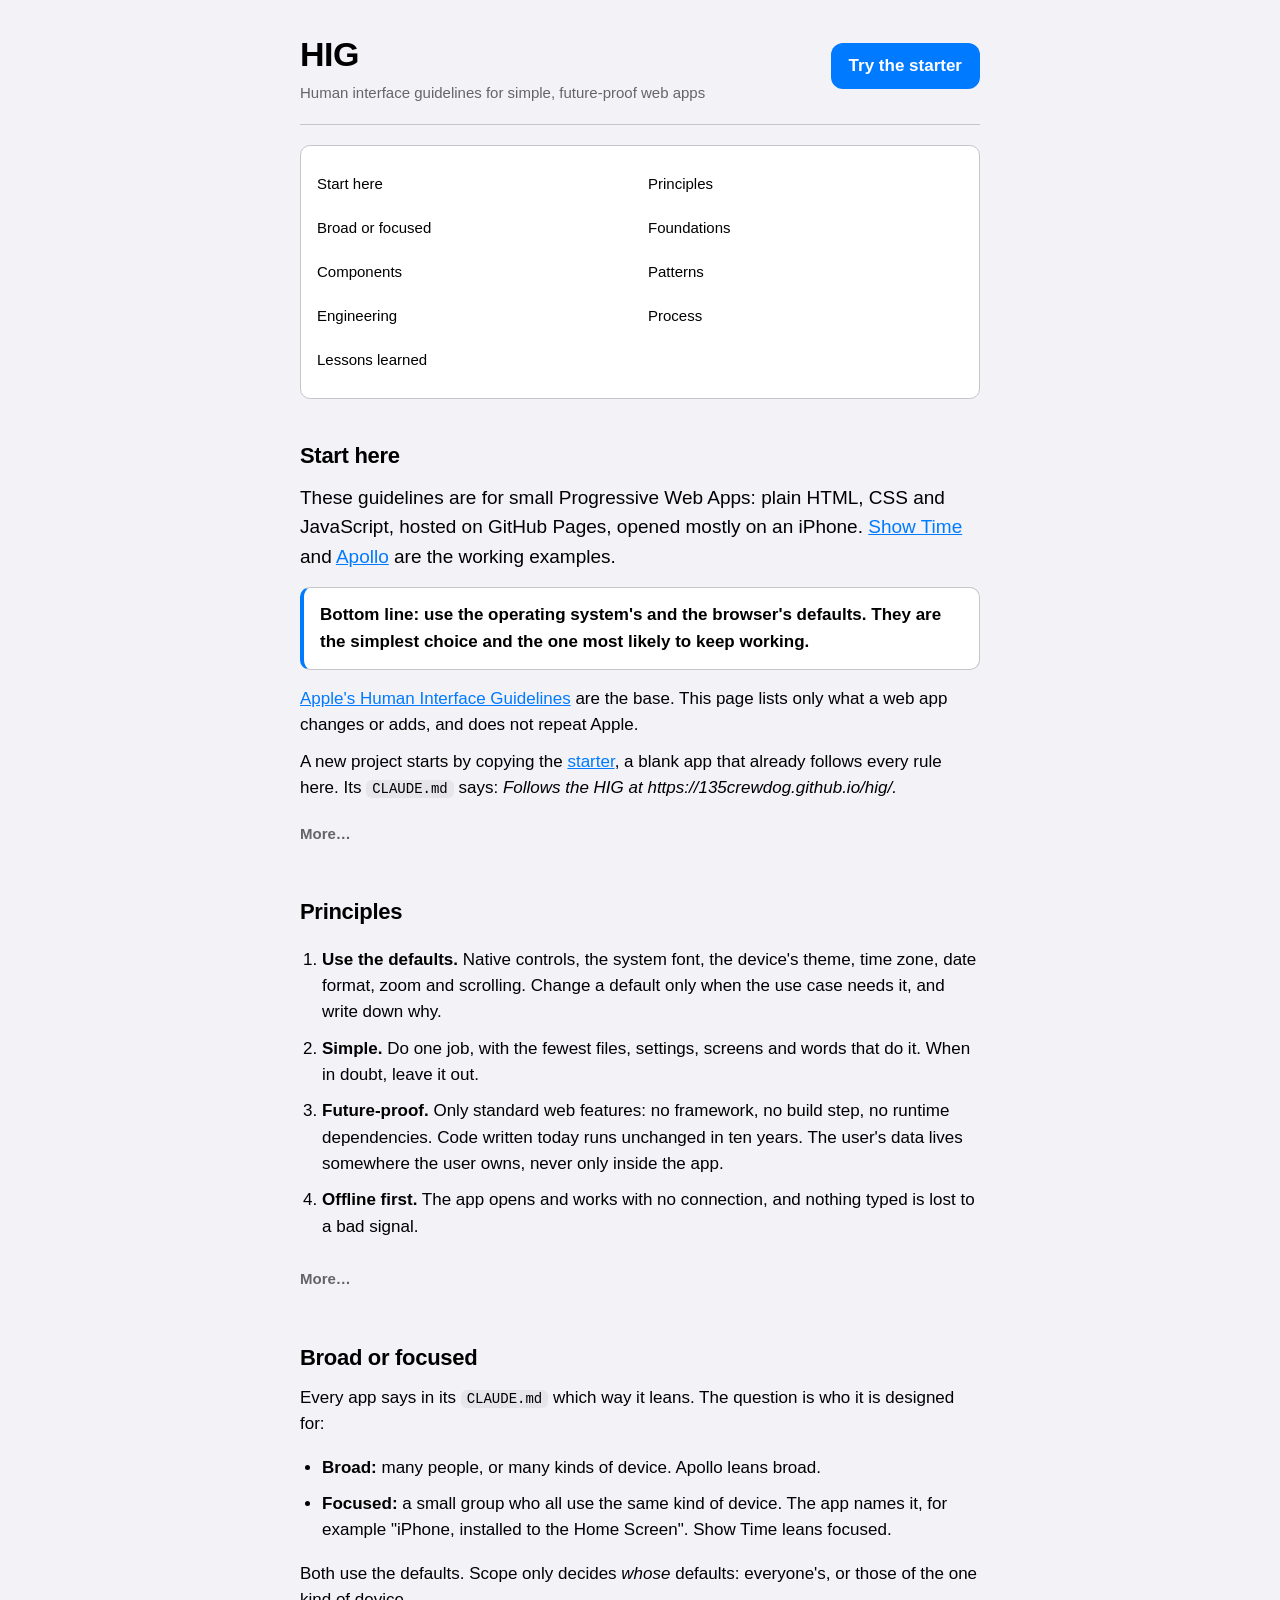
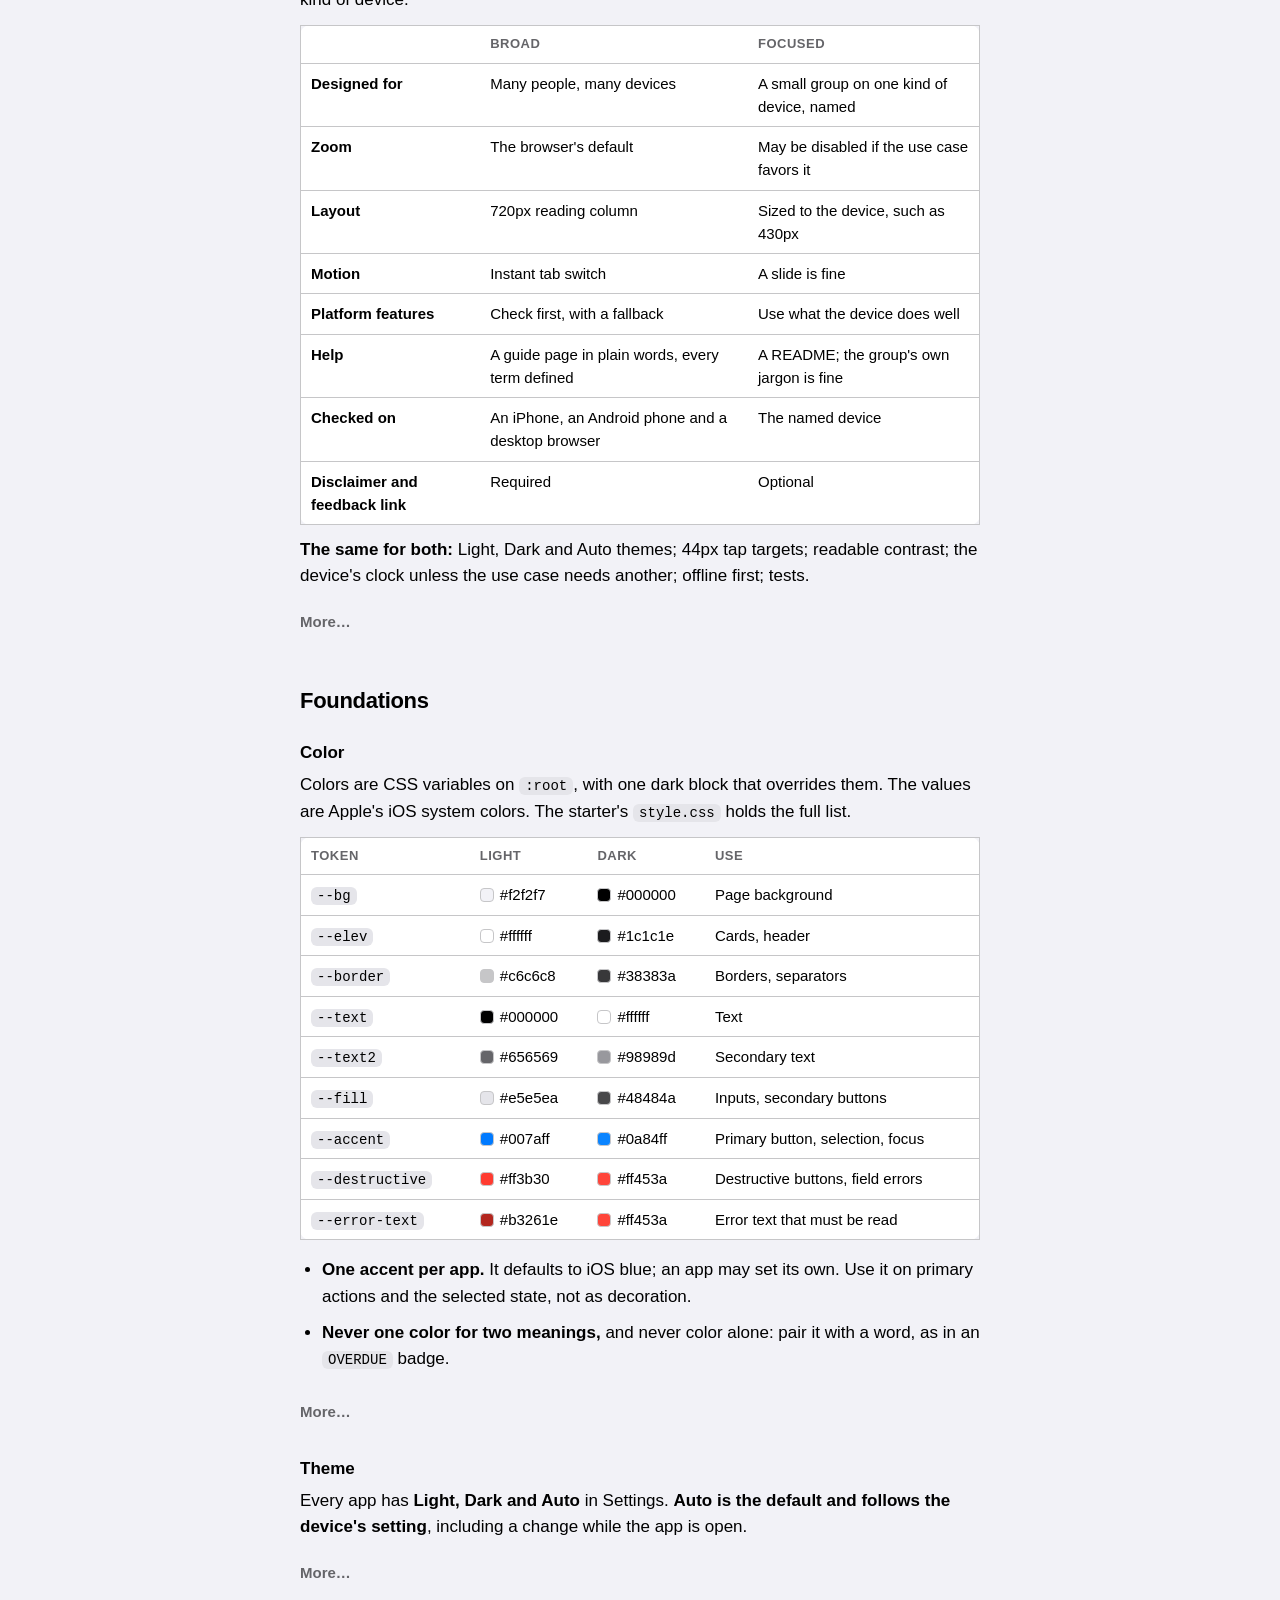
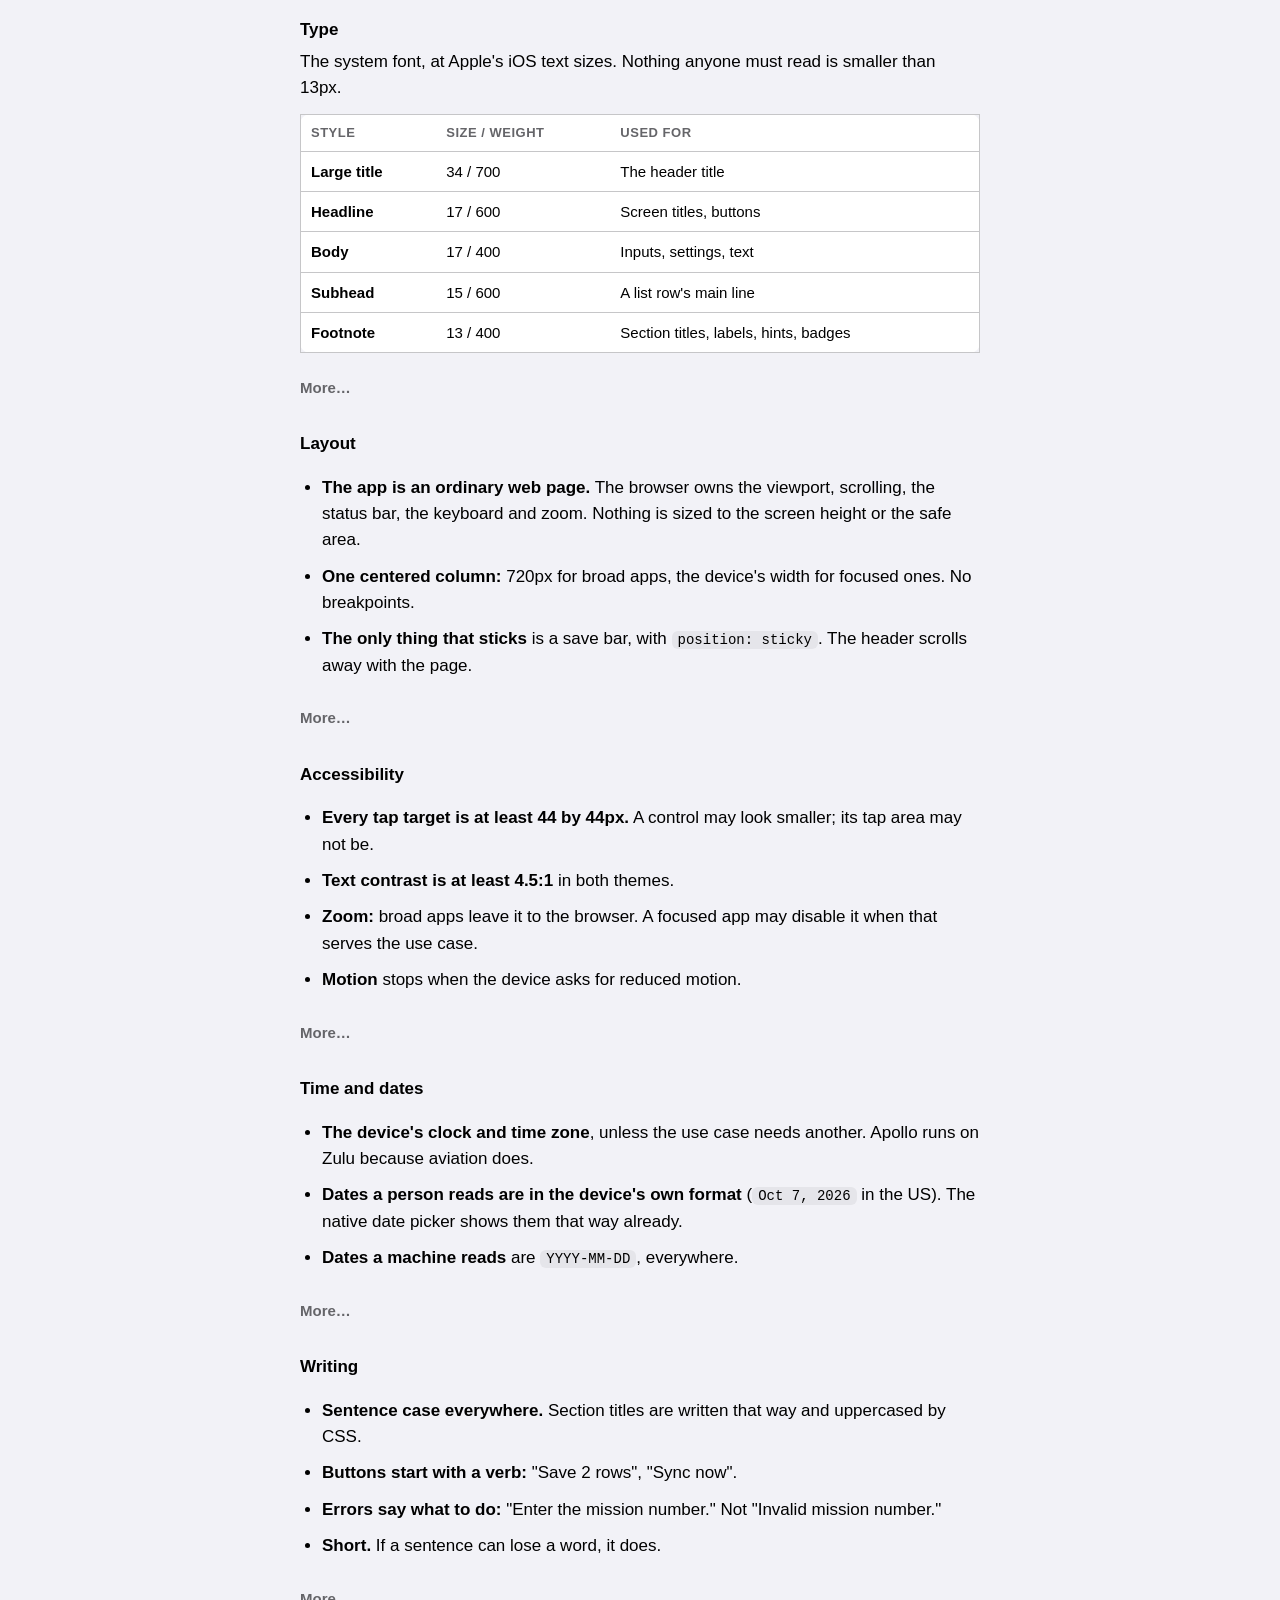
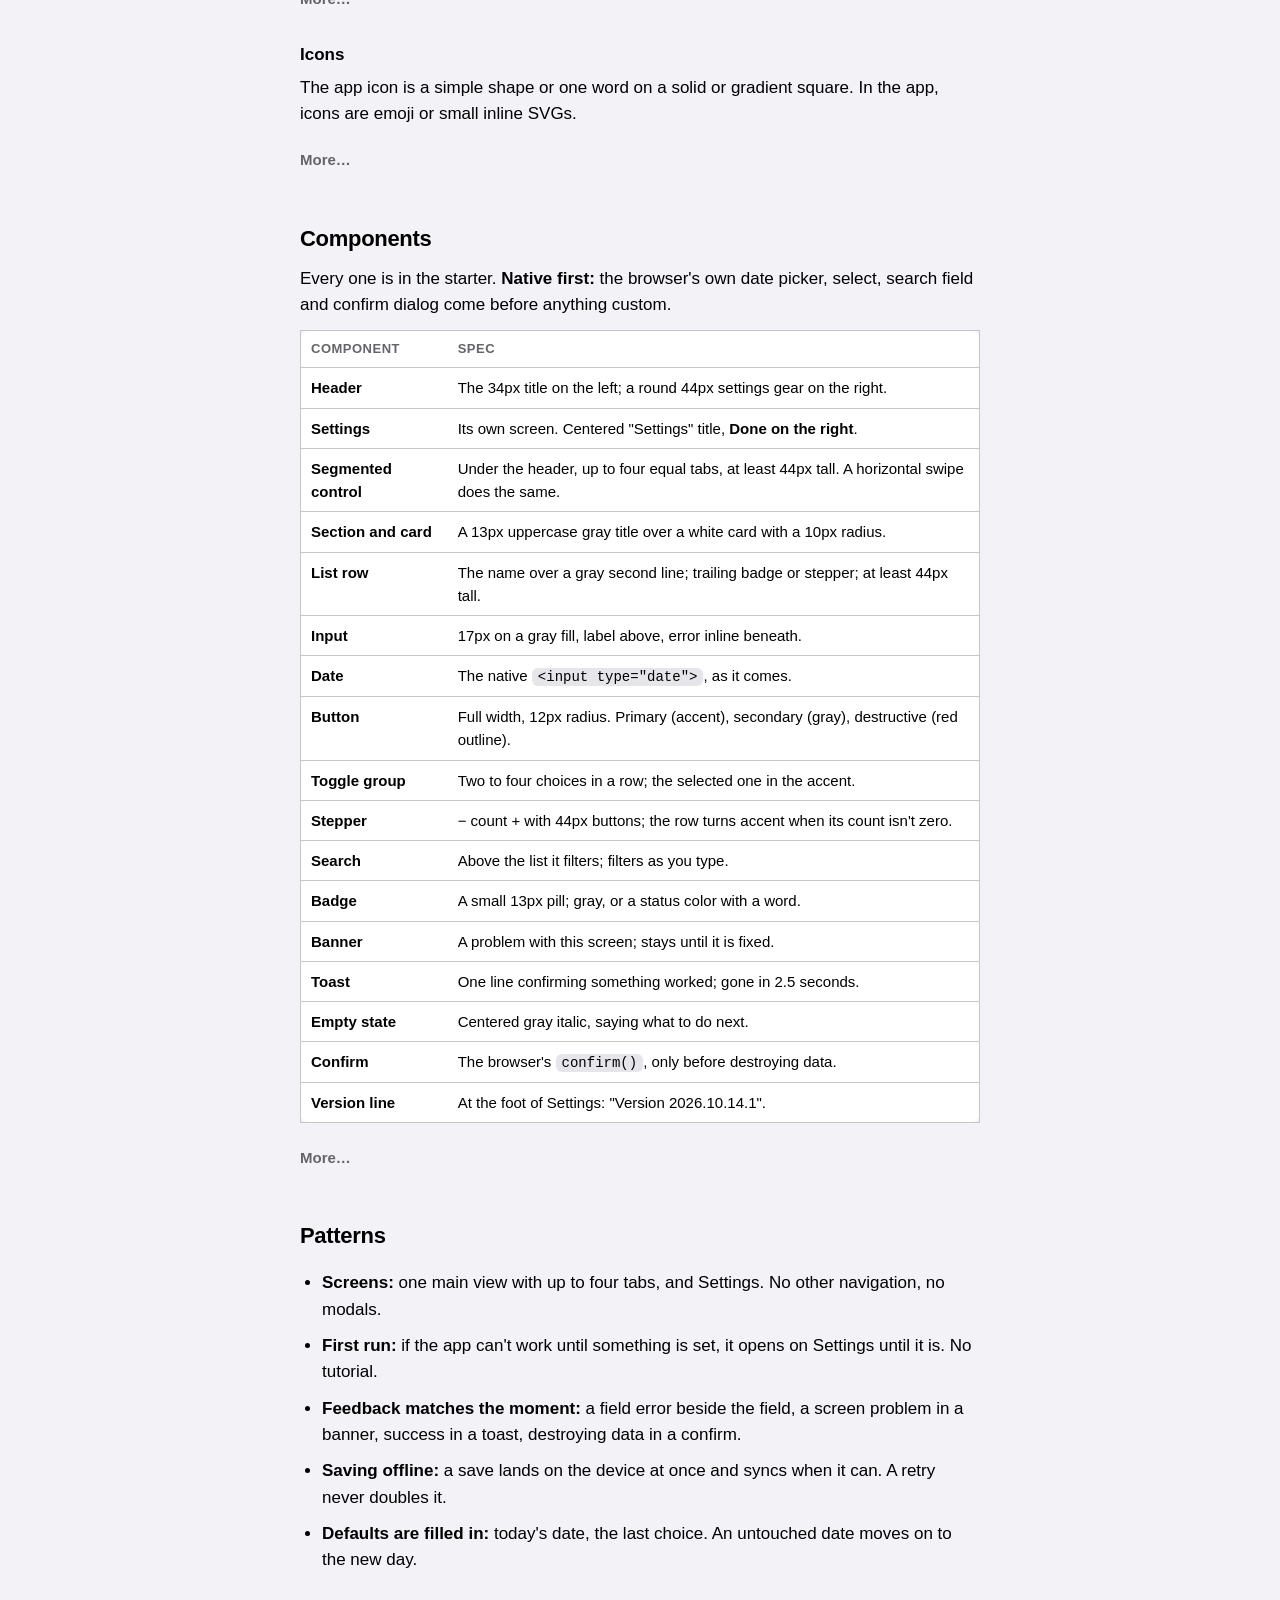
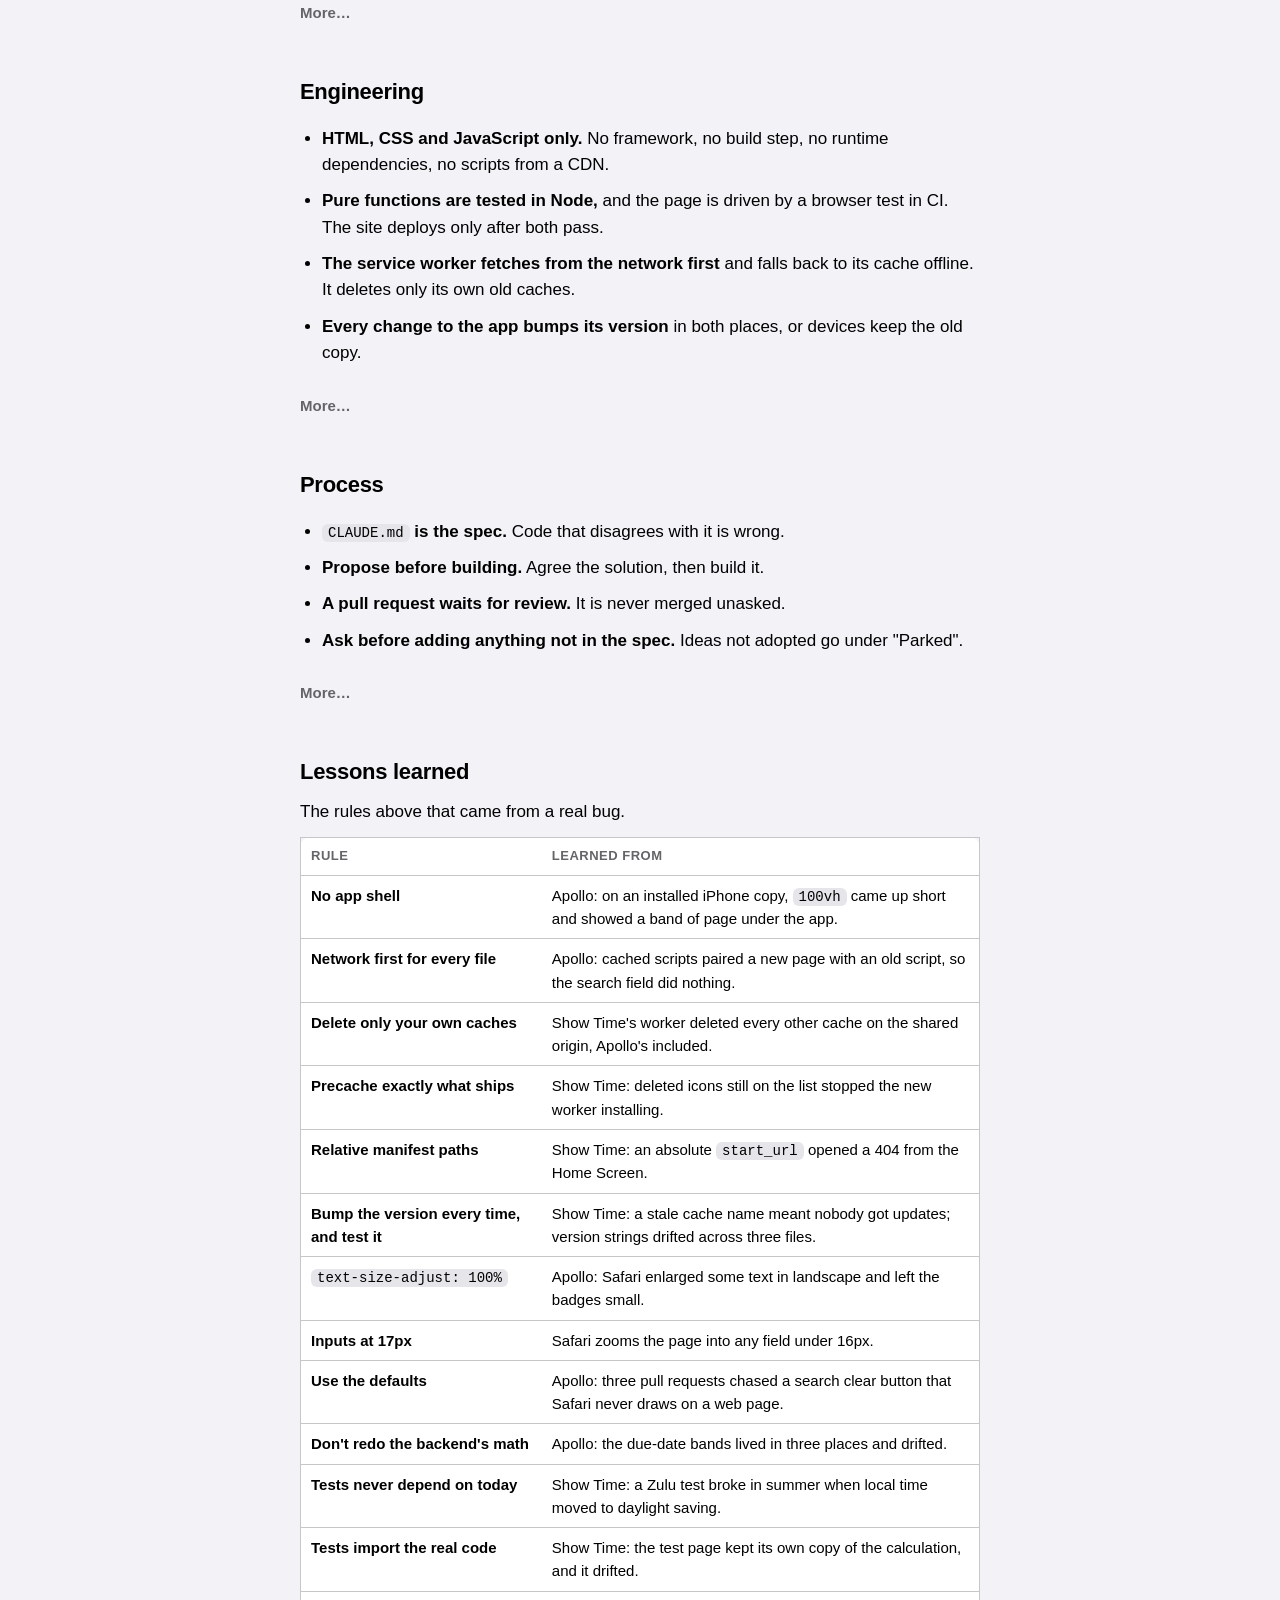
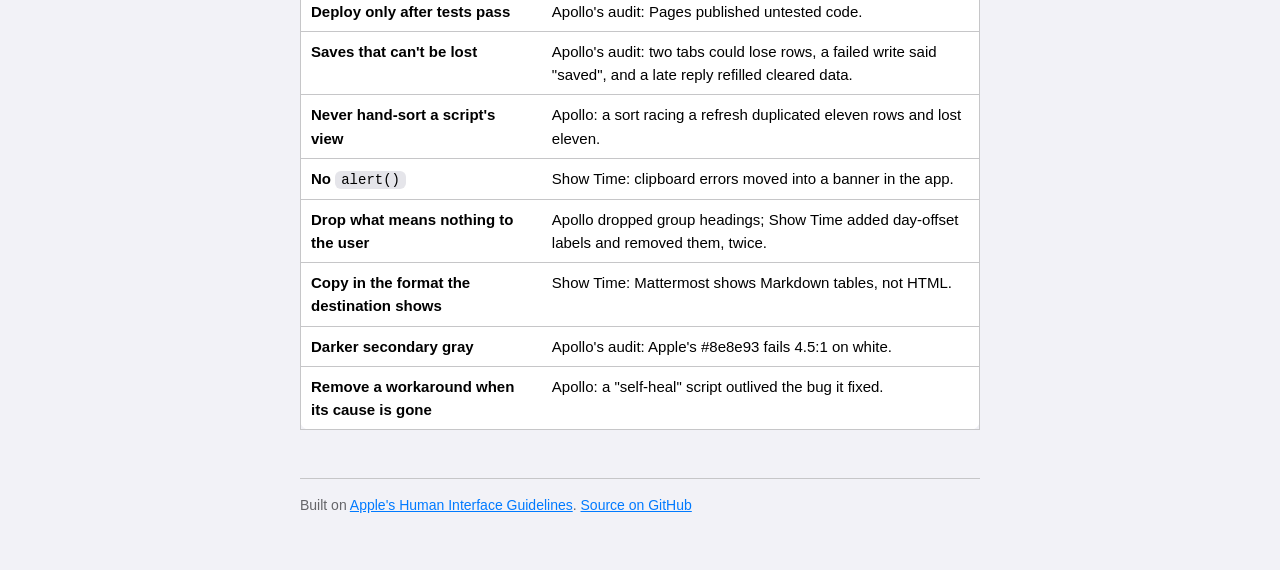
==== index.html @ ad89a603 "Publish the HIG as a page, add Broad and Focused scope, use the defaults The HIG is now index.html, " ====
<!doctype html>
<html lang="en">
<head>
<meta charset="utf-8">
<meta name="viewport" content="width=device-width, initial-scale=1">
<title>HIG</title>
<meta name="description" content="Human interface guidelines for simple, future-proof web apps">
<meta name="theme-color" content="#ffffff" media="(prefers-color-scheme: light)">
<meta name="theme-color" content="#000000" media="(prefers-color-scheme: dark)">
<link rel="icon" href="starter/icon.svg" type="image/svg+xml">
<link rel="stylesheet" href="hig.css">
</head>
<body>
<div class="page">

<header class="top">
  <div>
    <h1>HIG</h1>
    <p class="sub">Human interface guidelines for simple, future-proof web apps</p>
  </div>
  <a class="btn" href="starter/">Try the starter</a>
</header>

<nav class="toc card" aria-label="Contents">
  <a href="#start">Start here</a>
  <a href="#principles">Principles</a>
  <a href="#scope">Broad or focused</a>
  <a href="#foundations">Foundations</a>
  <a href="#components">Components</a>
  <a href="#patterns">Patterns</a>
  <a href="#engineering">Engineering</a>
  <a href="#process">Process</a>
  <a href="#lessons">Lessons learned</a>
</nav>

<section id="start">
  <h2>Start here</h2>
  <p class="lead">These guidelines are for small Progressive Web Apps: plain HTML, CSS and JavaScript, hosted on GitHub Pages, opened mostly on an iPhone. <a href="https://github.com/135crewdog/showtime">Show Time</a> and <a href="https://github.com/135crewdog/apollo">Apollo</a> are the working examples.</p>
  <div class="rule">Bottom line: use the operating system's and the browser's defaults. They are the simplest choice and the one most likely to keep working.</div>
  <p><a href="https://developer.apple.com/design/human-interface-guidelines/">Apple's Human Interface Guidelines</a> are the base. This page lists only what a web app changes or adds, and does not repeat Apple.</p>
  <p>A new project starts by copying the <a href="https://github.com/135crewdog/hig/tree/main/starter">starter</a>, a blank app that already follows every rule here. Its <code>CLAUDE.md</code> says: <i>Follows the HIG at https://135crewdog.github.io/hig/.</i></p>
  <details><summary>More</summary>
    <p><b>Which rule wins:</b> the project's own <code>CLAUDE.md</code>, then this page, then Apple's. A project that departs from this page says so in its <code>CLAUDE.md</code>, with the reason.</p>
    <p><b>Units:</b> read Apple's "pt" as CSS px. They are the same in Safari at the default zoom.</p>
    <p><b>Changing a rule</b> is a pull request to <a href="https://github.com/135crewdog/hig">the repository</a> with the reason. A rule that came from a bug names the bug under Lessons learned. This page is the HIG; there is no other copy.</p>
  </details>
</section>

<section id="principles">
  <h2>Principles</h2>
  <ol>
    <li><b>Use the defaults.</b> Native controls, the system font, the device's theme, time zone, date format, zoom and scrolling. Change a default only when the use case needs it, and write down why.</li>
    <li><b>Simple.</b> Do one job, with the fewest files, settings, screens and words that do it. When in doubt, leave it out.</li>
    <li><b>Future-proof.</b> Only standard web features: no framework, no build step, no runtime dependencies. Code written today runs unchanged in ten years. The user's data lives somewhere the user owns, never only inside the app.</li>
    <li><b>Offline first.</b> The app opens and works with no connection, and nothing typed is lost to a bad signal.</li>
  </ol>
  <details><summary>More</summary>
    <p>Defaults come first because they are the work someone else maintains. The browser's date picker, zoom, scrolling and dark mode get better every year at no cost; a custom version only gets older. Apple says it too: "Simplicity isn't minimalism. Include just what's necessary and let the rest fall away."</p>
    <p>Apple's eight principles, in one line each:</p>
    <ul>
      <li><b>Purpose:</b> make something meaningful.</li>
      <li><b>Agency:</b> stay out of the way; every action can be undone or is confirmed.</li>
      <li><b>Responsibility:</b> collect only what is needed.</li>
      <li><b>Familiarity:</b> known patterns, used the same way everywhere.</li>
      <li><b>Flexibility:</b> accessible from the start.</li>
      <li><b>Simplicity:</b> see above.</li>
      <li><b>Craft:</b> test on a real phone; shipping isn't the finish line.</li>
      <li><b>Delight:</b> make it human.</li>
    </ul>
  </details>
</section>

<section id="scope">
  <h2>Broad or focused</h2>
  <p>Every app says in its <code>CLAUDE.md</code> which way it leans. The question is who it is designed for:</p>
  <ul>
    <li><b>Broad:</b> many people, or many kinds of device. Apollo leans broad.</li>
    <li><b>Focused:</b> a small group who all use the same kind of device. The app names it, for example "iPhone, installed to the Home Screen". Show Time leans focused.</li>
  </ul>
  <p>Both use the defaults. Scope only decides <i>whose</i> defaults: everyone's, or those of the one kind of device.</p>
  <div class="table"><table>
    <thead><tr><th></th><th>Broad</th><th>Focused</th></tr></thead>
    <tbody>
      <tr><td>Designed for</td><td>Many people, many devices</td><td>A small group on one kind of device, named</td></tr>
      <tr><td>Zoom</td><td>The browser's default</td><td>May be disabled if the use case favors it</td></tr>
      <tr><td>Layout</td><td>720px reading column</td><td>Sized to the device, such as 430px</td></tr>
      <tr><td>Motion</td><td>Instant tab switch</td><td>A slide is fine</td></tr>
      <tr><td>Platform features</td><td>Check first, with a fallback</td><td>Use what the device does well</td></tr>
      <tr><td>Help</td><td>A guide page in plain words, every term defined</td><td>A README; the group's own jargon is fine</td></tr>
      <tr><td>Checked on</td><td>An iPhone, an Android phone and a desktop browser</td><td>The named device</td></tr>
      <tr><td>Disclaimer and feedback link</td><td>Required</td><td>Optional</td></tr>
    </tbody>
  </table></div>
  <p><b>The same for both:</b> Light, Dark and Auto themes; 44px tap targets; readable contrast; the device's clock unless the use case needs another; offline first; tests.</p>
  <details><summary>More</summary>
    <p>Scope is a lean, not a box. An app may take one rule from the other side; it writes down which, and why. The starter is broad, because loosening a rule is easier than adding one back.</p>
    <p>Show Time's sliding tabs, 430px width and disabled zoom are focused choices for a phone in a cockpit. Apollo's instant tabs, 720px column and default zoom are broad choices for whatever device a crew member has.</p>
  </details>
</section>

<section id="foundations">
  <h2>Foundations</h2>

  <h3>Color</h3>
  <p>Colors are CSS variables on <code>:root</code>, with one dark block that overrides them. The values are Apple's iOS system colors. The starter's <code>style.css</code> holds the full list.</p>
  <div class="table"><table>
    <thead><tr><th>Token</th><th>Light</th><th>Dark</th><th>Use</th></tr></thead>
    <tbody>
      <tr><td><code>--bg</code></td><td><span class="swatch" style="background:#f2f2f7"></span>#f2f2f7</td><td><span class="swatch" style="background:#000"></span>#000000</td><td>Page background</td></tr>
      <tr><td><code>--elev</code></td><td><span class="swatch" style="background:#fff"></span>#ffffff</td><td><span class="swatch" style="background:#1c1c1e"></span>#1c1c1e</td><td>Cards, header</td></tr>
      <tr><td><code>--border</code></td><td><span class="swatch" style="background:#c6c6c8"></span>#c6c6c8</td><td><span class="swatch" style="background:#38383a"></span>#38383a</td><td>Borders, separators</td></tr>
      <tr><td><code>--text</code></td><td><span class="swatch" style="background:#000"></span>#000000</td><td><span class="swatch" style="background:#fff"></span>#ffffff</td><td>Text</td></tr>
      <tr><td><code>--text2</code></td><td><span class="swatch" style="background:#656569"></span>#656569</td><td><span class="swatch" style="background:#98989d"></span>#98989d</td><td>Secondary text</td></tr>
      <tr><td><code>--fill</code></td><td><span class="swatch" style="background:#e5e5ea"></span>#e5e5ea</td><td><span class="swatch" style="background:#48484a"></span>#48484a</td><td>Inputs, secondary buttons</td></tr>
      <tr><td><code>--accent</code></td><td><span class="swatch" style="background:#007aff"></span>#007aff</td><td><span class="swatch" style="background:#0a84ff"></span>#0a84ff</td><td>Primary button, selection, focus</td></tr>
      <tr><td><code>--destructive</code></td><td><span class="swatch" style="background:#ff3b30"></span>#ff3b30</td><td><span class="swatch" style="background:#ff453a"></span>#ff453a</td><td>Destructive buttons, field errors</td></tr>
      <tr><td><code>--error-text</code></td><td><span class="swatch" style="background:#b3261e"></span>#b3261e</td><td><span class="swatch" style="background:#ff453a"></span>#ff453a</td><td>Error text that must be read</td></tr>
    </tbody>
  </table></div>
  <ul>
    <li><b>One accent per app.</b> It defaults to iOS blue; an app may set its own. Use it on primary actions and the selected state, not as decoration.</li>
    <li><b>Never one color for two meanings,</b> and never color alone: pair it with a word, as in an <code>OVERDUE</code> badge.</li>
  </ul>
  <details><summary>More</summary>
    <p><b>Secondary text is #656569 in light mode, not Apple's #8e8e93.</b> Apple's gray fails the 4.5:1 contrast minimum on white. Apollo darkened it after an audit; readability wins over matching.</p>
    <p>Apollo's accent is red #e06666 with dark text, drawn from its due-date colors. Banners use their own warning and error tokens (amber for caution, red for warning, the aviation convention). Apple publishes no values for its label and separator colors, so these come from Show Time and Apollo.</p>
  </details>

  <h3>Theme</h3>
  <p>Every app has <b>Light, Dark and Auto</b> in Settings. <b>Auto is the default and follows the device's setting</b>, including a change while the app is open.</p>
  <details><summary>More</summary>
    <p>Apple advises against an in-app appearance setting. It stays on purpose: someone may want dark in a cockpit while the phone stays light.</p>
    <p><b>How:</b> a <code>data-theme</code> attribute on <code>&lt;html&gt;</code> and a <code>system-dark</code> class kept in step with <code>prefers-color-scheme</code>, so one dark block in the CSS serves both Dark and Auto at night. After each change <code>&lt;meta name="theme-color"&gt;</code> takes the header's color, so the status bar matches. <code>color-scheme</code> is set with the tokens, so native controls match too. Stored values are <code>light</code>, <code>dark</code>, <code>auto</code>.</p>
    <p><b>No system setting?</b> Every current browser reports one. If an app ever targets one that doesn't, consider having Auto follow sunrise and sunset instead.</p>
  </details>

  <h3>Type</h3>
  <p>The system font, at Apple's iOS text sizes. Nothing anyone must read is smaller than 13px.</p>
  <div class="table"><table>
    <thead><tr><th>Style</th><th>Size / weight</th><th>Used for</th></tr></thead>
    <tbody>
      <tr><td>Large title</td><td>34 / 700</td><td>The header title</td></tr>
      <tr><td>Headline</td><td>17 / 600</td><td>Screen titles, buttons</td></tr>
      <tr><td>Body</td><td>17 / 400</td><td>Inputs, settings, text</td></tr>
      <tr><td>Subhead</td><td>15 / 600</td><td>A list row's main line</td></tr>
      <tr><td>Footnote</td><td>13 / 400</td><td>Section titles, labels, hints, badges</td></tr>
    </tbody>
  </table></div>
  <details><summary>More</summary>
    <p>The stack is <code>-apple-system, BlinkMacSystemFont, "SF Pro Display", "Helvetica Neue", sans-serif</code>, with <code>-webkit-font-smoothing: antialiased</code>. It gives SF Pro on Apple devices without embedding it, which Apple's license forbids. The system font adjusts its own letter spacing, so body text gets none; the 34px title takes <code>-0.5px</code>.</p>
    <p>Set <code>text-size-adjust: 100%</code> on <code>html</code>, or Safari enlarges some text in landscape and not the rest. Numbers that line up use <code>font-variant-numeric: tabular-nums</code>. Weights are 400, 600 and 700; never light or thin.</p>
  </details>

  <h3>Layout</h3>
  <ul>
    <li><b>The app is an ordinary web page.</b> The browser owns the viewport, scrolling, the status bar, the keyboard and zoom. Nothing is sized to the screen height or the safe area.</li>
    <li><b>One centered column:</b> 720px for broad apps, the device's width for focused ones. No breakpoints.</li>
    <li><b>The only thing that sticks</b> is a save bar, with <code>position: sticky</code>. The header scrolls away with the page.</li>
  </ul>
  <details><summary>More</summary>
    <p>Never use <code>vh</code>, <code>dvh</code>, <code>height: 100%</code> chains, <code>position: fixed; inset: 0</code> or <code>env(safe-area-inset-*)</code>. The page background is the app's background, so nothing can show behind it. Apollo learned this the hard way (see Lessons learned).</p>
    <p><b>Spacing</b> is on an 8px grid: header 16px by 20px, panel 20px, 24px between sections, 8px from a section title to its card, 16px inside a card and between fields, 12px between buttons. <b>Radii:</b> 10px for cards, inputs and banners; 12px for full-width buttons; 9px and 7px for the segmented control. <b>Borders</b> are 1px. <b>Shadows</b> only on the selected segment and the toast.</p>
  </details>

  <h3>Accessibility</h3>
  <ul>
    <li><b>Every tap target is at least 44 by 44px.</b> A control may look smaller; its tap area may not be.</li>
    <li><b>Text contrast is at least 4.5:1</b> in both themes.</li>
    <li><b>Zoom:</b> broad apps leave it to the browser. A focused app may disable it when that serves the use case.</li>
    <li><b>Motion</b> stops when the device asks for reduced motion.</li>
  </ul>
  <details><summary>More</summary>
    <p>The broad viewport line is exactly <code>&lt;meta name="viewport" content="width=device-width, initial-scale=1"&gt;</code>. A focused app that disables zoom adds <code>maximum-scale=1, user-scalable=no</code> and says why in its <code>CLAUDE.md</code>.</p>
    <p>Visible keyboard focus: <code>:focus-visible { outline: 2px solid var(--accent) }</code>. Reduced motion: transitions off under <code>@media (prefers-reduced-motion: reduce)</code>. Use HTML for what it can do (<code>&lt;button&gt;</code>, <code>&lt;label for&gt;</code>, <code>&lt;h1&gt;</code>), then ARIA for the rest: tabs with <code>role="tab"</code>, <code>aria-selected</code> and arrow keys; <code>aria-pressed</code> on toggles; <code>aria-label</code> on icon buttons; <code>role="status"</code> on toasts and <code>role="alert"</code> on banners; <code>aria-describedby</code> from a field to its error. A gesture always has a visible control that does the same.</p>
  </details>

  <h3>Time and dates</h3>
  <ul>
    <li><b>The device's clock and time zone</b>, unless the use case needs another. Apollo runs on Zulu because aviation does.</li>
    <li><b>Dates a person reads are in the device's own format</b> (<code>Oct 7, 2026</code> in the US). The native date picker shows them that way already.</li>
    <li><b>Dates a machine reads</b> are <code>YYYY-MM-DD</code>, everywhere.</li>
  </ul>
  <details><summary>More</summary>
    <p>Format with <code>toLocaleDateString(undefined, { dateStyle: 'medium', timeZone: 'UTC' })</code> on a date built with <code>Date.UTC</code>, so no time zone moves it a day. An app whose users share a convention may use it instead and say so: Apollo shows <code>07-Oct-26</code> and runs every date on Zulu, where "today" is <code>new Date().toISOString().slice(0, 10)</code>.</p>
  </details>

  <h3>Writing</h3>
  <ul>
    <li><b>Sentence case everywhere.</b> Section titles are written that way and uppercased by CSS.</li>
    <li><b>Buttons start with a verb:</b> "Save 2 rows", "Sync now".</li>
    <li><b>Errors say what to do:</b> "Enter the mission number." Not "Invalid mission number."</li>
    <li><b>Short.</b> If a sentence can lose a word, it does.</li>
  </ul>
  <details><summary>More</summary>
    <p>Proper nouns keep their capitals (Zulu, Task ID). A status flag may be capitals on purpose (<code>OVERDUE</code>). "Cancel" is always "Cancel"; never "Yes" and "No"; no "OK" where a verb fits. Errors end with a period and give the next step: "No connection. Rows are saved on this device and will sync later." No "oops", no blame, no "we". Count correctly: "1 row", "2 rows". Use "tap" only in an app made for phones; otherwise "choose".</p>
  </details>

  <h3>Icons</h3>
  <p>The app icon is a simple shape or one word on a solid or gradient square. In the app, icons are emoji or small inline SVGs.</p>
  <details><summary>More</summary>
    <p>One SVG is the source; <code>render-icons.js</code> in the starter makes the 192 and 512px PNGs from it. The square is full-bleed and opaque, because iOS rounds the corners. No icon fonts, no icon library, and no SF Symbols artwork (its license). Follow Apple's metaphors: ⚙ settings, + add, − remove, × close, ✓ done.</p>
  </details>
</section>

<section id="components">
  <h2>Components</h2>
  <p>Every one is in the starter. <b>Native first:</b> the browser's own date picker, select, search field and confirm dialog come before anything custom.</p>
  <div class="table"><table>
    <thead><tr><th>Component</th><th>Spec</th></tr></thead>
    <tbody>
      <tr><td>Header</td><td>The 34px title on the left; a round 44px settings gear on the right.</td></tr>
      <tr><td>Settings</td><td>Its own screen. Centered "Settings" title, <b>Done on the right</b>.</td></tr>
      <tr><td>Segmented control</td><td>Under the header, up to four equal tabs, at least 44px tall. A horizontal swipe does the same.</td></tr>
      <tr><td>Section and card</td><td>A 13px uppercase gray title over a white card with a 10px radius.</td></tr>
      <tr><td>List row</td><td>The name over a gray second line; trailing badge or stepper; at least 44px tall.</td></tr>
      <tr><td>Input</td><td>17px on a gray fill, label above, error inline beneath.</td></tr>
      <tr><td>Date</td><td>The native <code>&lt;input type="date"&gt;</code>, as it comes.</td></tr>
      <tr><td>Button</td><td>Full width, 12px radius. Primary (accent), secondary (gray), destructive (red outline).</td></tr>
      <tr><td>Toggle group</td><td>Two to four choices in a row; the selected one in the accent.</td></tr>
      <tr><td>Stepper</td><td>− count + with 44px buttons; the row turns accent when its count isn't zero.</td></tr>
      <tr><td>Search</td><td>Above the list it filters; filters as you type.</td></tr>
      <tr><td>Badge</td><td>A small 13px pill; gray, or a status color with a word.</td></tr>
      <tr><td>Banner</td><td>A problem with this screen; stays until it is fixed.</td></tr>
      <tr><td>Toast</td><td>One line confirming something worked; gone in 2.5 seconds.</td></tr>
      <tr><td>Empty state</td><td>Centered gray italic, saying what to do next.</td></tr>
      <tr><td>Confirm</td><td>The browser's <code>confirm()</code>, only before destroying data.</td></tr>
      <tr><td>Version line</td><td>At the foot of Settings: "Version 2026.10.14.1".</td></tr>
    </tbody>
  </table></div>
  <details><summary>More</summary>
    <p><b>Header:</b> <code>--elev</code> with a bottom border; the gear is ⚙ on <code>--fill</code> with <code>aria-label="Settings"</code>. <b>Settings:</b> Done is 17px, 600 weight, in the accent, on the trailing side as Apple places it; a spacer balances the left.</p>
    <p><b>Segmented control:</b> track <code>--fill</code>, 13px labels, the selected one <code>--elev</code> and 600 weight with a small shadow. It scrolls the page to the top. The swipe counts only when horizontal movement dominates (vertical at most 0.75 of horizontal) and passes 50px. Broad apps switch instantly; focused apps may slide.</p>
    <p><b>Input:</b> 17px because Safari zooms the page into any field under 16px. Set <code>inputmode</code>, <code>autocomplete</code>, <code>autocapitalize</code> and <code>spellcheck</code> to suit the field; mark an error with <code>aria-invalid</code> and a red border. Only buttons and text fields drop the native look (<code>appearance: none</code>); date pickers, selects and checkboxes keep theirs.</p>
    <p><b>Button:</b> padding 16px, 17px 600 weight, disabled at half opacity. A slow action changes its label ("Syncing…") and is disabled until done. At most one or two accent buttons on a screen. <b>Stepper:</b> the count is 17px bold with tabular numbers, gray at zero, with labels "Add one ⟨name⟩" and "Remove one ⟨name⟩".</p>
    <p><b>Toast:</b> fixed at the bottom center, inverted colors, <code>role="status"</code>. Never for an error that needs action. <b>Confirm:</b> its text says what will and won't be touched. <code>alert()</code> is never used.</p>
  </details>
</section>

<section id="patterns">
  <h2>Patterns</h2>
  <ul>
    <li><b>Screens:</b> one main view with up to four tabs, and Settings. No other navigation, no modals.</li>
    <li><b>First run:</b> if the app can't work until something is set, it opens on Settings until it is. No tutorial.</li>
    <li><b>Feedback matches the moment:</b> a field error beside the field, a screen problem in a banner, success in a toast, destroying data in a confirm.</li>
    <li><b>Saving offline:</b> a save lands on the device at once and syncs when it can. A retry never doubles it.</li>
    <li><b>Defaults are filled in:</b> today's date, the last choice. An untouched date moves on to the new day.</li>
  </ul>
  <details><summary>More</summary>
    <p><b>Settings order:</b> what the app needs (Connection), Appearance, Data (Clear local data, which confirms), Help (Guide, Send feedback), then the version line. Settings holds rarely changed options; a filter or a mode belongs on its own screen.</p>
    <p><b>The offline queue:</b> each save is a batch with a fresh <code>crypto.randomUUID()</code> id, stored before any network call. Sync sends batches in order and removes each only when the server acknowledges its id; the server ignores an id it has seen. Sync runs on load, after a save, on <code>online</code>, on <code>visibilitychange</code> when there is work, and from Sync now.</p>
    <p><b>Storage can fail.</b> <code>save()</code> returns true or false, and on false the user's input stays on screen with a message. Never report "saved" for something that wasn't.</p>
    <p><b>Late replies are dropped:</b> Clear or a connection change bumps a counter, and a reply from before it is ignored. <b>One editing tab:</b> where two tabs could write the same queue, a heartbeat lock in <code>localStorage</code> lets one edit and the others read; <code>storage</code> events keep them in step.</p>
    <p><b>Connecting a device:</b> a link carries the address and token in the fragment (<code>#url=…&amp;token=…</code>), which browsers never send to the server. The app saves it and removes it from the address bar. <b>Apps Script:</b> POST with <code>Content-Type: text/plain</code>, which needs no CORS preflight.</p>
  </details>
</section>

<section id="engineering">
  <h2>Engineering</h2>
  <ul>
    <li><b>HTML, CSS and JavaScript only.</b> No framework, no build step, no runtime dependencies, no scripts from a CDN.</li>
    <li><b>Pure functions are tested in Node,</b> and the page is driven by a browser test in CI. The site deploys only after both pass.</li>
    <li><b>The service worker fetches from the network first</b> and falls back to its cache offline. It deletes only its own old caches.</li>
    <li><b>Every change to the app bumps its version</b> in both places, or devices keep the old copy.</li>
  </ul>
  <details><summary>More</summary>
    <p><b>Files:</b></p>
<pre><code>CLAUDE.md               the spec: scope, rules, decisions, what's parked
README.md               for developers: tests, hosting, versions
app/                    index.html, app.js, style.css, sw.js,
                        manifest.webmanifest, icon.svg, icon-192.png, icon-512.png
tests/app.test.js       node --test, the pure helpers
tests/browser/smoke.js  Playwright, drives the real page
.github/workflows/      test.yml, pages.yml</code></pre>
    <p><b><code>app.js</code></b> has pure helpers at the top with no DOM, the page code inside <code>if (typeof document !== 'undefined')</code>, and <code>module.exports</code> at the bottom, so the tests import the code the app runs. Never copy logic into a test. If a backend computes something, the app displays it and doesn't compute it again. Plain <code>var</code>/<code>function</code> JavaScript, <code>'use strict'</code>, comments that say why.</p>
    <p><b>The head:</b> charset, viewport, <code>theme-color</code>, <code>apple-mobile-web-app-title</code>, the manifest, an SVG icon and the 192px PNG as <code>apple-touch-icon</code>. Nothing else: no <code>apple-mobile-web-app-capable</code>, no status-bar style. <b>The manifest:</b> <code>start_url</code> and <code>scope</code> both <code>./</code> (relative, for a GitHub Pages subpath), <code>display: standalone</code>, no orientation lock, <code>background_color</code> matching <code>--bg</code>, PNGs marked <code>any maskable</code>.</p>
    <p><b>The service worker:</b> network first for every same-origin GET, with <code>fetch(req, { cache: 'no-cache' })</code>, storing each good reply. Other origins and other methods pass through untouched. Offline, the app's own address falls back to the cached app; any other page says it's offline. Caches are named <code>&lt;app&gt;-&lt;version&gt;</code>, and activation deletes only caches with the app's own prefix, because every app on <code>135crewdog.github.io</code> shares one cache storage. The precache list matches the shipped files exactly, because one missing file fails the whole install.</p>
    <p><b>Versions</b> are dates: <code>YYYY.MM.DD.N</code>, in <code>APP_VERSION</code> in <code>app.js</code> and <code>VERSION</code> in <code>sw.js</code>. A unit test fails if they differ. <b>Storage:</b> <code>localStorage</code> with keys <code>&lt;app&gt;.settings</code>, <code>&lt;app&gt;.data</code>; every read has a fallback, every write reports success. It is plain text, so tokens stay low-value and are never committed.</p>
    <p><b>Tests:</b> spec tables are copied into tests word for word, and an expected value is never changed to make a test pass. Tests never depend on today's date; they fix the clock or derive the answer from the rules. The browser test runs at 390 by 844, fails on any page error, checks every tap target, and saves screenshots when given a folder. Playwright is installed in CI with <code>--no-save</code> and never committed.</p>
  </details>
</section>

<section id="process">
  <h2>Process</h2>
  <ul>
    <li><b><code>CLAUDE.md</code> is the spec.</b> Code that disagrees with it is wrong.</li>
    <li><b>Propose before building.</b> Agree the solution, then build it.</li>
    <li><b>A pull request waits for review.</b> It is never merged unasked.</li>
    <li><b>Ask before adding anything not in the spec.</b> Ideas not adopted go under "Parked".</li>
  </ul>
  <details><summary>More</summary>
    <p>The Parked list keeps a discussed idea from being proposed again or built by accident. An audit goes into a file with a severity for each finding and the decision made on it.</p>
  </details>
</section>

<section id="lessons">
  <h2>Lessons learned</h2>
  <p>The rules above that came from a real bug.</p>
  <div class="table"><table>
    <thead><tr><th>Rule</th><th>Learned from</th></tr></thead>
    <tbody>
      <tr><td>No app shell</td><td>Apollo: on an installed iPhone copy, <code>100vh</code> came up short and showed a band of page under the app.</td></tr>
      <tr><td>Network first for every file</td><td>Apollo: cached scripts paired a new page with an old script, so the search field did nothing.</td></tr>
      <tr><td>Delete only your own caches</td><td>Show Time's worker deleted every other cache on the shared origin, Apollo's included.</td></tr>
      <tr><td>Precache exactly what ships</td><td>Show Time: deleted icons still on the list stopped the new worker installing.</td></tr>
      <tr><td>Relative manifest paths</td><td>Show Time: an absolute <code>start_url</code> opened a 404 from the Home Screen.</td></tr>
      <tr><td>Bump the version every time, and test it</td><td>Show Time: a stale cache name meant nobody got updates; version strings drifted across three files.</td></tr>
      <tr><td><code>text-size-adjust: 100%</code></td><td>Apollo: Safari enlarged some text in landscape and left the badges small.</td></tr>
      <tr><td>Inputs at 17px</td><td>Safari zooms the page into any field under 16px.</td></tr>
      <tr><td>Use the defaults</td><td>Apollo: three pull requests chased a search clear button that Safari never draws on a web page.</td></tr>
      <tr><td>Don't redo the backend's math</td><td>Apollo: the due-date bands lived in three places and drifted.</td></tr>
      <tr><td>Tests never depend on today</td><td>Show Time: a Zulu test broke in summer when local time moved to daylight saving.</td></tr>
      <tr><td>Tests import the real code</td><td>Show Time: the test page kept its own copy of the calculation, and it drifted.</td></tr>
      <tr><td>Deploy only after tests pass</td><td>Apollo's audit: Pages published untested code.</td></tr>
      <tr><td>Saves that can't be lost</td><td>Apollo's audit: two tabs could lose rows, a failed write said "saved", and a late reply refilled cleared data.</td></tr>
      <tr><td>Never hand-sort a script's view</td><td>Apollo: a sort racing a refresh duplicated eleven rows and lost eleven.</td></tr>
      <tr><td>No <code>alert()</code></td><td>Show Time: clipboard errors moved into a banner in the app.</td></tr>
      <tr><td>Drop what means nothing to the user</td><td>Apollo dropped group headings; Show Time added day-offset labels and removed them, twice.</td></tr>
      <tr><td>Copy in the format the destination shows</td><td>Show Time: Mattermost shows Markdown tables, not HTML.</td></tr>
      <tr><td>Darker secondary gray</td><td>Apollo's audit: Apple's #8e8e93 fails 4.5:1 on white.</td></tr>
      <tr><td>Remove a workaround when its cause is gone</td><td>Apollo: a "self-heal" script outlived the bug it fixed.</td></tr>
    </tbody>
  </table></div>
</section>

<footer>
  <p>Built on <a href="https://developer.apple.com/design/human-interface-guidelines/">Apple's Human Interface Guidelines</a>. <a href="https://github.com/135crewdog/hig">Source on GitHub</a></p>
</footer>

</div>
</body>
</html>
---- hig.css ----
/* The HIG's own page: the starter's tokens, a 720px reading column, and the system's theme. */
:root {
  --bg: #f2f2f7; --elev: #ffffff; --border: #c6c6c8; --text: #000000; --text2: #656569; --fill: #e5e5ea;
  --accent: #007aff; --on-accent: #ffffff;
  color-scheme: light dark;
}
@media (prefers-color-scheme: dark) {
  :root { --bg: #000000; --elev: #1c1c1e; --border: #38383a; --text: #ffffff; --text2: #98989d; --fill: #48484a; --accent: #0a84ff; }
}
* { box-sizing: border-box; }
html { -webkit-text-size-adjust: 100%; text-size-adjust: 100%; }
body { margin: 0; font: 17px/1.55 -apple-system, BlinkMacSystemFont, "SF Pro Display", "Helvetica Neue", sans-serif; -webkit-font-smoothing: antialiased; background: var(--bg); color: var(--text); }
.page { max-width: 720px; margin: 0 auto; padding: 16px 20px 48px; }
.top { display: flex; align-items: center; justify-content: space-between; gap: 16px; padding: 12px 0 20px; border-bottom: 1px solid var(--border); margin-bottom: 20px; }
h1 { font-size: 34px; font-weight: 700; letter-spacing: -0.5px; margin: 0; }
.sub { margin: 0; color: var(--text2); font-size: 15px; }
h2 { font-size: 22px; font-weight: 700; margin: 40px 0 10px; letter-spacing: -0.3px; }
h3 { font-size: 17px; font-weight: 600; margin: 22px 0 6px; }
p, li { margin: 0 0 10px; }
ul, ol { padding-left: 22px; }
a { color: var(--accent); }
:focus-visible { outline: 2px solid var(--accent); outline-offset: 2px; }
code { font: 14px/1.4 "SF Mono", Menlo, Consolas, monospace; background: var(--fill); padding: 1px 6px; border-radius: 6px; overflow-wrap: anywhere; }
pre { background: var(--elev); border: 1px solid var(--border); border-radius: 10px; padding: 12px; overflow-x: auto; }
pre code { background: none; padding: 0; font-size: 13px; overflow-wrap: normal; }
.note { color: var(--text2); font-size: 15px; }
.card { background: var(--elev); border: 1px solid var(--border); border-radius: 10px; padding: 16px; }
.lead { font-size: 19px; }
.toc { display: grid; grid-template-columns: 1fr 1fr; gap: 0 16px; font-size: 15px; }
.toc a { display: block; min-height: 44px; padding: 10px 0; text-decoration: none; color: var(--text); }
.btn { display: inline-flex; align-items: center; min-height: 44px; font-weight: 600; padding: 10px 18px; border-radius: 12px; text-decoration: none; background: var(--accent); color: var(--on-accent); white-space: nowrap; }
.rule { background: var(--elev); border: 1px solid var(--border); border-left: 4px solid var(--accent); border-radius: 10px; padding: 14px 16px; margin: 16px 0; font-weight: 600; }
.table { overflow-x: auto; margin: 12px 0; }
table { border-collapse: collapse; width: 100%; font-size: 15px; background: var(--elev); border: 1px solid var(--border); border-radius: 10px; }
th, td { text-align: left; vertical-align: top; padding: 8px 10px; border-bottom: 1px solid var(--border); }
th { font-size: 13px; font-weight: 600; color: var(--text2); text-transform: uppercase; letter-spacing: 0.5px; }
tr:last-child td { border-bottom: none; }
td:first-child { font-weight: 600; }
.swatch { display: inline-block; width: 14px; height: 14px; border-radius: 4px; border: 1px solid var(--border); vertical-align: -2px; margin-right: 6px; }
details { margin: 4px 0 12px; }
details summary { cursor: pointer; color: var(--text2); font-size: 15px; font-weight: 600; list-style: none; display: inline-flex; align-items: center; min-height: 44px; }
details summary::-webkit-details-marker { display: none; }
details summary::after { content: "…"; }
details[open] summary::after { content: ""; }
details[open] summary { color: var(--text); }
details > p, details > ul, details > ol { font-size: 15px; color: var(--text2); }
details b, details code { color: var(--text); }
footer { margin-top: 48px; padding-top: 16px; border-top: 1px solid var(--border); color: var(--text2); font-size: 14px; }
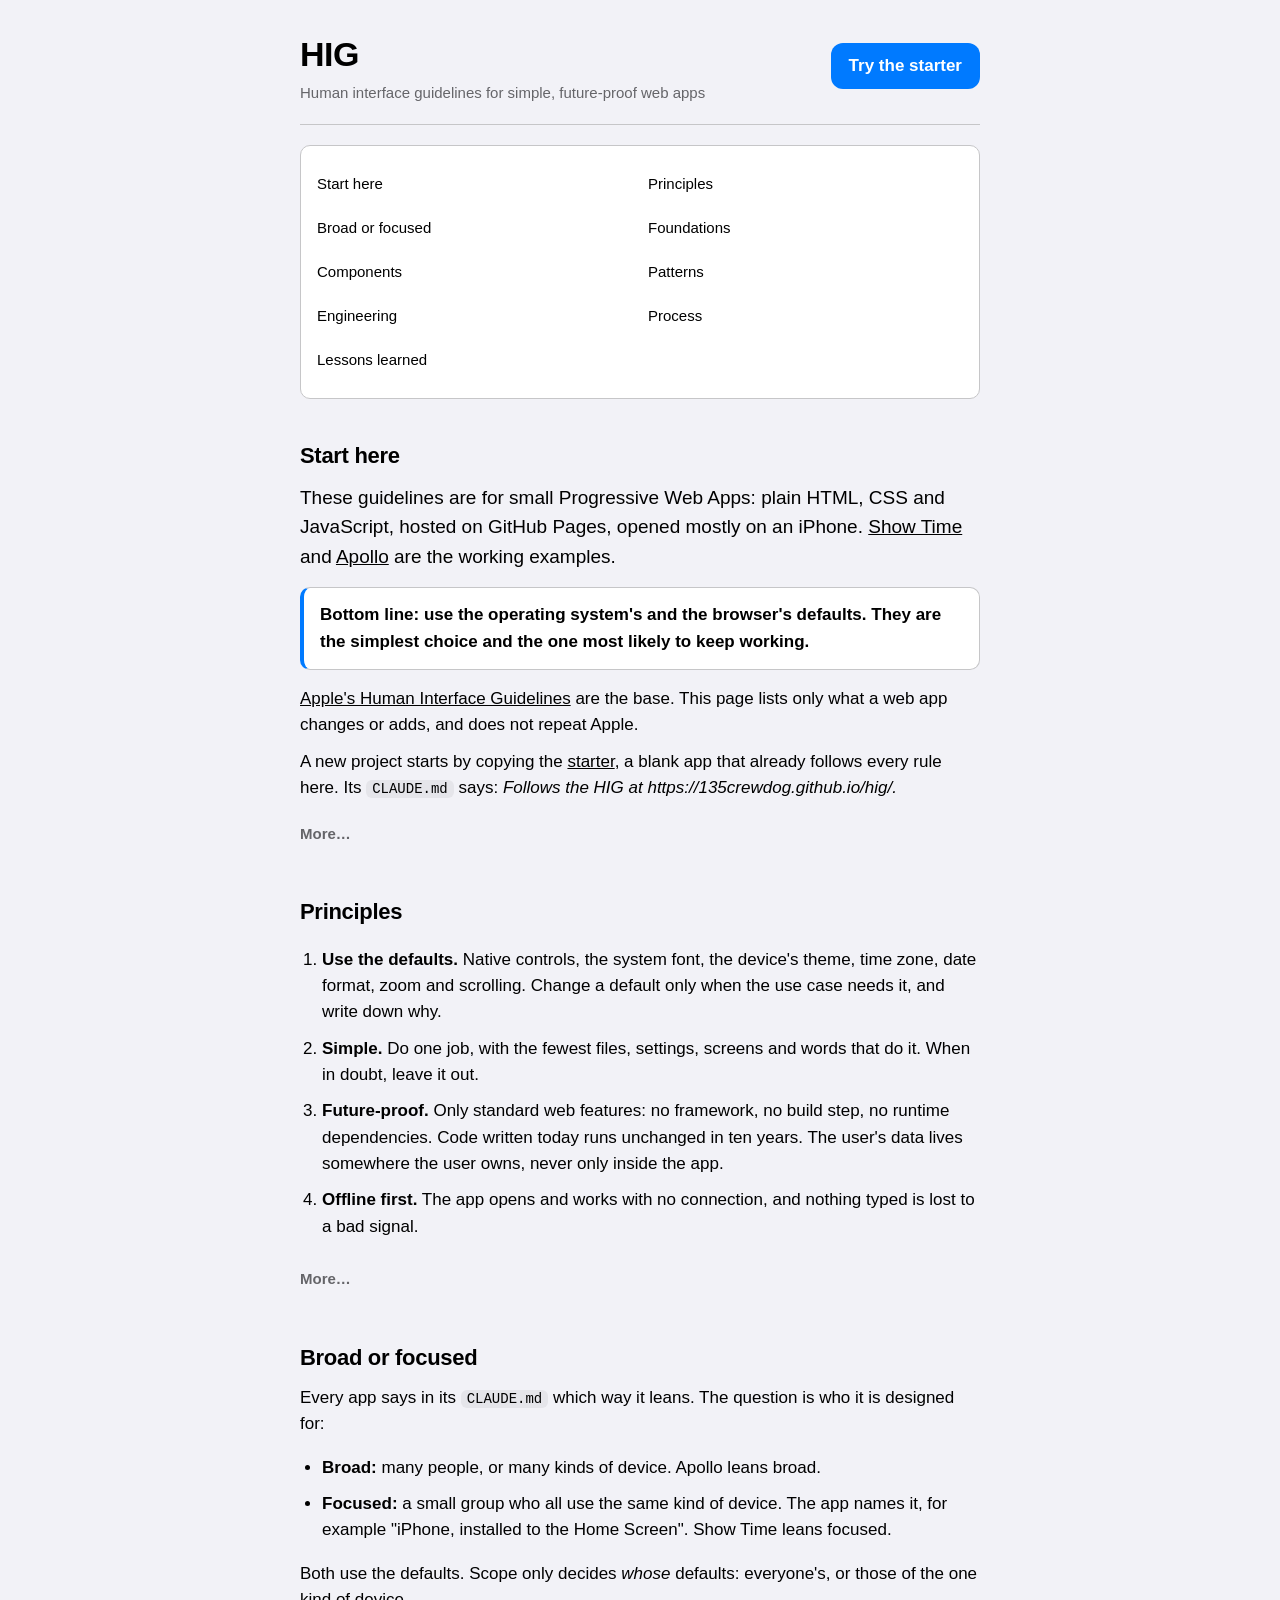
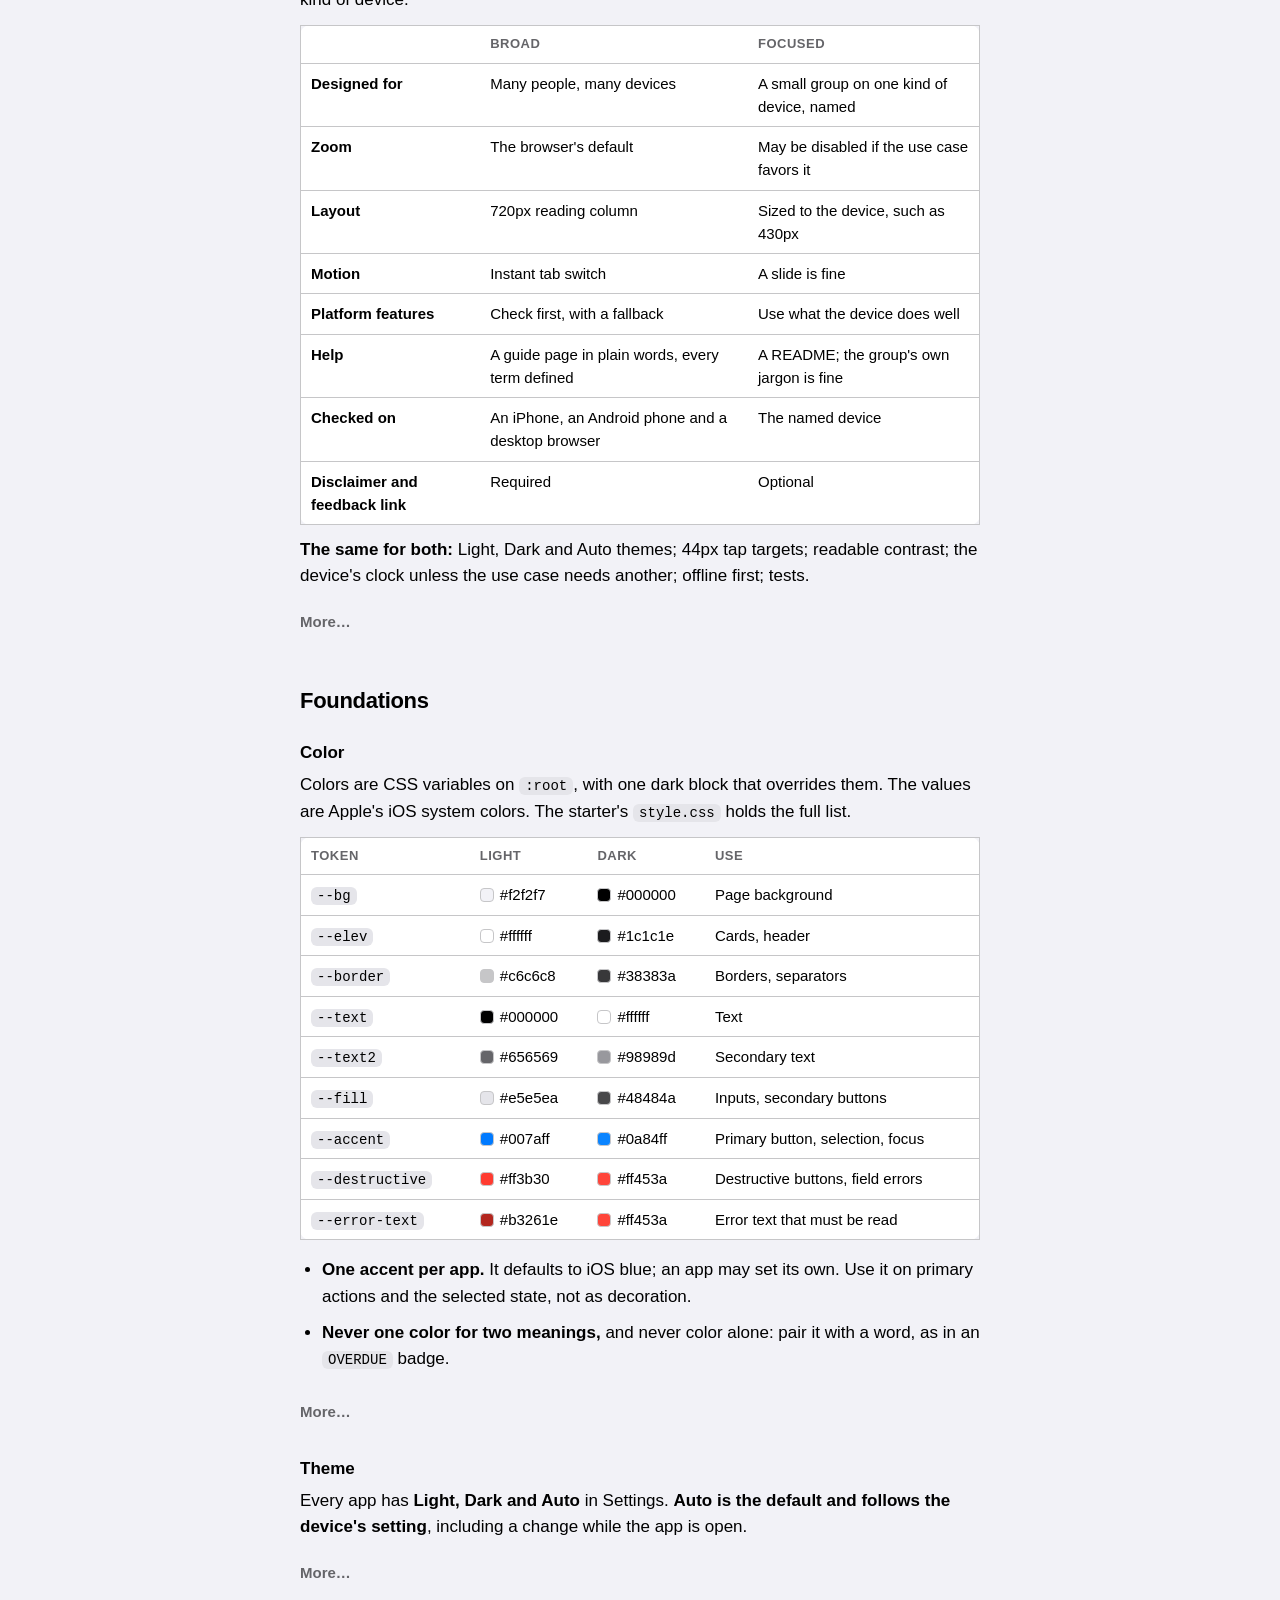
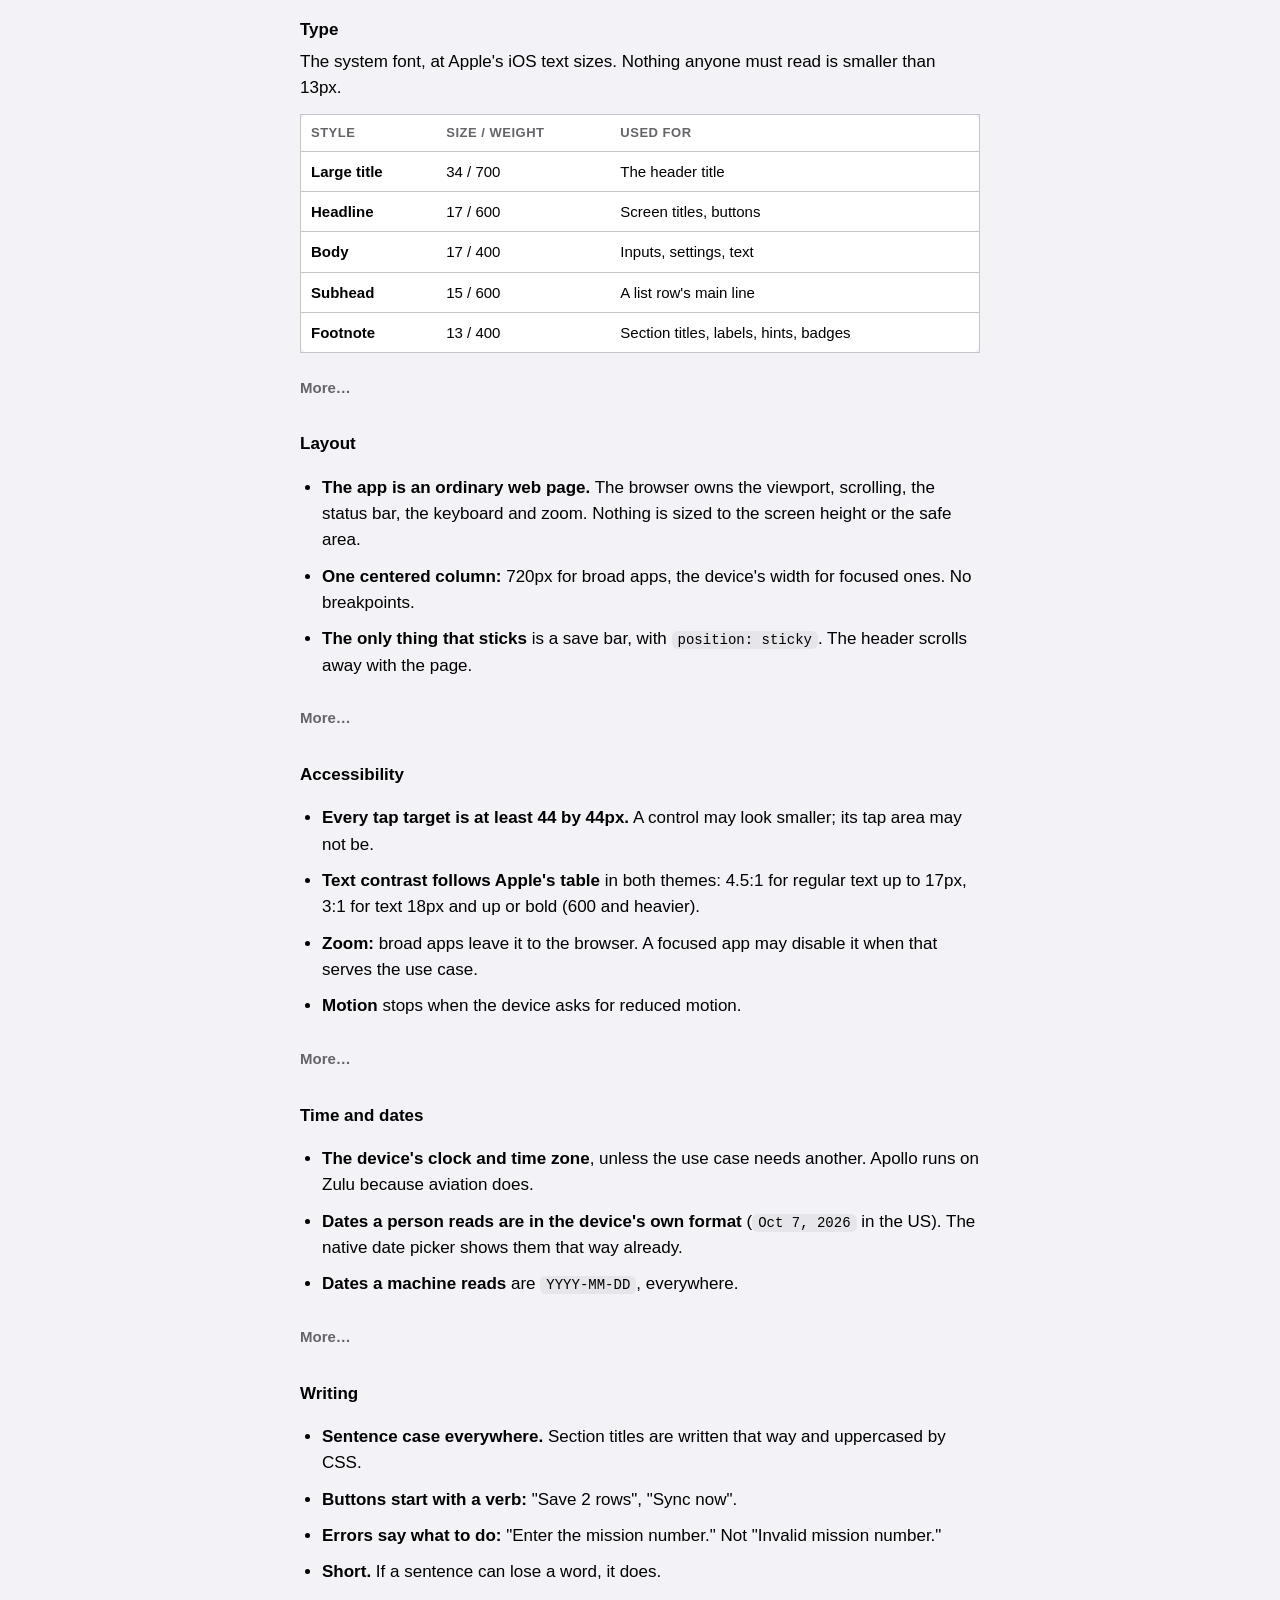
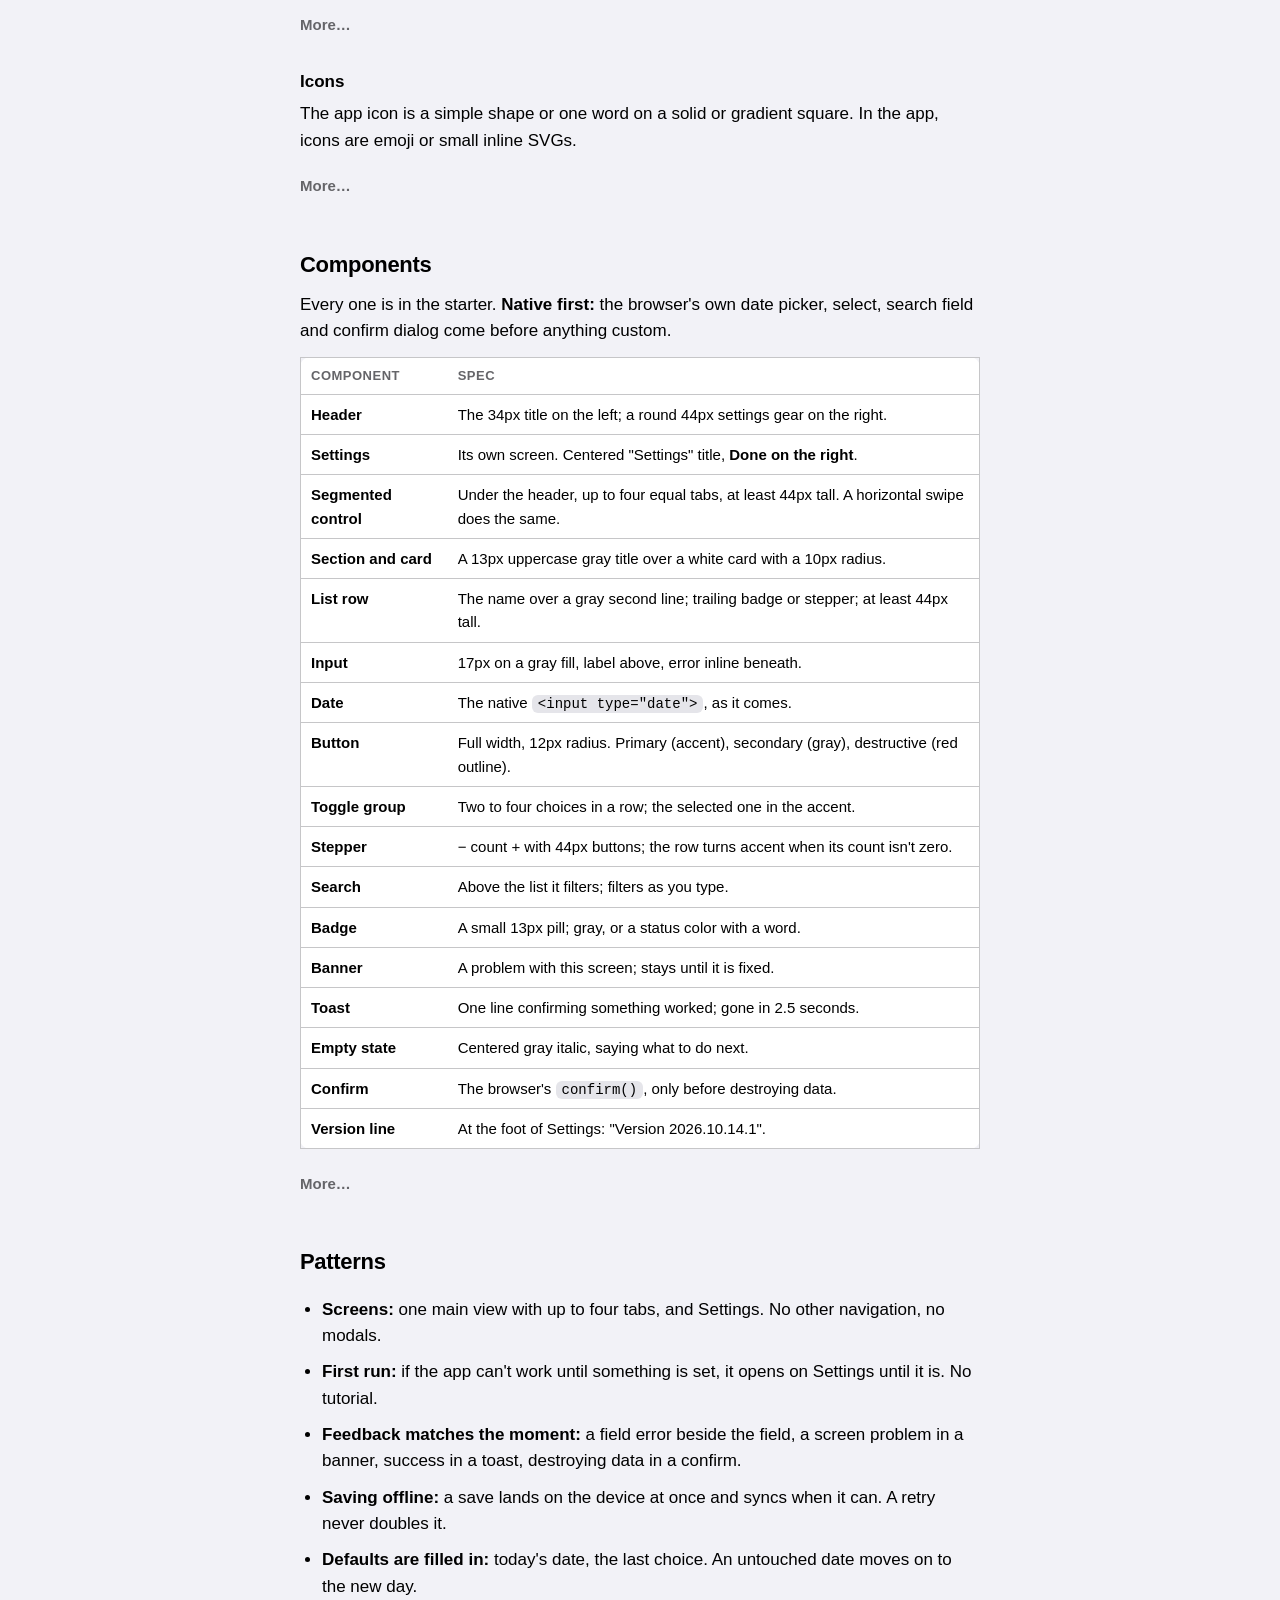
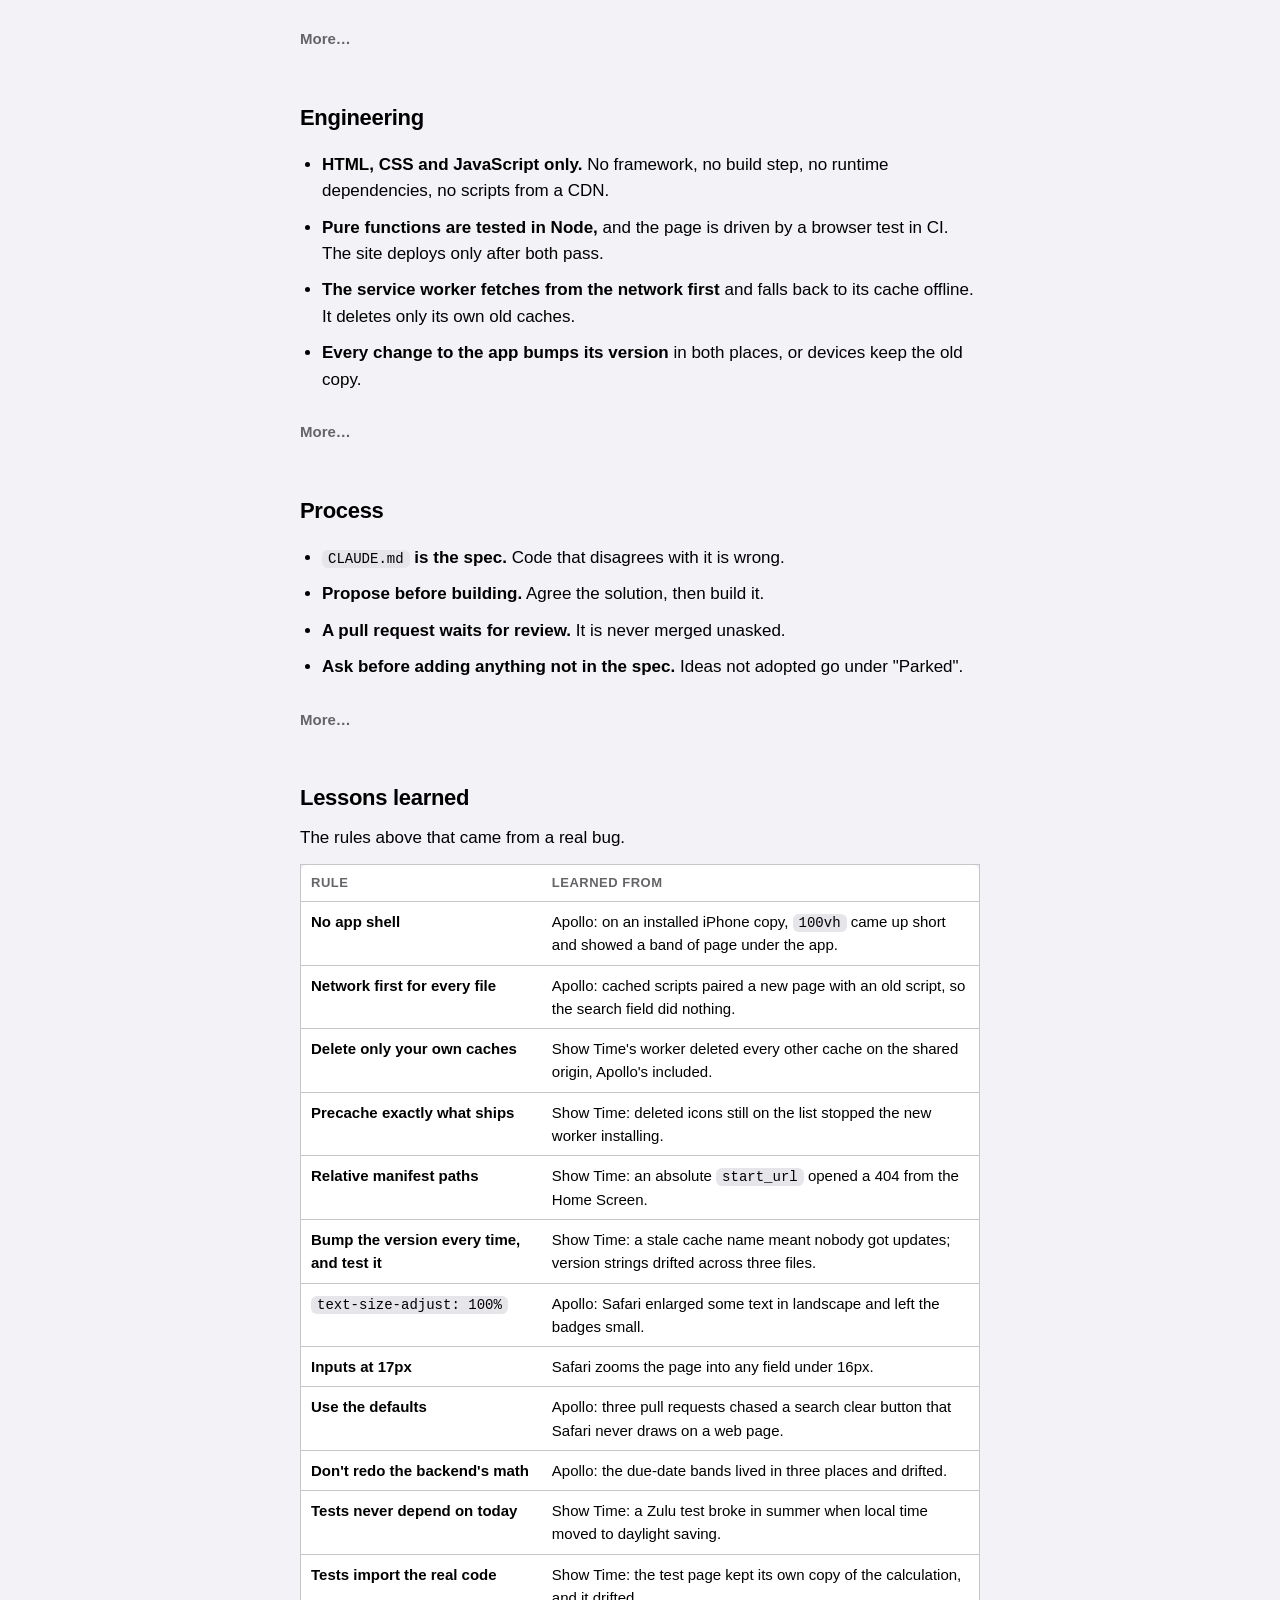
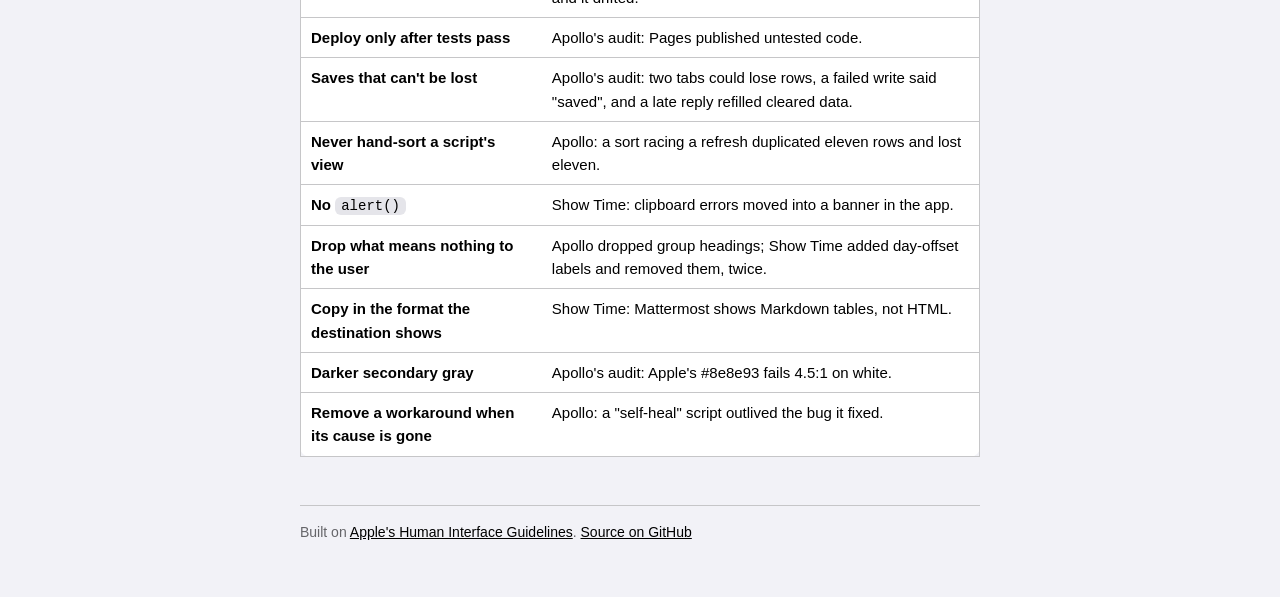
==== commit c6d948c5: "Address review: tab keys, stored data, cache prefix, contrast rule Starter: - Arrow keys move from t" ====
--- a/index.html
+++ b/index.html
@@ -122,7 +122,7 @@
     <li><b>Never one color for two meanings,</b> and never color alone: pair it with a word, as in an <code>OVERDUE</code> badge.</li>
   </ul>
   <details><summary>More</summary>
-    <p><b>Secondary text is #656569 in light mode, not Apple's #8e8e93.</b> Apple's gray fails the 4.5:1 contrast minimum on white. Apollo darkened it after an audit; readability wins over matching.</p>
+    <p><b>Secondary text is #656569 in light mode, not Apple's #8e8e93.</b> Apple's gray fails the 4.5:1 minimum for regular text on white. The accent and destructive colors stay Apple's: they are used on bold labels and buttons, where 3:1 applies (white on #007aff is 4.0:1, #ff3b30 on white 3.6:1). Regular-weight text never uses them. Apollo darkened it after an audit; readability wins over matching.</p>
     <p>Apollo's accent is red #e06666 with dark text, drawn from its due-date colors. Banners use their own warning and error tokens (amber for caution, red for warning, the aviation convention). Apple publishes no values for its label and separator colors, so these come from Show Time and Apollo.</p>
   </details>
 
@@ -165,7 +165,7 @@
   <h3>Accessibility</h3>
   <ul>
     <li><b>Every tap target is at least 44 by 44px.</b> A control may look smaller; its tap area may not be.</li>
-    <li><b>Text contrast is at least 4.5:1</b> in both themes.</li>
+    <li><b>Text contrast follows Apple's table</b> in both themes: 4.5:1 for regular text up to 17px, 3:1 for text 18px and up or bold (600 and heavier).</li>
     <li><b>Zoom:</b> broad apps leave it to the browser. A focused app may disable it when that serves the use case.</li>
     <li><b>Motion</b> stops when the device asks for reduced motion.</li>
   </ul>
@@ -248,7 +248,7 @@
   <details><summary>More</summary>
     <p><b>Settings order:</b> what the app needs (Connection), Appearance, Data (Clear local data, which confirms), Help (Guide, Send feedback), then the version line. Settings holds rarely changed options; a filter or a mode belongs on its own screen.</p>
     <p><b>The offline queue:</b> each save is a batch with a fresh <code>crypto.randomUUID()</code> id, stored before any network call. Sync sends batches in order and removes each only when the server acknowledges its id; the server ignores an id it has seen. Sync runs on load, after a save, on <code>online</code>, on <code>visibilitychange</code> when there is work, and from Sync now.</p>
-    <p><b>Storage can fail.</b> <code>save()</code> returns true or false, and on false the user's input stays on screen with a message. Never report "saved" for something that wasn't.</p>
+    <p><b>Storage can fail.</b> <code>save()</code> returns true or false, and on false the user's input stays on screen with a message. Never report "saved" for something that wasn't, a setting included. <b>Stored values are checked on load:</b> anything an older version or a damaged store left is normalized to the shape the app expects, so the app always opens. <b>Read before writing:</b> a list kept in one key is read from storage, not memory, just before it is written, so an entry another tab saved is kept.</p>
     <p><b>Late replies are dropped:</b> Clear or a connection change bumps a counter, and a reply from before it is ignored. <b>One editing tab:</b> where two tabs could write the same queue, a heartbeat lock in <code>localStorage</code> lets one edit and the others read; <code>storage</code> events keep them in step.</p>
     <p><b>Connecting a device:</b> a link carries the address and token in the fragment (<code>#url=…&amp;token=…</code>), which browsers never send to the server. The app saves it and removes it from the address bar. <b>Apps Script:</b> POST with <code>Content-Type: text/plain</code>, which needs no CORS preflight.</p>
   </details>
@@ -273,7 +273,7 @@
 .github/workflows/      test.yml, pages.yml</code></pre>
     <p><b><code>app.js</code></b> has pure helpers at the top with no DOM, the page code inside <code>if (typeof document !== 'undefined')</code>, and <code>module.exports</code> at the bottom, so the tests import the code the app runs. Never copy logic into a test. If a backend computes something, the app displays it and doesn't compute it again. Plain <code>var</code>/<code>function</code> JavaScript, <code>'use strict'</code>, comments that say why.</p>
     <p><b>The head:</b> charset, viewport, <code>theme-color</code>, <code>apple-mobile-web-app-title</code>, the manifest, an SVG icon and the 192px PNG as <code>apple-touch-icon</code>. Nothing else: no <code>apple-mobile-web-app-capable</code>, no status-bar style. <b>The manifest:</b> <code>start_url</code> and <code>scope</code> both <code>./</code> (relative, for a GitHub Pages subpath), <code>display: standalone</code>, no orientation lock, <code>background_color</code> matching <code>--bg</code>, PNGs marked <code>any maskable</code>.</p>
-    <p><b>The service worker:</b> network first for every same-origin GET, with <code>fetch(req, { cache: 'no-cache' })</code>, storing each good reply. Other origins and other methods pass through untouched. Offline, the app's own address falls back to the cached app; any other page says it's offline. Caches are named <code>&lt;app&gt;-&lt;version&gt;</code>, and activation deletes only caches with the app's own prefix, because every app on <code>135crewdog.github.io</code> shares one cache storage. The precache list matches the shipped files exactly, because one missing file fails the whole install.</p>
+    <p><b>The service worker:</b> network first for every same-origin GET, with <code>fetch(req, { cache: 'no-cache' })</code>, storing each good reply. Other origins and other methods pass through untouched. Offline, the app's own address falls back to the cached app; any other page says it's offline. Caches are named <code>&lt;app&gt;/&lt;version&gt;</code>, and activation deletes only caches that start with <code>&lt;app&gt;/</code>, because every app on <code>135crewdog.github.io</code> shares one cache storage. The slash can't appear in an app name, so <code>starter/</code> never matches another app's <code>starter-kit/</code>. The precache list matches the shipped files exactly, because one missing file fails the whole install.</p>
     <p><b>Versions</b> are dates: <code>YYYY.MM.DD.N</code>, in <code>APP_VERSION</code> in <code>app.js</code> and <code>VERSION</code> in <code>sw.js</code>. A unit test fails if they differ. <b>Storage:</b> <code>localStorage</code> with keys <code>&lt;app&gt;.settings</code>, <code>&lt;app&gt;.data</code>; every read has a fallback, every write reports success. It is plain text, so tokens stay low-value and are never committed.</p>
     <p><b>Tests:</b> spec tables are copied into tests word for word, and an expected value is never changed to make a test pass. Tests never depend on today's date; they fix the clock or derive the answer from the rules. The browser test runs at 390 by 844, fails on any page error, checks every tap target, and saves screenshots when given a folder. Playwright is installed in CI with <code>--no-save</code> and never committed.</p>
   </details>
--- a/hig.css
+++ b/hig.css
@@ -18,7 +18,8 @@
 h3 { font-size: 17px; font-weight: 600; margin: 22px 0 6px; }
 p, li { margin: 0 0 10px; }
 ul, ol { padding-left: 22px; }
-a { color: var(--accent); }
+/* Links are body text, so they use the text color (the accent is too light for regular text) and keep the underline. */
+a { color: var(--text); }
 :focus-visible { outline: 2px solid var(--accent); outline-offset: 2px; }
 code { font: 14px/1.4 "SF Mono", Menlo, Consolas, monospace; background: var(--fill); padding: 1px 6px; border-radius: 6px; overflow-wrap: anywhere; }
 pre { background: var(--elev); border: 1px solid var(--border); border-radius: 10px; padding: 12px; overflow-x: auto; }
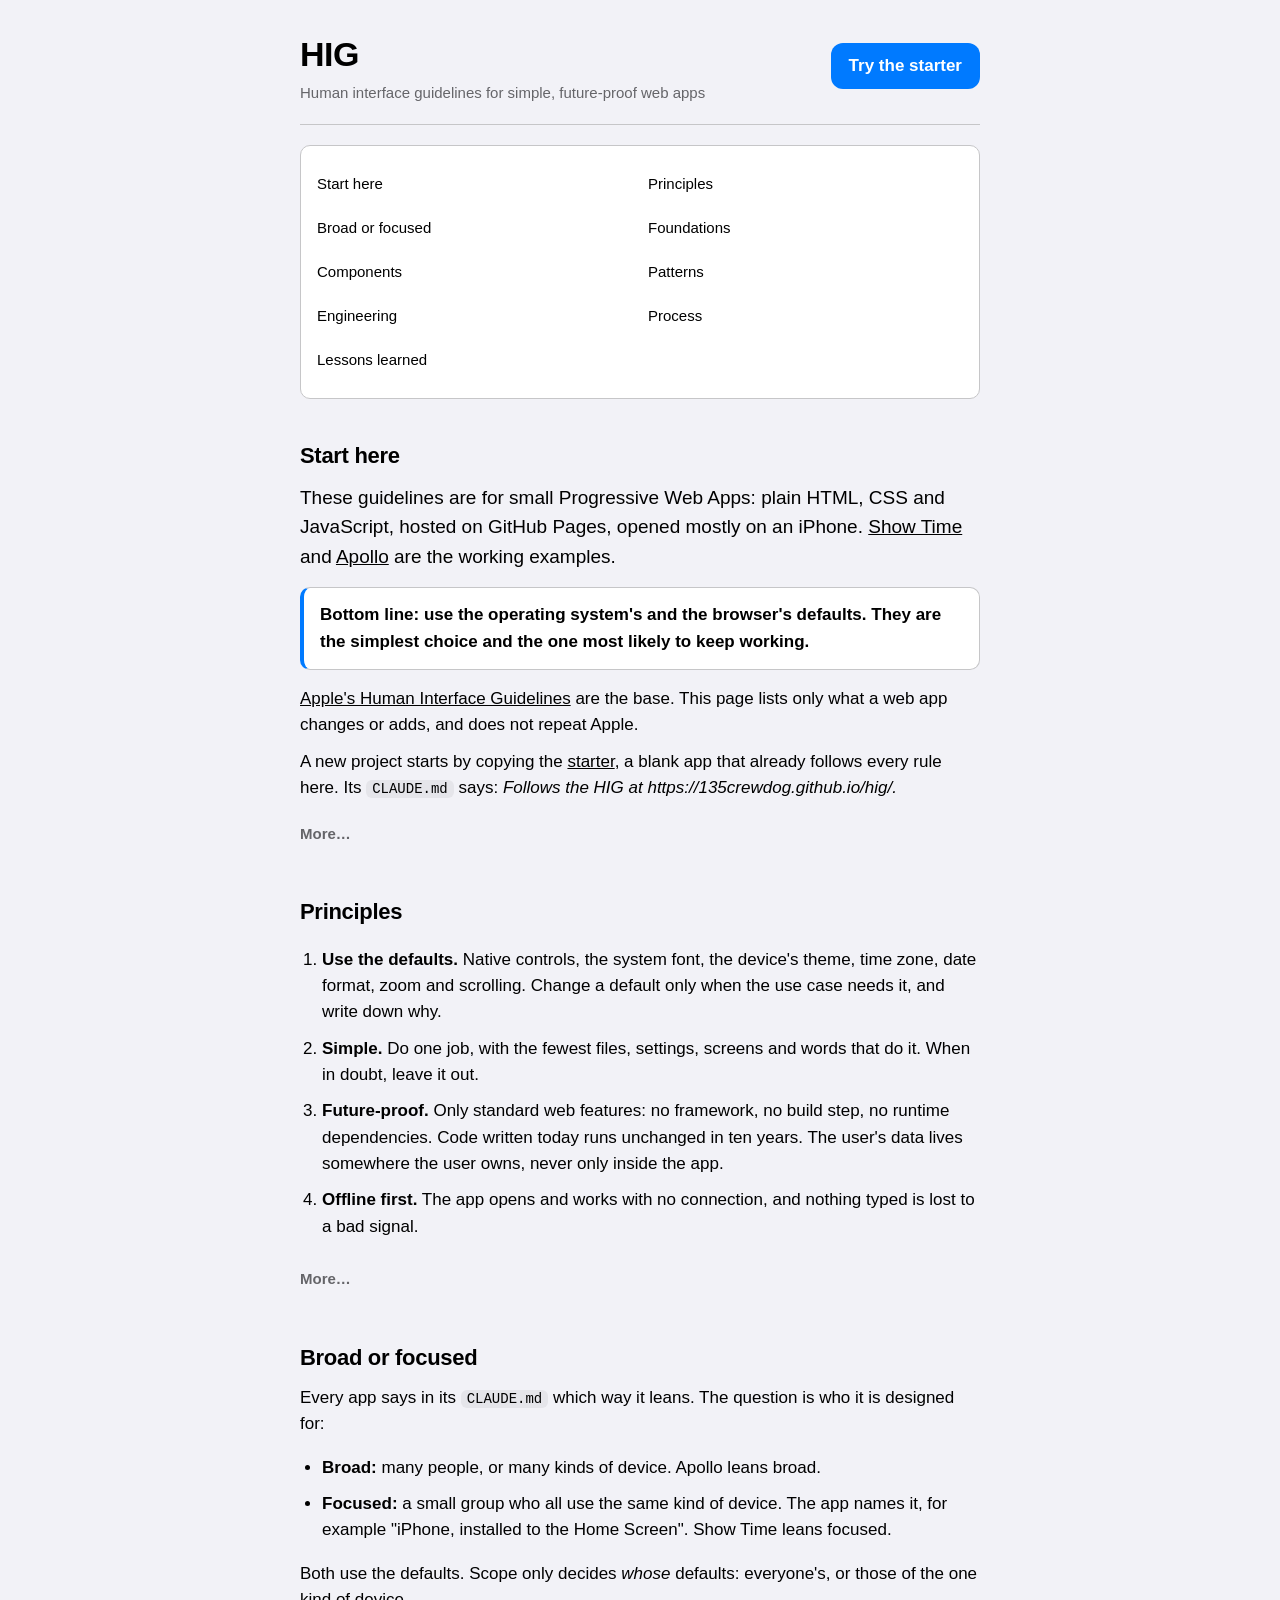
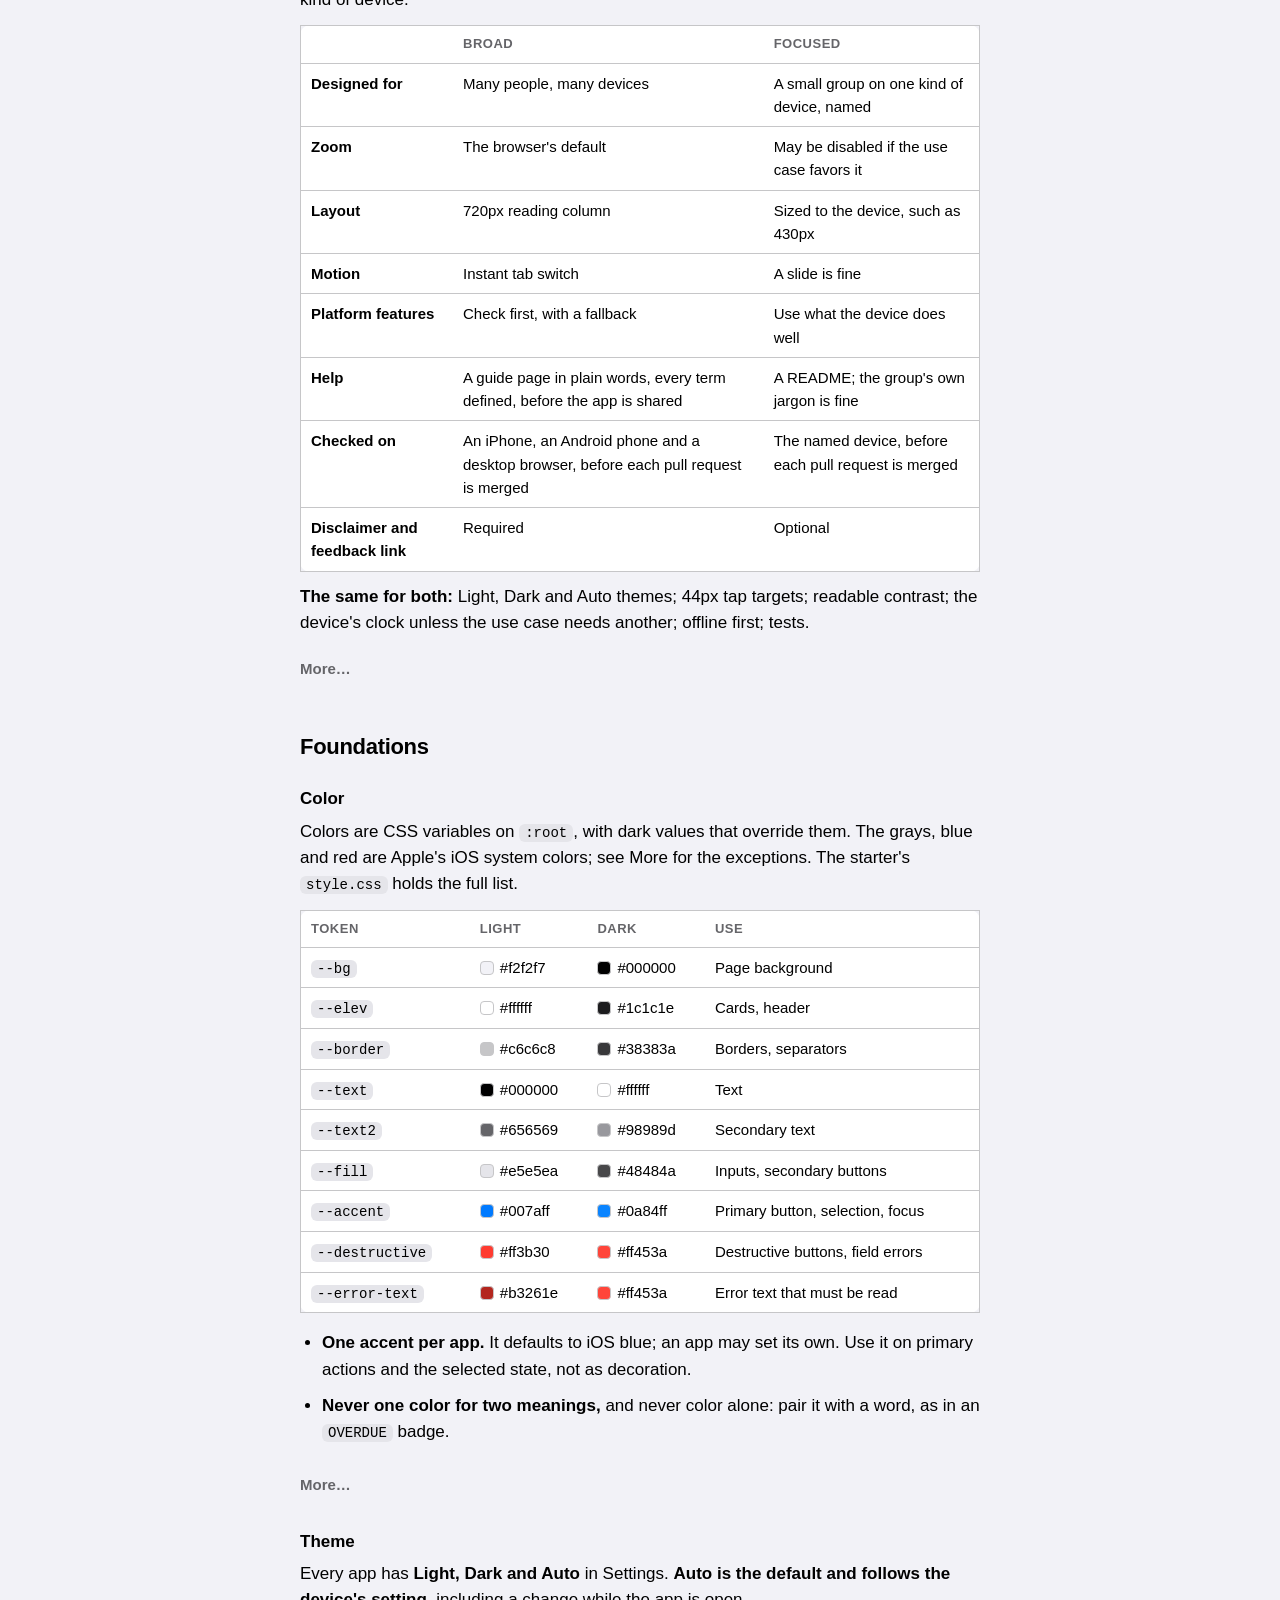
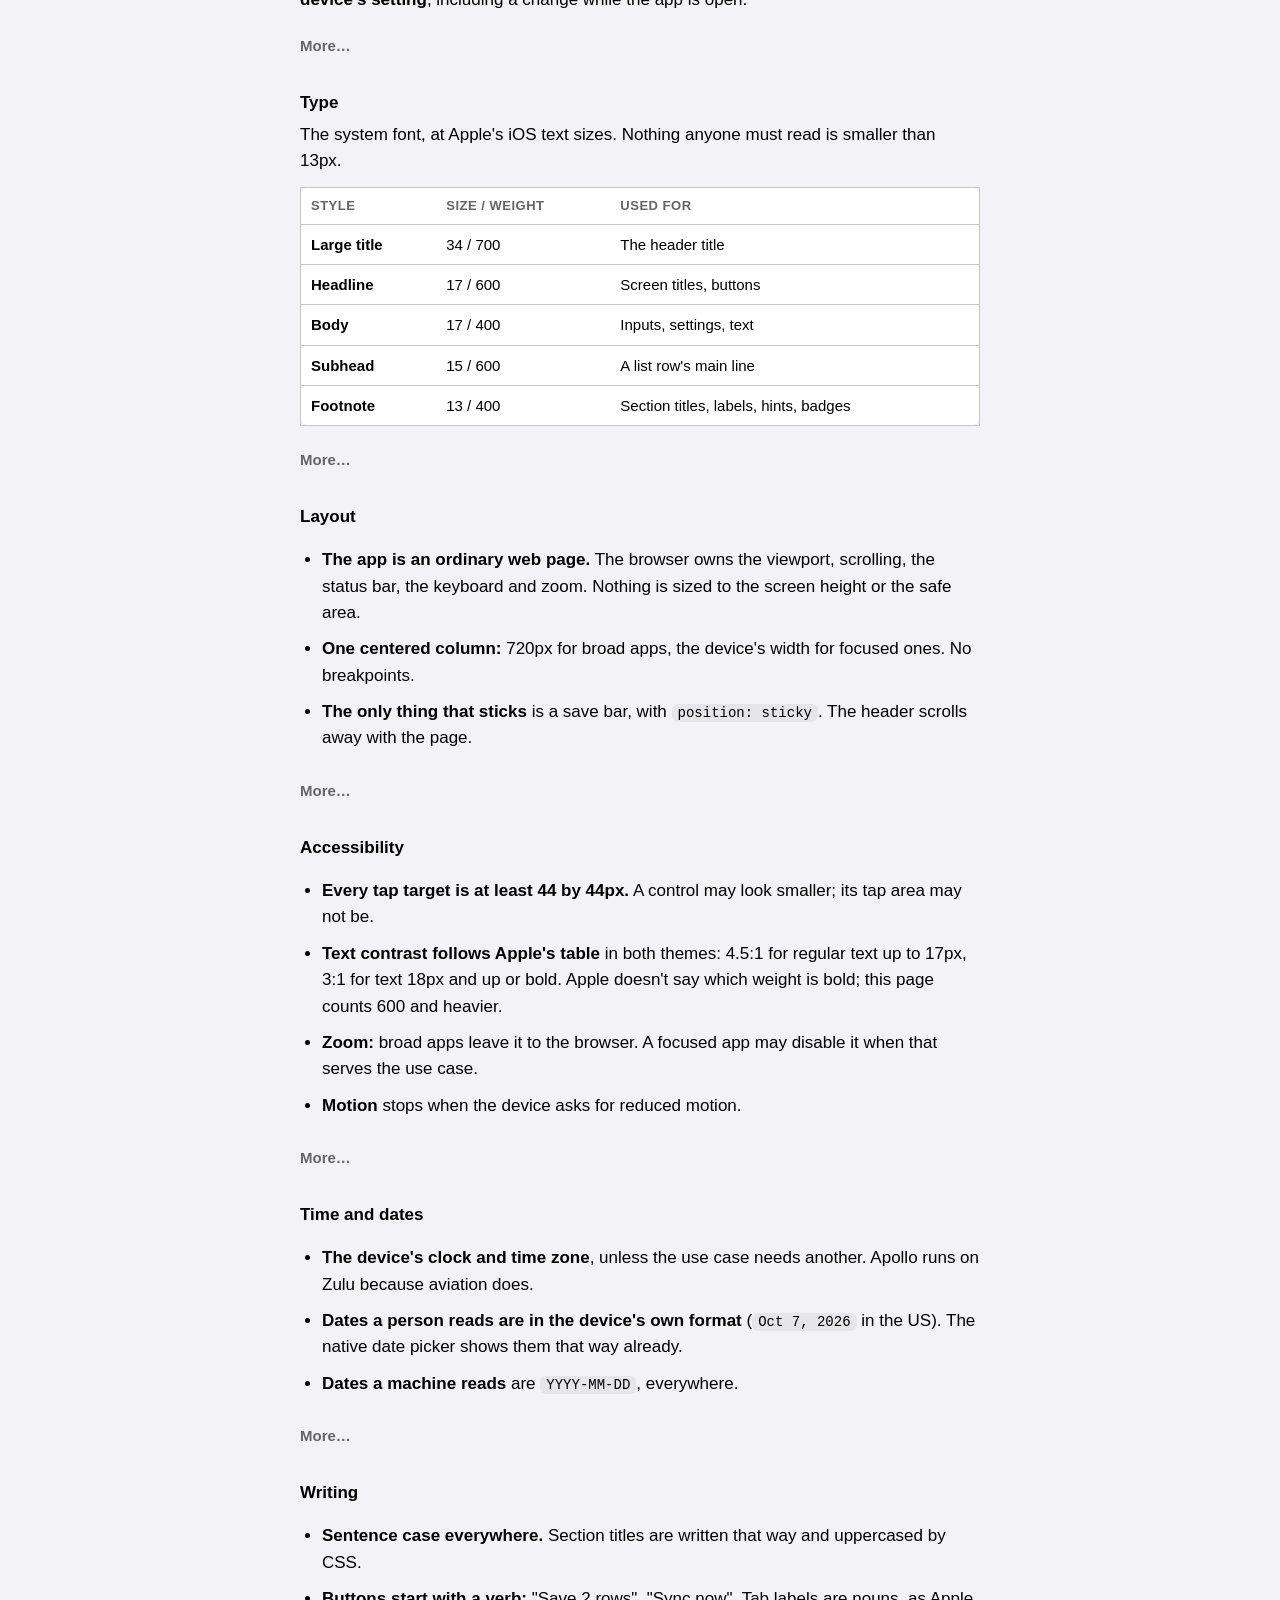
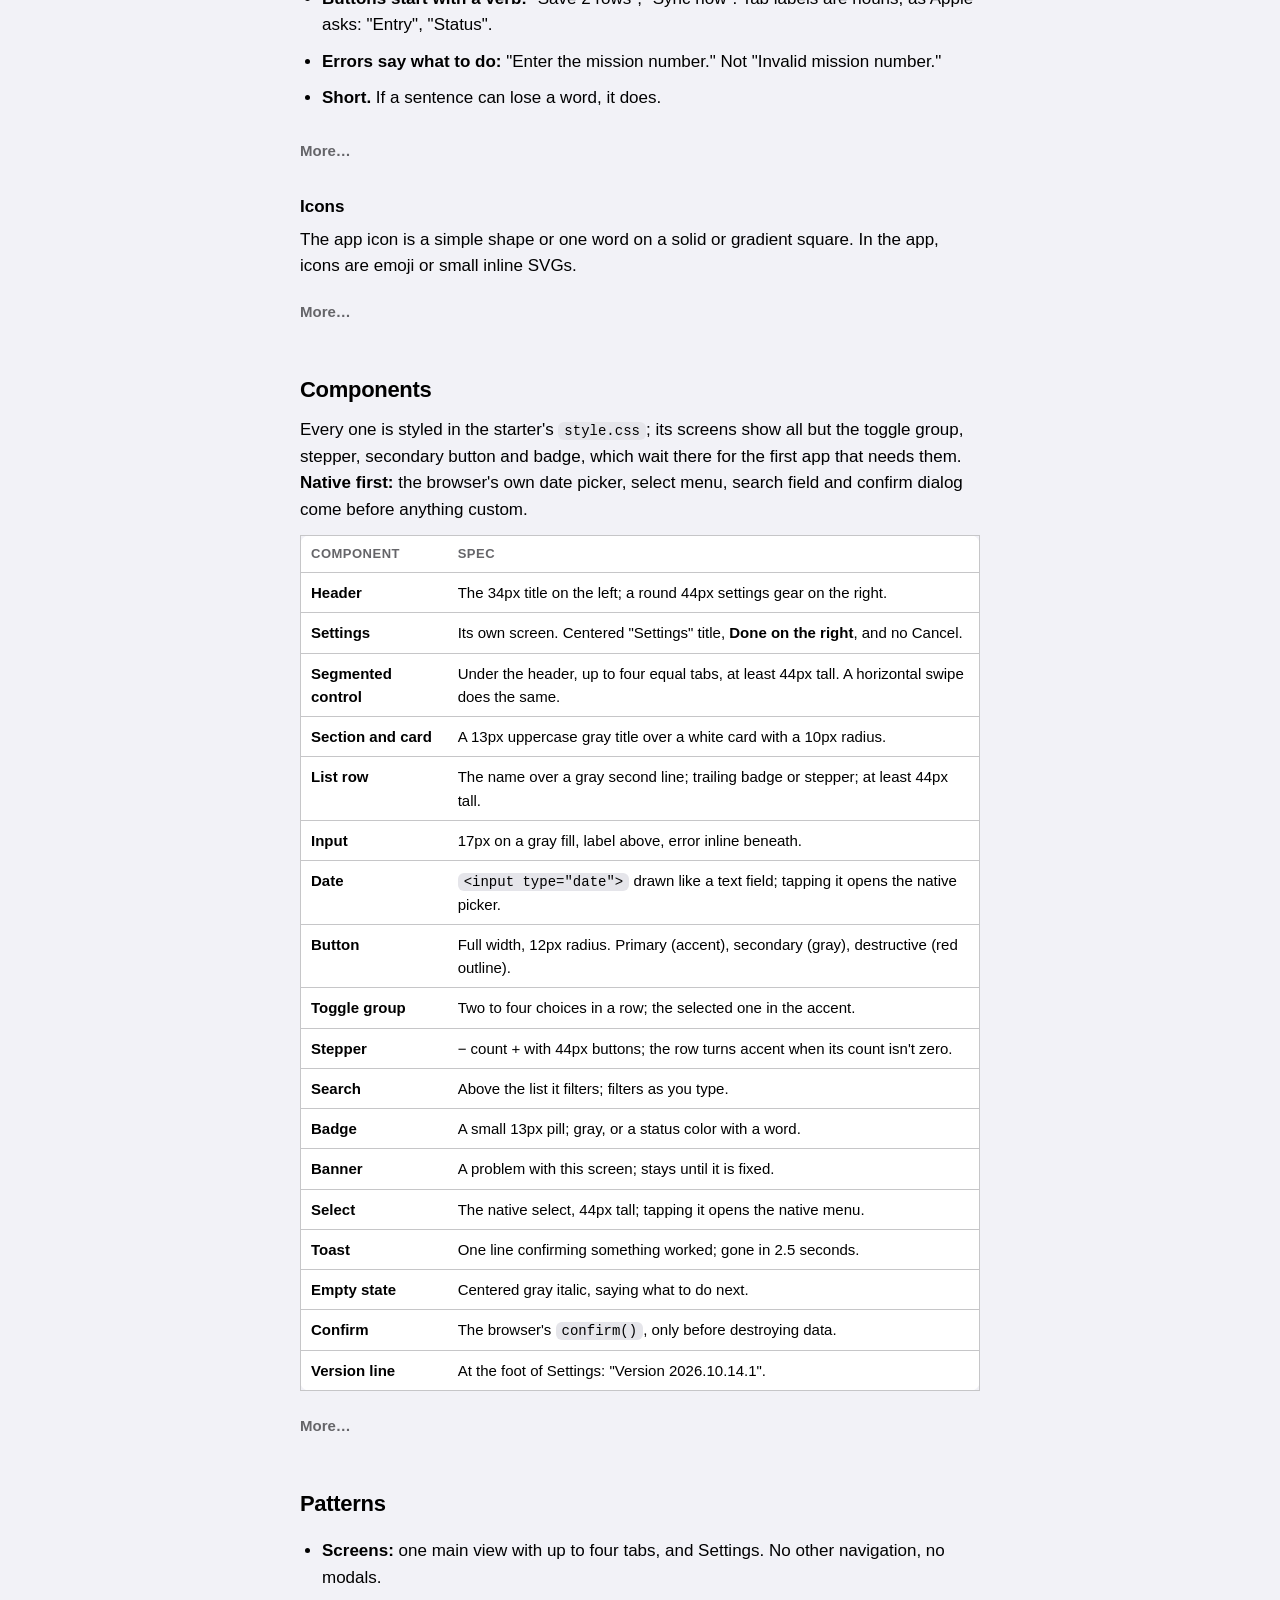
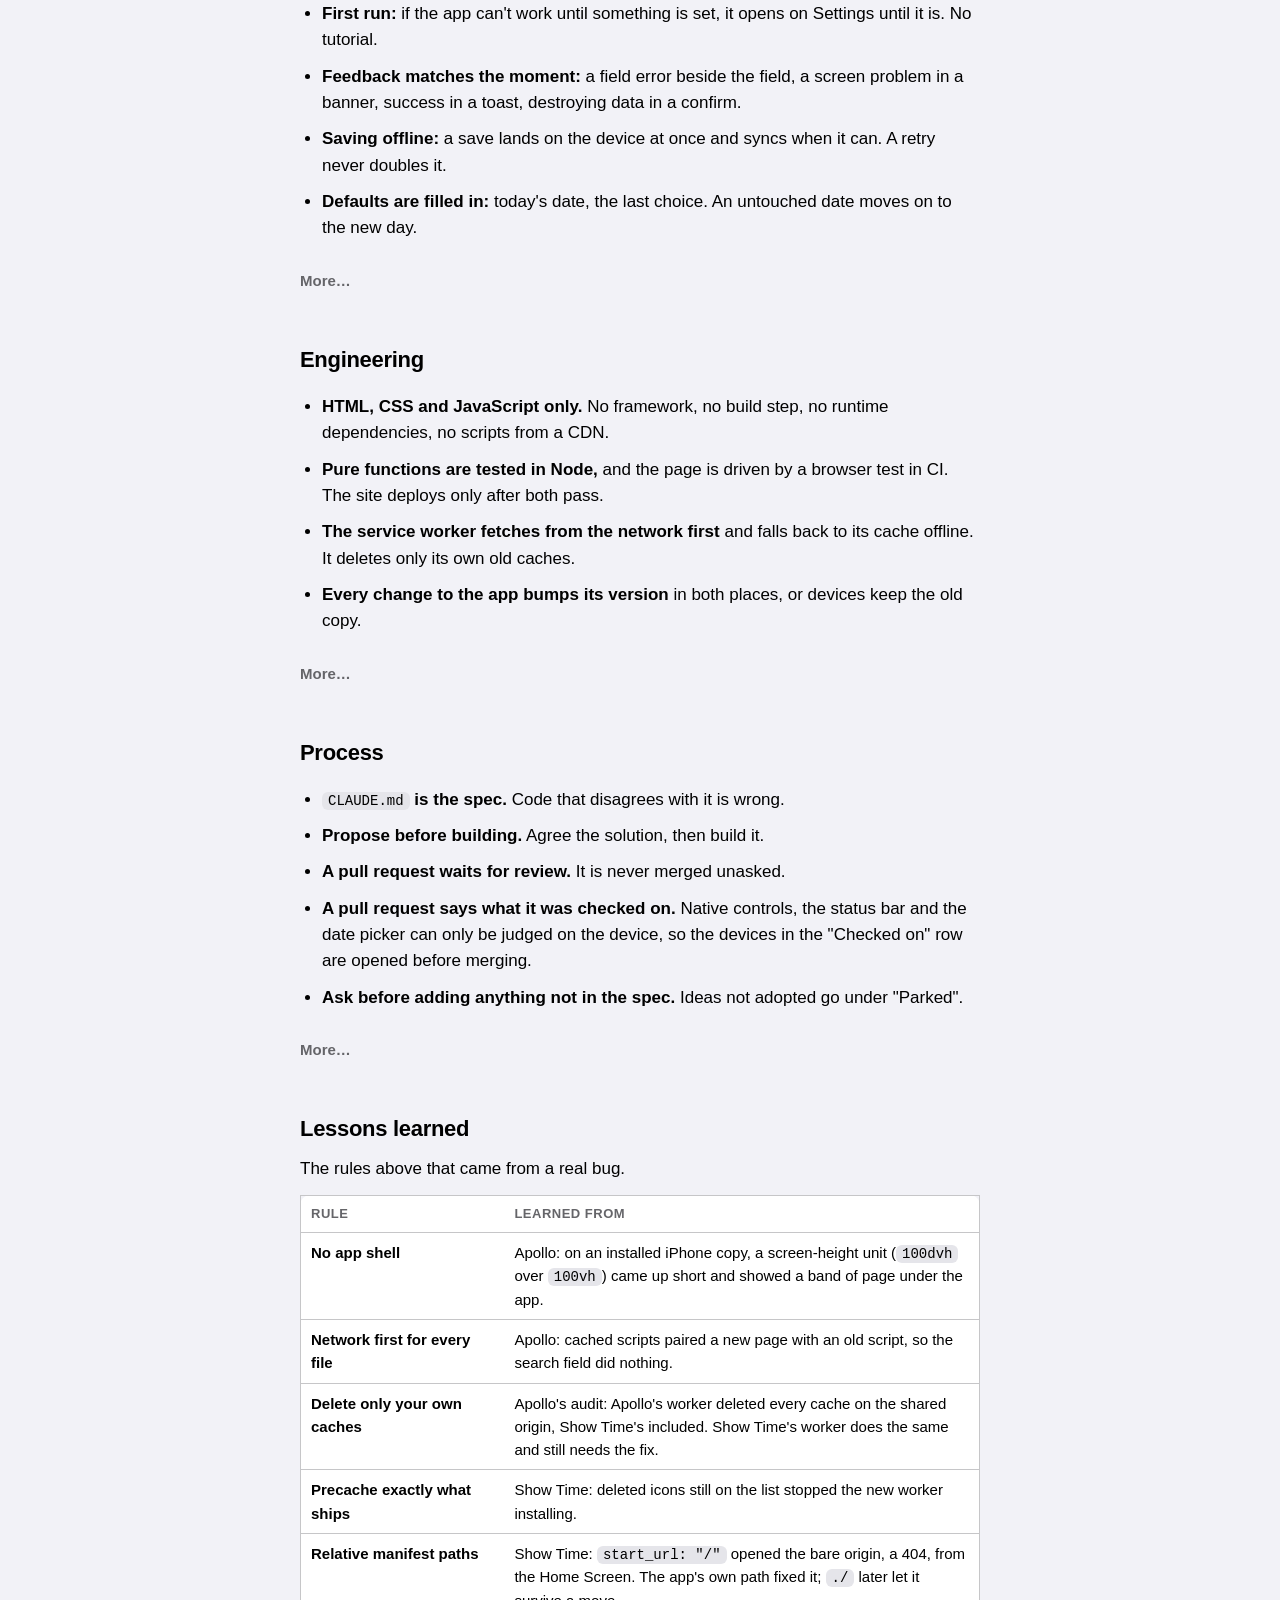
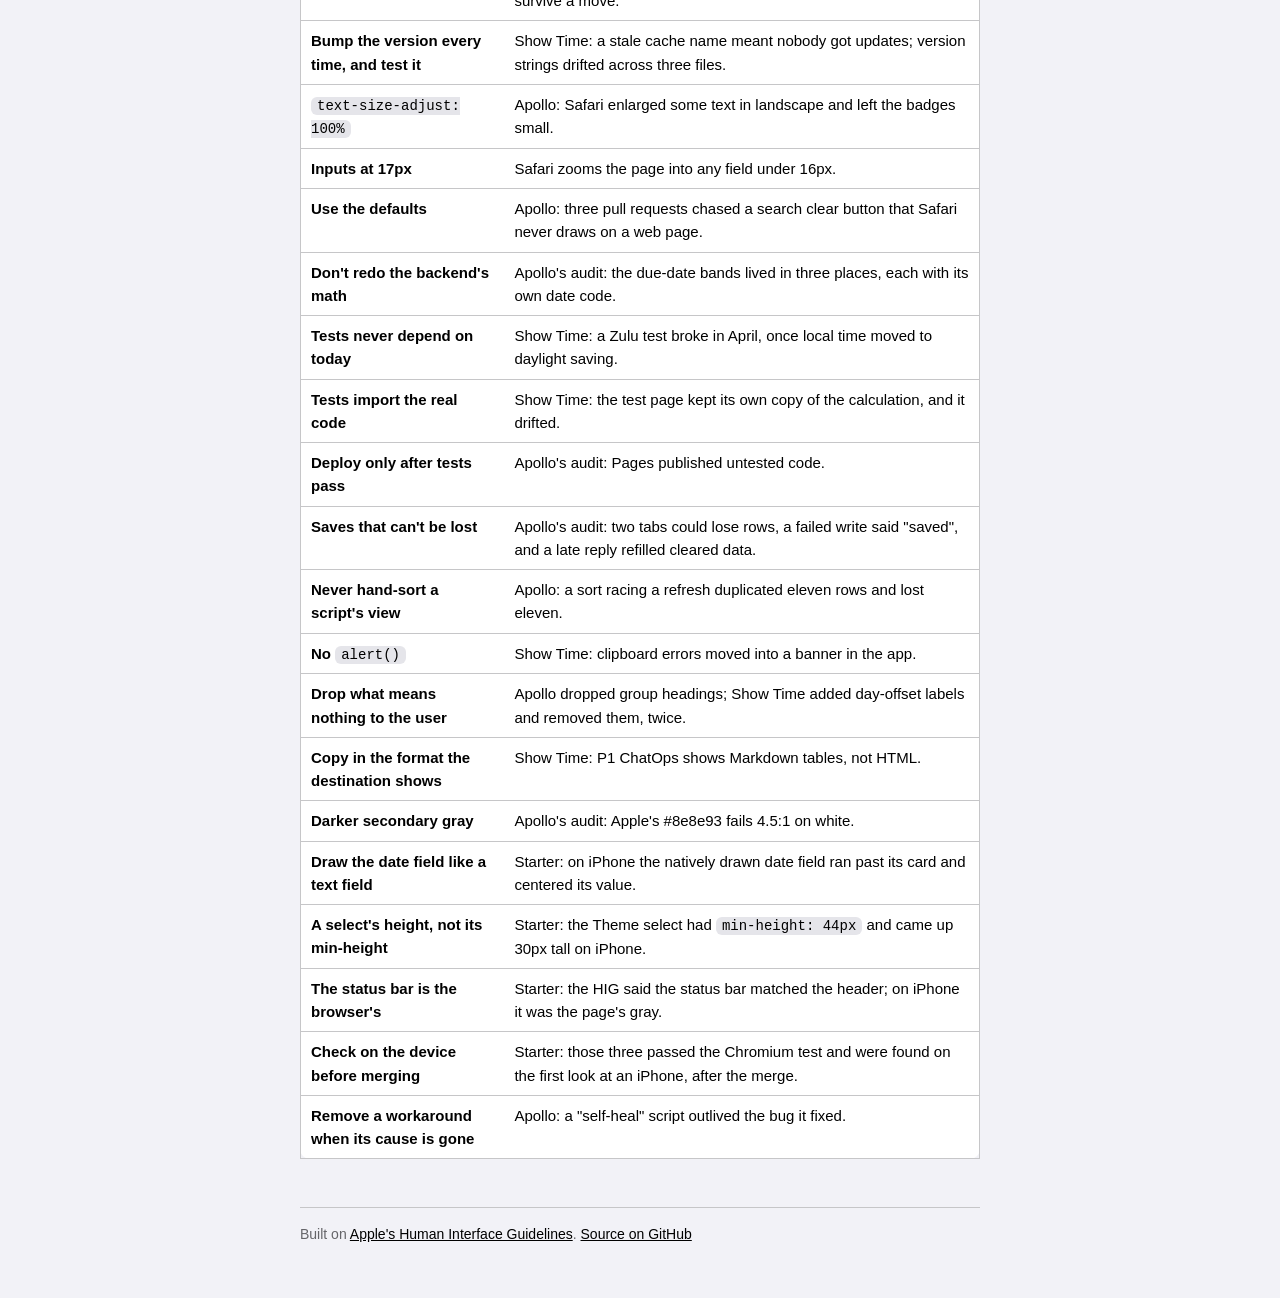
==== commit 947bff82: "Fix the starter on iPhone and correct the HIG after a full review Starter, from the iPhone screensho" ====
--- a/index.html
+++ b/index.html
@@ -55,7 +55,7 @@
     <li><b>Offline first.</b> The app opens and works with no connection, and nothing typed is lost to a bad signal.</li>
   </ol>
   <details><summary>More</summary>
-    <p>Defaults come first because they are the work someone else maintains. The browser's date picker, zoom, scrolling and dark mode get better every year at no cost; a custom version only gets older. Apple says it too: "Simplicity isn't minimalism. Include just what's necessary and let the rest fall away."</p>
+    <p>Defaults come first because they are the work someone else maintains. The browser's date picker, zoom, scrolling and dark mode get better every year at no cost; a custom version only gets older. <a href="https://developer.apple.com/design/human-interface-guidelines/design-principles">Apple says it too</a>: include just what's necessary; simplicity isn't minimalism.</p>
     <p>Apple's eight principles, in one line each:</p>
     <ul>
       <li><b>Purpose:</b> make something meaningful.</li>
@@ -86,8 +86,8 @@
       <tr><td>Layout</td><td>720px reading column</td><td>Sized to the device, such as 430px</td></tr>
       <tr><td>Motion</td><td>Instant tab switch</td><td>A slide is fine</td></tr>
       <tr><td>Platform features</td><td>Check first, with a fallback</td><td>Use what the device does well</td></tr>
-      <tr><td>Help</td><td>A guide page in plain words, every term defined</td><td>A README; the group's own jargon is fine</td></tr>
-      <tr><td>Checked on</td><td>An iPhone, an Android phone and a desktop browser</td><td>The named device</td></tr>
+      <tr><td>Help</td><td>A guide page in plain words, every term defined, before the app is shared</td><td>A README; the group's own jargon is fine</td></tr>
+      <tr><td>Checked on</td><td>An iPhone, an Android phone and a desktop browser, before each pull request is merged</td><td>The named device, before each pull request is merged</td></tr>
       <tr><td>Disclaimer and feedback link</td><td>Required</td><td>Optional</td></tr>
     </tbody>
   </table></div>
@@ -102,7 +102,7 @@
   <h2>Foundations</h2>
 
   <h3>Color</h3>
-  <p>Colors are CSS variables on <code>:root</code>, with one dark block that overrides them. The values are Apple's iOS system colors. The starter's <code>style.css</code> holds the full list.</p>
+  <p>Colors are CSS variables on <code>:root</code>, with dark values that override them. The grays, blue and red are Apple's iOS system colors; see More for the exceptions. The starter's <code>style.css</code> holds the full list.</p>
   <div class="table"><table>
     <thead><tr><th>Token</th><th>Light</th><th>Dark</th><th>Use</th></tr></thead>
     <tbody>
@@ -122,7 +122,8 @@
     <li><b>Never one color for two meanings,</b> and never color alone: pair it with a word, as in an <code>OVERDUE</code> badge.</li>
   </ul>
   <details><summary>More</summary>
-    <p><b>Secondary text is #656569 in light mode, not Apple's #8e8e93.</b> Apple's gray fails the 4.5:1 minimum for regular text on white. The accent and destructive colors stay Apple's: they are used on bold labels and buttons, where 3:1 applies (white on #007aff is 4.0:1, #ff3b30 on white 3.6:1). Regular-weight text never uses them. Apollo darkened it after an audit; readability wins over matching.</p>
+    <p><b>Secondary text is #656569 in light mode, not Apple's #8e8e93,</b> and error text is #b3261e. Apple's gray fails the 4.5:1 minimum for regular text on white; Apollo darkened both after an audit, because readability wins over matching.</p>
+    <p><b>The accent and destructive colors are #007aff and #ff3b30,</b> iOS blue and red as Apple published them until 2025 and as both apps use them. Apple now lists #0088ff and #ff383c and says its documented values change between releases, so these stay on purpose. They are used only on bold labels and buttons, where 3:1 applies (white on #007aff is 4.0:1, #ff3b30 on white about 3.5:1). Regular-weight text never uses them, and regular text on <code>--fill</code> uses <code>--text</code>, because <code>--text2</code> on <code>--fill</code> is only 3.2:1 in dark.</p>
     <p>Apollo's accent is red #e06666 with dark text, drawn from its due-date colors. Banners use their own warning and error tokens (amber for caution, red for warning, the aviation convention). Apple publishes no values for its label and separator colors, so these come from Show Time and Apollo.</p>
   </details>
 
@@ -130,7 +131,8 @@
   <p>Every app has <b>Light, Dark and Auto</b> in Settings. <b>Auto is the default and follows the device's setting</b>, including a change while the app is open.</p>
   <details><summary>More</summary>
     <p>Apple advises against an in-app appearance setting. It stays on purpose: someone may want dark in a cockpit while the phone stays light.</p>
-    <p><b>How:</b> a <code>data-theme</code> attribute on <code>&lt;html&gt;</code> and a <code>system-dark</code> class kept in step with <code>prefers-color-scheme</code>, so one dark block in the CSS serves both Dark and Auto at night. After each change <code>&lt;meta name="theme-color"&gt;</code> takes the header's color, so the status bar matches. <code>color-scheme</code> is set with the tokens, so native controls match too. Stored values are <code>light</code>, <code>dark</code>, <code>auto</code>.</p>
+    <p><b>How:</b> a <code>data-theme</code> attribute on <code>&lt;html&gt;</code> picks Light or Dark, and Auto is plain CSS: the dark values sit under <code>:root[data-theme="dark"]</code> and again under <code>@media (prefers-color-scheme: dark)</code> for <code>:root:not([data-theme="light"])</code>. The repetition is the price of the first paint matching the device before any script runs. <code>color-scheme</code> is set with the values, so native controls match too. Stored values are <code>light</code>, <code>dark</code>, <code>auto</code>.</p>
+    <p><b>The status bar is the browser's.</b> After each change <code>&lt;meta name="theme-color"&gt;</code> takes the header's color for the browsers that read it (Chrome, Android). Safari on iPhone ignores it and colors its bars from the page background, so there the status bar is <code>--bg</code>. That is the default and it is accepted: forcing it would take a background on <code>html</code> sized to the screen, which the layout rules forbid.</p>
     <p><b>No system setting?</b> Every current browser reports one. If an app ever targets one that doesn't, consider having Auto follow sunrise and sunset instead.</p>
   </details>
 
@@ -165,7 +167,7 @@
   <h3>Accessibility</h3>
   <ul>
     <li><b>Every tap target is at least 44 by 44px.</b> A control may look smaller; its tap area may not be.</li>
-    <li><b>Text contrast follows Apple's table</b> in both themes: 4.5:1 for regular text up to 17px, 3:1 for text 18px and up or bold (600 and heavier).</li>
+    <li><b>Text contrast follows Apple's table</b> in both themes: 4.5:1 for regular text up to 17px, 3:1 for text 18px and up or bold. Apple doesn't say which weight is bold; this page counts 600 and heavier.</li>
     <li><b>Zoom:</b> broad apps leave it to the browser. A focused app may disable it when that serves the use case.</li>
     <li><b>Motion</b> stops when the device asks for reduced motion.</li>
   </ul>
@@ -181,18 +183,18 @@
     <li><b>Dates a machine reads</b> are <code>YYYY-MM-DD</code>, everywhere.</li>
   </ul>
   <details><summary>More</summary>
-    <p>Format with <code>toLocaleDateString(undefined, { dateStyle: 'medium', timeZone: 'UTC' })</code> on a date built with <code>Date.UTC</code>, so no time zone moves it a day. An app whose users share a convention may use it instead and say so: Apollo shows <code>07-Oct-26</code> and runs every date on Zulu, where "today" is <code>new Date().toISOString().slice(0, 10)</code>.</p>
+    <p>Format with <code>toLocaleDateString(undefined, { dateStyle: 'medium', timeZone: 'UTC' })</code> on a <code>new Date(0)</code> set with <code>setUTCFullYear(y, m - 1, d)</code>, so no time zone moves it a day (not <code>Date.UTC</code>, which reads a year below 100 as 19xx). An app whose users share a convention may use it instead and say so: Apollo shows <code>07-Oct-26</code> and runs every date on Zulu, where "today" is <code>new Date().toISOString().slice(0, 10)</code>.</p>
   </details>
 
   <h3>Writing</h3>
   <ul>
     <li><b>Sentence case everywhere.</b> Section titles are written that way and uppercased by CSS.</li>
-    <li><b>Buttons start with a verb:</b> "Save 2 rows", "Sync now".</li>
+    <li><b>Buttons start with a verb:</b> "Save 2 rows", "Sync now". Tab labels are nouns, as Apple asks: "Entry", "Status".</li>
     <li><b>Errors say what to do:</b> "Enter the mission number." Not "Invalid mission number."</li>
     <li><b>Short.</b> If a sentence can lose a word, it does.</li>
   </ul>
   <details><summary>More</summary>
-    <p>Proper nouns keep their capitals (Zulu, Task ID). A status flag may be capitals on purpose (<code>OVERDUE</code>). "Cancel" is always "Cancel"; never "Yes" and "No"; no "OK" where a verb fits. Errors end with a period and give the next step: "No connection. Rows are saved on this device and will sync later." No "oops", no blame, no "we". Count correctly: "1 row", "2 rows". Use "tap" only in an app made for phones; otherwise "choose".</p>
+    <p>Proper nouns keep their capitals (Zulu, Task ID). A status flag may be capitals on purpose (<code>OVERDUE</code>). "Cancel" is always "Cancel"; never "Yes" and "No"; no "OK" where a verb fits (the browser's <code>confirm()</code> is the exception; see Components). Errors end with a period and give the next step: "No connection. Rows are saved on this device and will sync later." No "oops", no blame, no "we". Count correctly: "1 row", "2 rows". Use "tap" only in an app made for phones; otherwise "choose".</p>
   </details>
 
   <h3>Icons</h3>
@@ -204,23 +206,24 @@
 
 <section id="components">
   <h2>Components</h2>
-  <p>Every one is in the starter. <b>Native first:</b> the browser's own date picker, select, search field and confirm dialog come before anything custom.</p>
+  <p>Every one is styled in the starter's <code>style.css</code>; its screens show all but the toggle group, stepper, secondary button and badge, which wait there for the first app that needs them. <b>Native first:</b> the browser's own date picker, select menu, search field and confirm dialog come before anything custom.</p>
   <div class="table"><table>
     <thead><tr><th>Component</th><th>Spec</th></tr></thead>
     <tbody>
       <tr><td>Header</td><td>The 34px title on the left; a round 44px settings gear on the right.</td></tr>
-      <tr><td>Settings</td><td>Its own screen. Centered "Settings" title, <b>Done on the right</b>.</td></tr>
+      <tr><td>Settings</td><td>Its own screen. Centered "Settings" title, <b>Done on the right</b>, and no Cancel.</td></tr>
       <tr><td>Segmented control</td><td>Under the header, up to four equal tabs, at least 44px tall. A horizontal swipe does the same.</td></tr>
       <tr><td>Section and card</td><td>A 13px uppercase gray title over a white card with a 10px radius.</td></tr>
       <tr><td>List row</td><td>The name over a gray second line; trailing badge or stepper; at least 44px tall.</td></tr>
       <tr><td>Input</td><td>17px on a gray fill, label above, error inline beneath.</td></tr>
-      <tr><td>Date</td><td>The native <code>&lt;input type="date"&gt;</code>, as it comes.</td></tr>
+      <tr><td>Date</td><td><code>&lt;input type="date"&gt;</code> drawn like a text field; tapping it opens the native picker.</td></tr>
       <tr><td>Button</td><td>Full width, 12px radius. Primary (accent), secondary (gray), destructive (red outline).</td></tr>
       <tr><td>Toggle group</td><td>Two to four choices in a row; the selected one in the accent.</td></tr>
       <tr><td>Stepper</td><td>− count + with 44px buttons; the row turns accent when its count isn't zero.</td></tr>
       <tr><td>Search</td><td>Above the list it filters; filters as you type.</td></tr>
       <tr><td>Badge</td><td>A small 13px pill; gray, or a status color with a word.</td></tr>
       <tr><td>Banner</td><td>A problem with this screen; stays until it is fixed.</td></tr>
+      <tr><td>Select</td><td>The native select, 44px tall; tapping it opens the native menu.</td></tr>
       <tr><td>Toast</td><td>One line confirming something worked; gone in 2.5 seconds.</td></tr>
       <tr><td>Empty state</td><td>Centered gray italic, saying what to do next.</td></tr>
       <tr><td>Confirm</td><td>The browser's <code>confirm()</code>, only before destroying data.</td></tr>
@@ -229,10 +232,10 @@
   </table></div>
   <details><summary>More</summary>
     <p><b>Header:</b> <code>--elev</code> with a bottom border; the gear is ⚙ on <code>--fill</code> with <code>aria-label="Settings"</code>. <b>Settings:</b> Done is 17px, 600 weight, in the accent, on the trailing side as Apple places it; a spacer balances the left.</p>
-    <p><b>Segmented control:</b> track <code>--fill</code>, 13px labels, the selected one <code>--elev</code> and 600 weight with a small shadow. It scrolls the page to the top. The swipe counts only when horizontal movement dominates (vertical at most 0.75 of horizontal) and passes 50px. Broad apps switch instantly; focused apps may slide.</p>
-    <p><b>Input:</b> 17px because Safari zooms the page into any field under 16px. Set <code>inputmode</code>, <code>autocomplete</code>, <code>autocapitalize</code> and <code>spellcheck</code> to suit the field; mark an error with <code>aria-invalid</code> and a red border. Only buttons and text fields drop the native look (<code>appearance: none</code>); date pickers, selects and checkboxes keep theirs.</p>
-    <p><b>Button:</b> padding 16px, 17px 600 weight, disabled at half opacity. A slow action changes its label ("Syncing…") and is disabled until done. At most one or two accent buttons on a screen. <b>Stepper:</b> the count is 17px bold with tabular numbers, gray at zero, with labels "Add one ⟨name⟩" and "Remove one ⟨name⟩".</p>
-    <p><b>Toast:</b> fixed at the bottom center, inverted colors, <code>role="status"</code>. Never for an error that needs action. <b>Confirm:</b> its text says what will and won't be touched. <code>alert()</code> is never used.</p>
+    <p><b>Segmented control:</b> track <code>--fill</code>, 13px labels in <code>--text</code>, the selected one <code>--elev</code> and 600 weight with a small shadow. It scrolls the page to the top. The swipe counts only when horizontal movement dominates (vertical at most 0.75 of horizontal) and passes 50px. A touch that starts in a field is never a swipe, so moving a cursor can't change the screen. Broad apps switch instantly; focused apps may slide.</p>
+    <p><b>Input:</b> 17px because Safari zooms the page into any field under 16px. Set <code>inputmode</code>, <code>autocomplete</code>, <code>autocapitalize</code> and <code>spellcheck</code> to suit the field; mark an error with <code>aria-invalid</code> and a red border. Buttons, text fields and the date field drop the native look (<code>appearance: none</code>); the pickers, menus and keyboards they open stay native. On iPhone a natively drawn date field is sized by Safari, which widens it past <code>width: 100%</code>, and its value is centered, so <code>::-webkit-date-and-time-value { text-align: start }</code> lines it up. <b>Select:</b> keeps its native look, with <code>height: 44px</code>, not <code>min-height</code>, which Safari on iPhone replaces with its own 30px.</p>
+    <p><b>Button:</b> padding 16px, 17px 600 weight, disabled at half opacity. A slow action changes its label ("Syncing…") and is disabled until done. At most one or two accent buttons on a screen. <b>Stepper:</b> the count is 17px bold with tabular numbers, regular weight at zero, with labels "Add one ⟨name⟩" and "Remove one ⟨name⟩".</p>
+    <p><b>Toast:</b> fixed at the bottom center, inverted colors, <code>role="status"</code>. It stays in the page and is emptied, never hidden with <code>display: none</code>, so screen readers announce each message. Never for an error that needs action: that goes in a banner or beside the field. <b>Settings:</b> every setting applies the moment it changes, so there is nothing to cancel, and Done alone closes the screen; Apple pairs Done with Cancel on a sheet. Opening Settings moves focus to Done, and Done returns it to the gear. <b>Confirm:</b> its buttons are the browser's Cancel and OK, the one place OK stands where Apple would put a verb, because a native dialog beats a custom one. So the text is a question OK plainly answers, saying what will and won't be touched. <code>alert()</code> is never used.</p>
   </details>
 </section>
 
@@ -273,9 +276,9 @@
 .github/workflows/      test.yml, pages.yml</code></pre>
     <p><b><code>app.js</code></b> has pure helpers at the top with no DOM, the page code inside <code>if (typeof document !== 'undefined')</code>, and <code>module.exports</code> at the bottom, so the tests import the code the app runs. Never copy logic into a test. If a backend computes something, the app displays it and doesn't compute it again. Plain <code>var</code>/<code>function</code> JavaScript, <code>'use strict'</code>, comments that say why.</p>
     <p><b>The head:</b> charset, viewport, <code>theme-color</code>, <code>apple-mobile-web-app-title</code>, the manifest, an SVG icon and the 192px PNG as <code>apple-touch-icon</code>. Nothing else: no <code>apple-mobile-web-app-capable</code>, no status-bar style. <b>The manifest:</b> <code>start_url</code> and <code>scope</code> both <code>./</code> (relative, for a GitHub Pages subpath), <code>display: standalone</code>, no orientation lock, <code>background_color</code> matching <code>--bg</code>, PNGs marked <code>any maskable</code>.</p>
-    <p><b>The service worker:</b> network first for every same-origin GET, with <code>fetch(req, { cache: 'no-cache' })</code>, storing each good reply. Other origins and other methods pass through untouched. Offline, the app's own address falls back to the cached app; any other page says it's offline. Caches are named <code>&lt;app&gt;/&lt;version&gt;</code>, and activation deletes only caches that start with <code>&lt;app&gt;/</code>, because every app on <code>135crewdog.github.io</code> shares one cache storage. The slash can't appear in an app name, so <code>starter/</code> never matches another app's <code>starter-kit/</code>. The precache list matches the shipped files exactly, because one missing file fails the whole install.</p>
-    <p><b>Versions</b> are dates: <code>YYYY.MM.DD.N</code>, in <code>APP_VERSION</code> in <code>app.js</code> and <code>VERSION</code> in <code>sw.js</code>. A unit test fails if they differ. <b>Storage:</b> <code>localStorage</code> with keys <code>&lt;app&gt;.settings</code>, <code>&lt;app&gt;.data</code>; every read has a fallback, every write reports success. It is plain text, so tokens stay low-value and are never committed.</p>
-    <p><b>Tests:</b> spec tables are copied into tests word for word, and an expected value is never changed to make a test pass. Tests never depend on today's date; they fix the clock or derive the answer from the rules. The browser test runs at 390 by 844, fails on any page error, checks every tap target, and saves screenshots when given a folder. Playwright is installed in CI with <code>--no-save</code> and never committed.</p>
+    <p><b>The service worker:</b> network first for every same-origin GET, with <code>fetch(req, { cache: 'no-cache' })</code>, storing each good reply; the install precaches with the same <code>no-cache</code> requests, so it never saves a copy left from before the deploy. Other origins and other methods pass through untouched. Offline, the app's own address falls back to the cached app; any other page says it's offline. Caches are named <code>&lt;app&gt;/&lt;version&gt;</code>, and activation deletes only caches that start with <code>&lt;app&gt;/</code>, because every app on <code>135crewdog.github.io</code> shares one cache storage. The slash can't appear in an app name, so <code>starter/</code> never matches another app's <code>starter-kit/</code>. The precache list matches the shipped files exactly, because one missing file fails the whole install.</p>
+    <p><b>Versions</b> are dates: <code>YYYY.MM.DD.N</code>, in <code>APP_VERSION</code> in <code>app.js</code> and <code>VERSION</code> in <code>sw.js</code>. A unit test fails if they differ. <b>Storage:</b> <code>localStorage</code>, with keys prefixed by the app's name: <code>&lt;app&gt;.settings</code>, then one key per kind of data, named for what it holds (the starter's <code>starter.entries</code>; Apollo's <code>apollo.data</code>, <code>apollo.queue</code>, <code>apollo.lock</code>); every read has a fallback, every write reports success. It is plain text, so tokens stay low-value and are never committed.</p>
+    <p><b>Tests:</b> spec tables are copied into tests word for word, and an expected value is never changed to make a test pass. Tests never depend on today's date; they fix the clock or derive the answer from the rules. The browser test runs at 390 by 844, fails on any page error, checks every tap target on every screen, and saves screenshots when given a folder. It runs in Chromium, which draws native controls its own way, so it can't see how Safari on iPhone sizes a select or a date field, colors the status bar or shows the date picker: those are checked on the phone. Playwright is installed in CI with <code>--no-save</code> and never committed.</p>
   </details>
 </section>
 
@@ -285,6 +288,7 @@
     <li><b><code>CLAUDE.md</code> is the spec.</b> Code that disagrees with it is wrong.</li>
     <li><b>Propose before building.</b> Agree the solution, then build it.</li>
     <li><b>A pull request waits for review.</b> It is never merged unasked.</li>
+    <li><b>A pull request says what it was checked on.</b> Native controls, the status bar and the date picker can only be judged on the device, so the devices in the "Checked on" row are opened before merging.</li>
     <li><b>Ask before adding anything not in the spec.</b> Ideas not adopted go under "Parked".</li>
   </ul>
   <details><summary>More</summary>
@@ -298,25 +302,29 @@
   <div class="table"><table>
     <thead><tr><th>Rule</th><th>Learned from</th></tr></thead>
     <tbody>
-      <tr><td>No app shell</td><td>Apollo: on an installed iPhone copy, <code>100vh</code> came up short and showed a band of page under the app.</td></tr>
+      <tr><td>No app shell</td><td>Apollo: on an installed iPhone copy, a screen-height unit (<code>100dvh</code> over <code>100vh</code>) came up short and showed a band of page under the app.</td></tr>
       <tr><td>Network first for every file</td><td>Apollo: cached scripts paired a new page with an old script, so the search field did nothing.</td></tr>
-      <tr><td>Delete only your own caches</td><td>Show Time's worker deleted every other cache on the shared origin, Apollo's included.</td></tr>
+      <tr><td>Delete only your own caches</td><td>Apollo's audit: Apollo's worker deleted every cache on the shared origin, Show Time's included. Show Time's worker does the same and still needs the fix.</td></tr>
       <tr><td>Precache exactly what ships</td><td>Show Time: deleted icons still on the list stopped the new worker installing.</td></tr>
-      <tr><td>Relative manifest paths</td><td>Show Time: an absolute <code>start_url</code> opened a 404 from the Home Screen.</td></tr>
+      <tr><td>Relative manifest paths</td><td>Show Time: <code>start_url: "/"</code> opened the bare origin, a 404, from the Home Screen. The app's own path fixed it; <code>./</code> later let it survive a move.</td></tr>
       <tr><td>Bump the version every time, and test it</td><td>Show Time: a stale cache name meant nobody got updates; version strings drifted across three files.</td></tr>
       <tr><td><code>text-size-adjust: 100%</code></td><td>Apollo: Safari enlarged some text in landscape and left the badges small.</td></tr>
       <tr><td>Inputs at 17px</td><td>Safari zooms the page into any field under 16px.</td></tr>
       <tr><td>Use the defaults</td><td>Apollo: three pull requests chased a search clear button that Safari never draws on a web page.</td></tr>
-      <tr><td>Don't redo the backend's math</td><td>Apollo: the due-date bands lived in three places and drifted.</td></tr>
-      <tr><td>Tests never depend on today</td><td>Show Time: a Zulu test broke in summer when local time moved to daylight saving.</td></tr>
+      <tr><td>Don't redo the backend's math</td><td>Apollo's audit: the due-date bands lived in three places, each with its own date code.</td></tr>
+      <tr><td>Tests never depend on today</td><td>Show Time: a Zulu test broke in April, once local time moved to daylight saving.</td></tr>
       <tr><td>Tests import the real code</td><td>Show Time: the test page kept its own copy of the calculation, and it drifted.</td></tr>
       <tr><td>Deploy only after tests pass</td><td>Apollo's audit: Pages published untested code.</td></tr>
       <tr><td>Saves that can't be lost</td><td>Apollo's audit: two tabs could lose rows, a failed write said "saved", and a late reply refilled cleared data.</td></tr>
       <tr><td>Never hand-sort a script's view</td><td>Apollo: a sort racing a refresh duplicated eleven rows and lost eleven.</td></tr>
       <tr><td>No <code>alert()</code></td><td>Show Time: clipboard errors moved into a banner in the app.</td></tr>
       <tr><td>Drop what means nothing to the user</td><td>Apollo dropped group headings; Show Time added day-offset labels and removed them, twice.</td></tr>
-      <tr><td>Copy in the format the destination shows</td><td>Show Time: Mattermost shows Markdown tables, not HTML.</td></tr>
+      <tr><td>Copy in the format the destination shows</td><td>Show Time: P1 ChatOps shows Markdown tables, not HTML.</td></tr>
       <tr><td>Darker secondary gray</td><td>Apollo's audit: Apple's #8e8e93 fails 4.5:1 on white.</td></tr>
+      <tr><td>Draw the date field like a text field</td><td>Starter: on iPhone the natively drawn date field ran past its card and centered its value.</td></tr>
+      <tr><td>A select's height, not its min-height</td><td>Starter: the Theme select had <code>min-height: 44px</code> and came up 30px tall on iPhone.</td></tr>
+      <tr><td>The status bar is the browser's</td><td>Starter: the HIG said the status bar matched the header; on iPhone it was the page's gray.</td></tr>
+      <tr><td>Check on the device before merging</td><td>Starter: those three passed the Chromium test and were found on the first look at an iPhone, after the merge.</td></tr>
       <tr><td>Remove a workaround when its cause is gone</td><td>Apollo: a "self-heal" script outlived the bug it fixed.</td></tr>
     </tbody>
   </table></div>
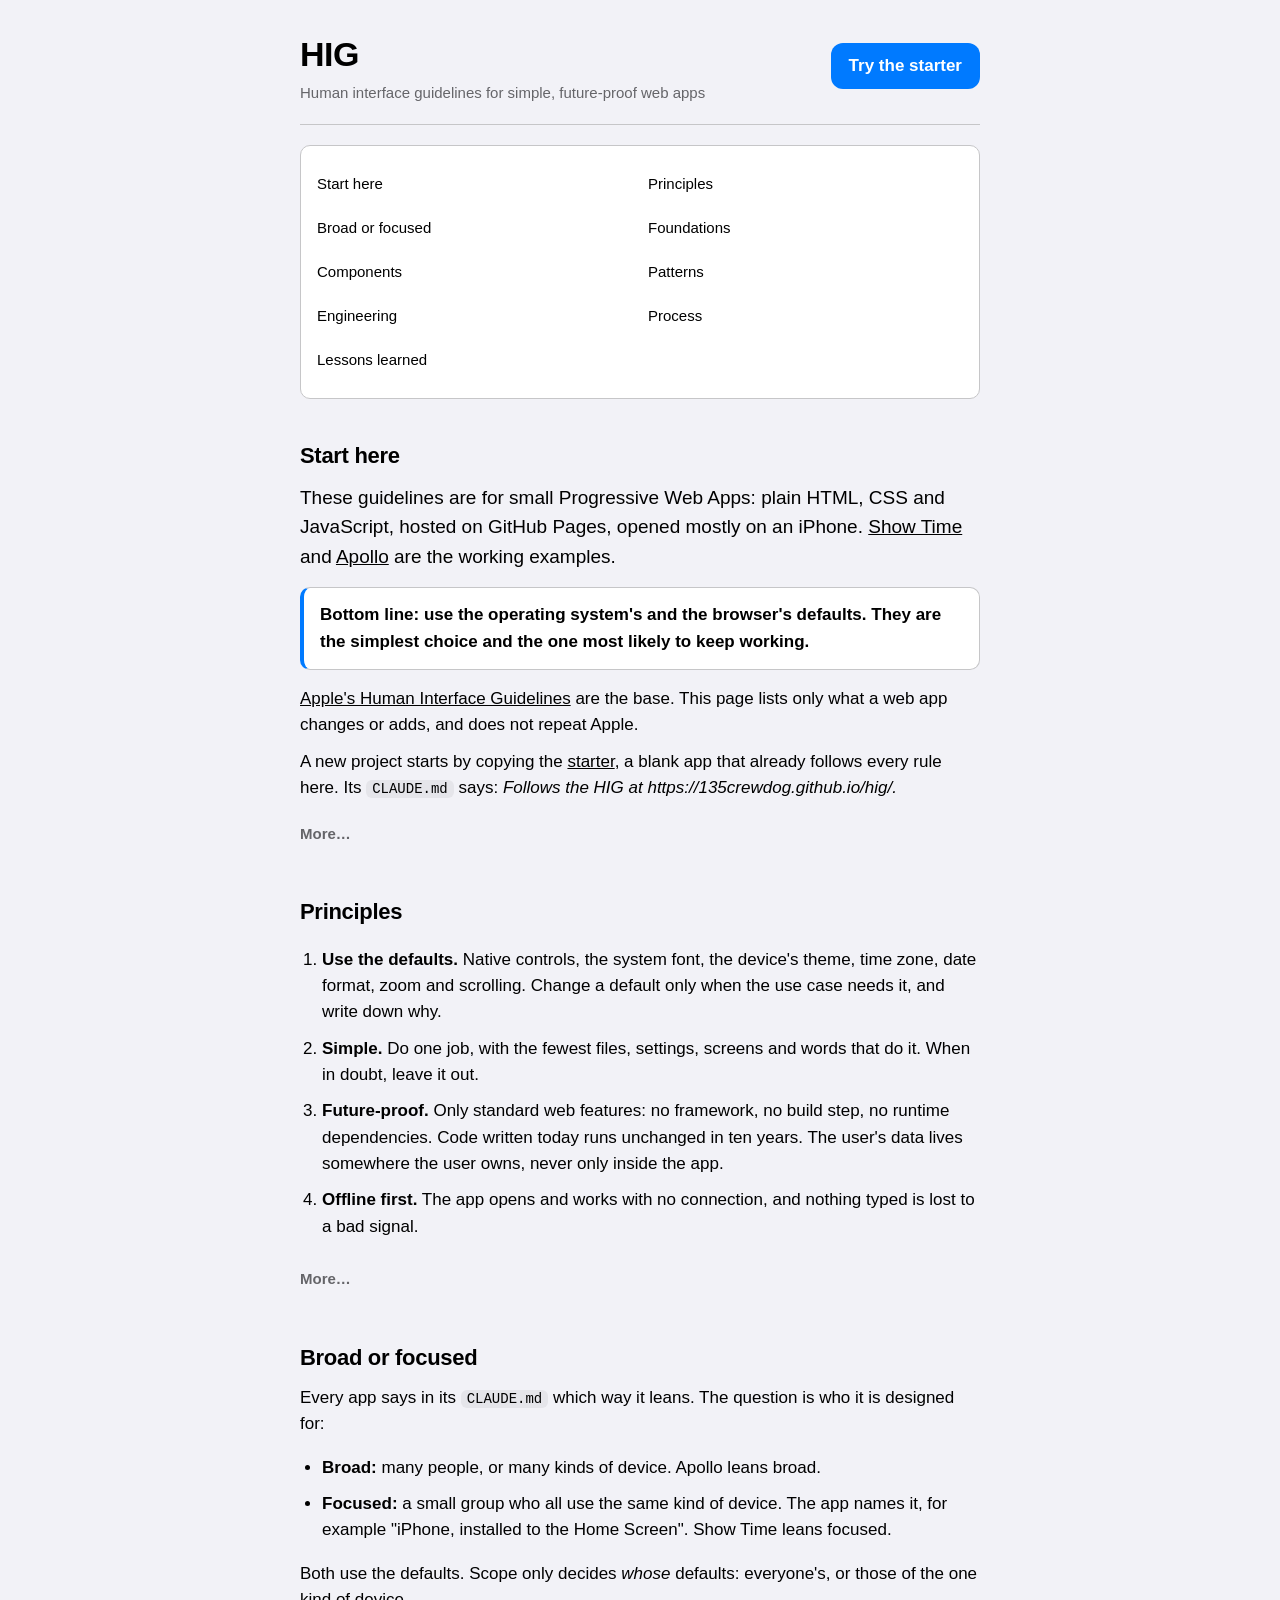
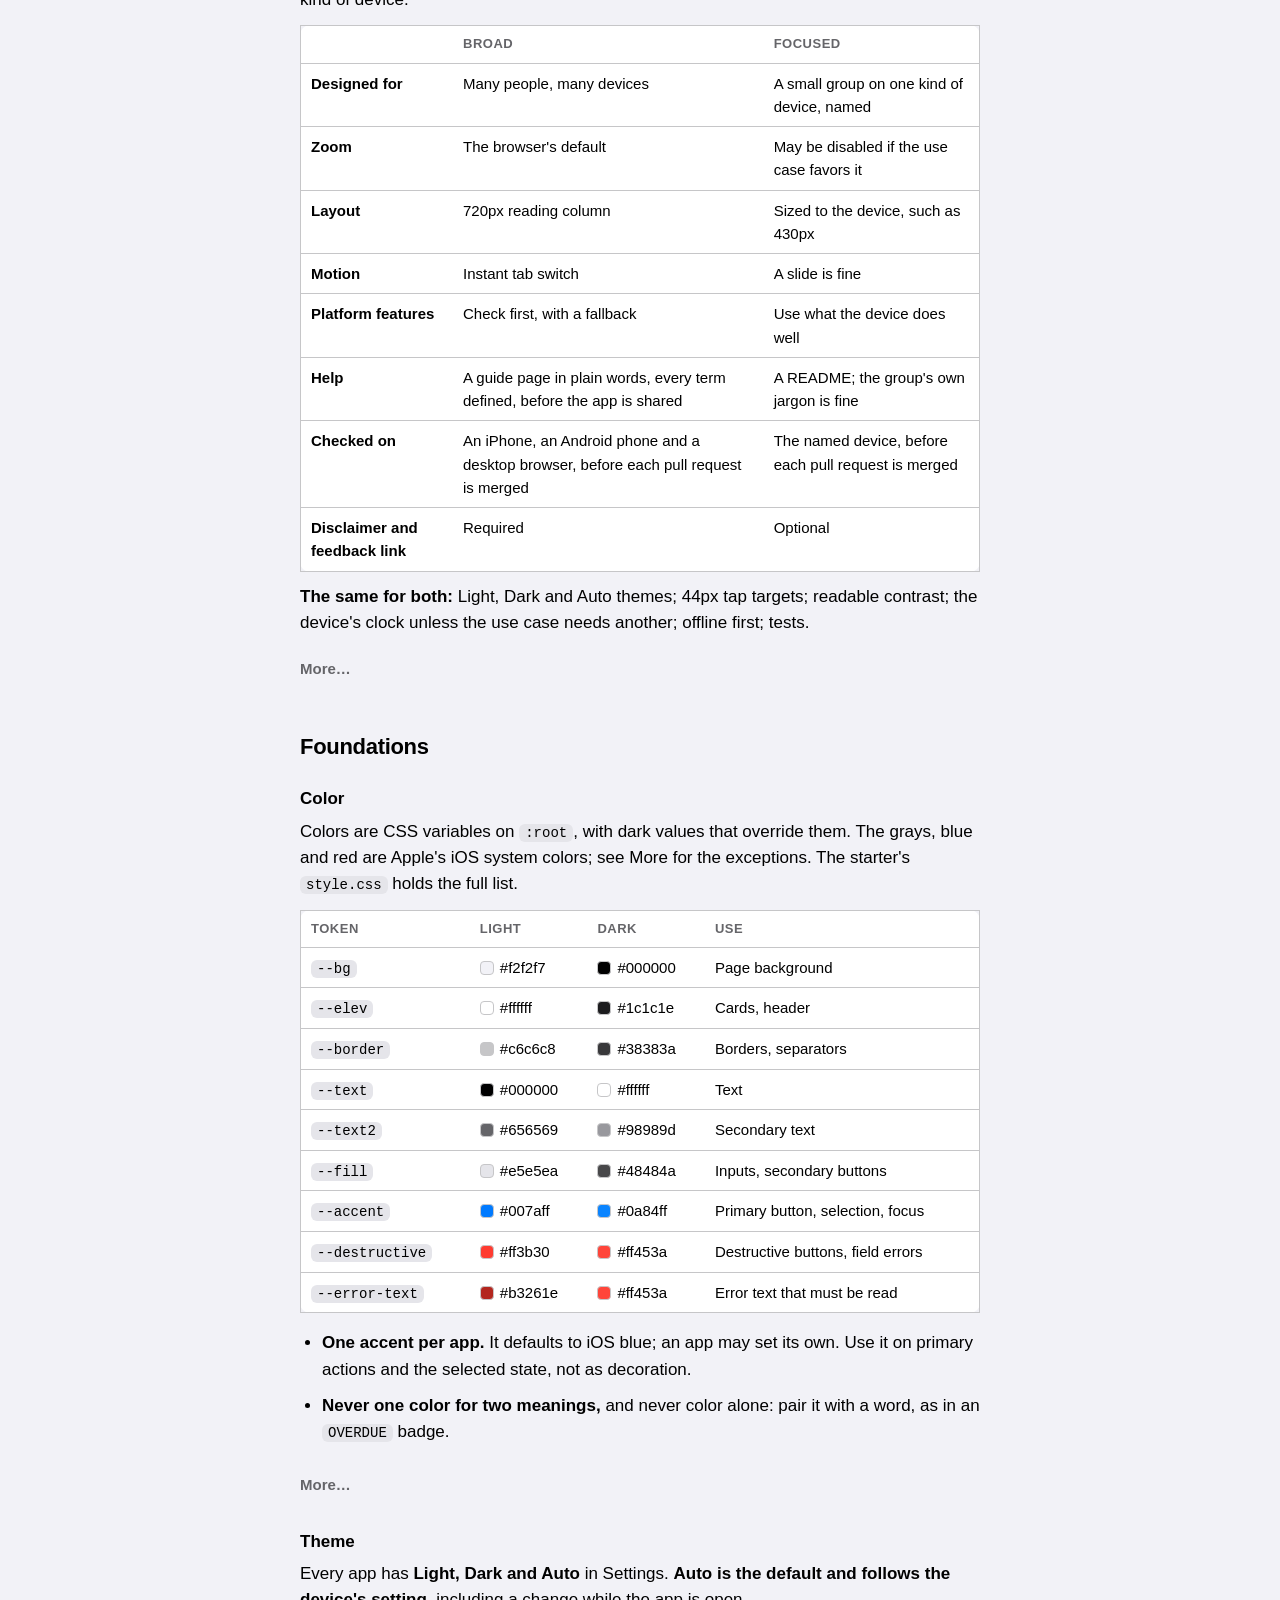
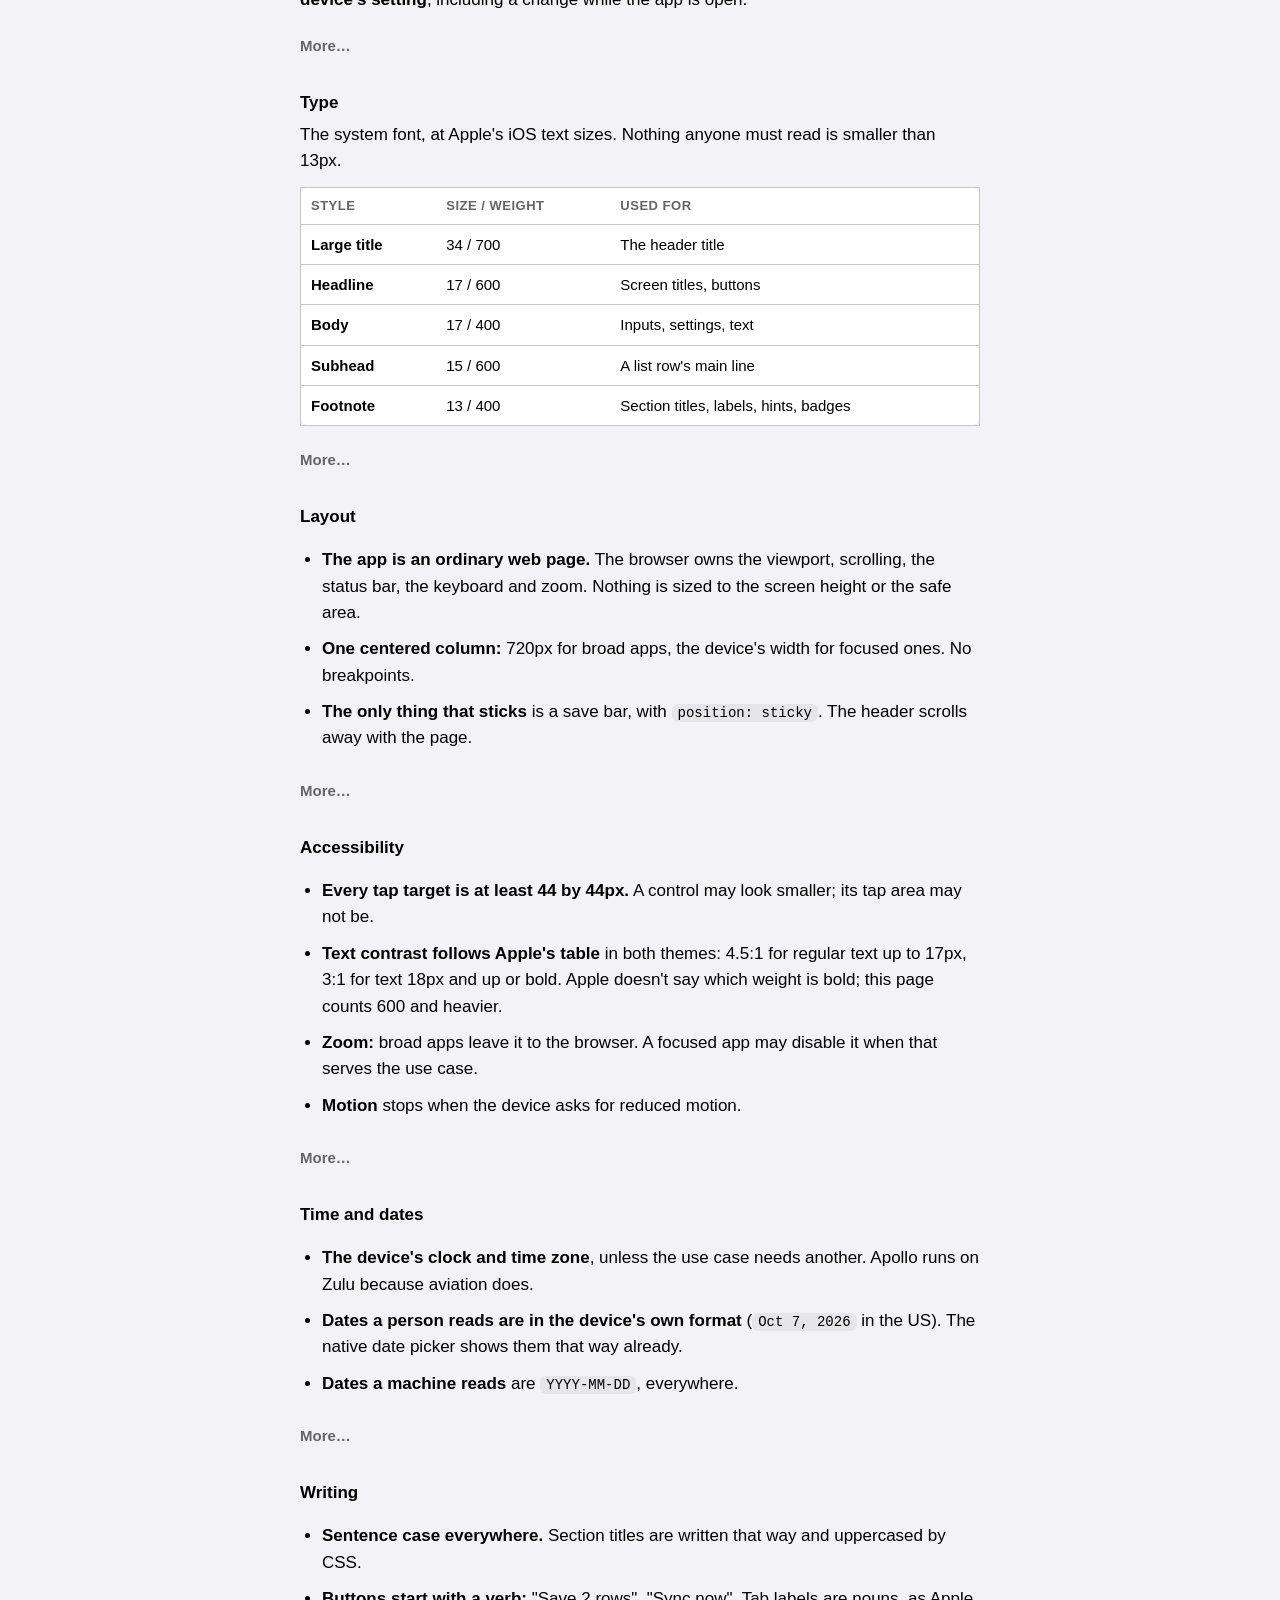
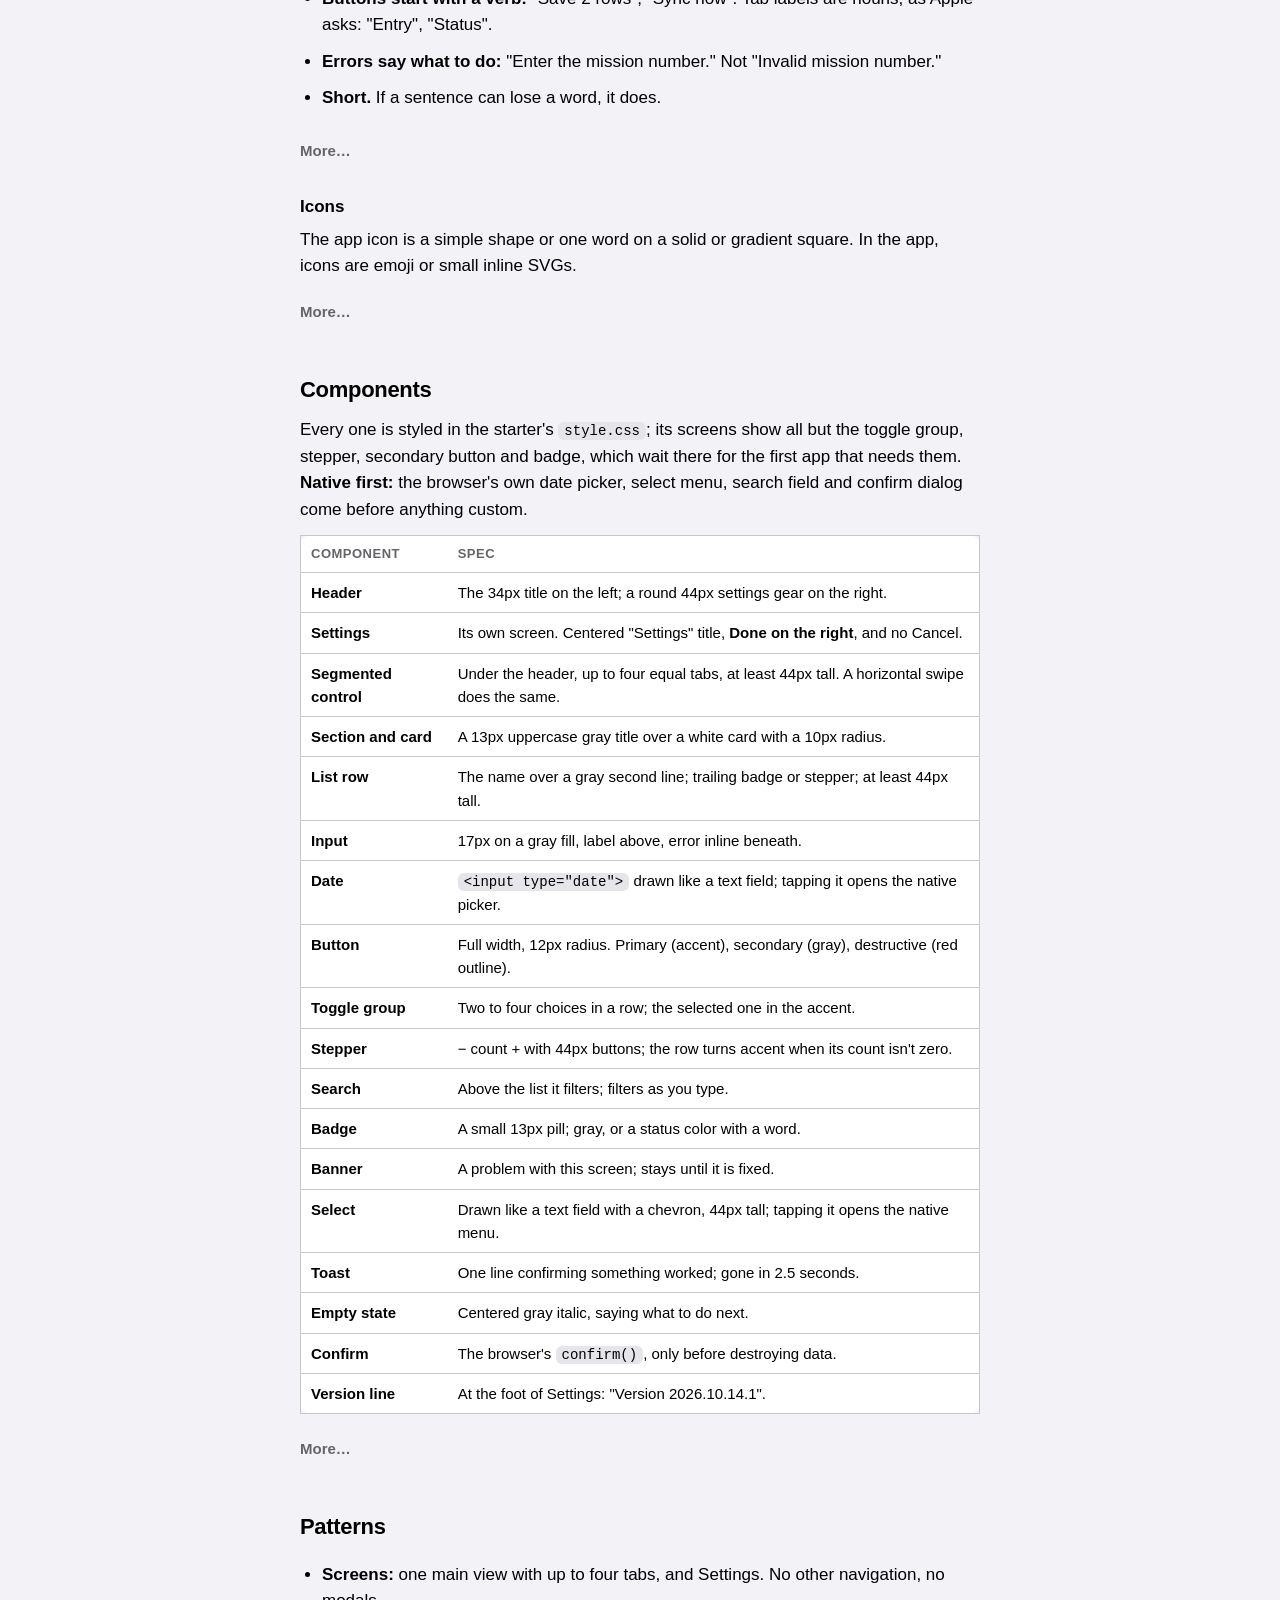
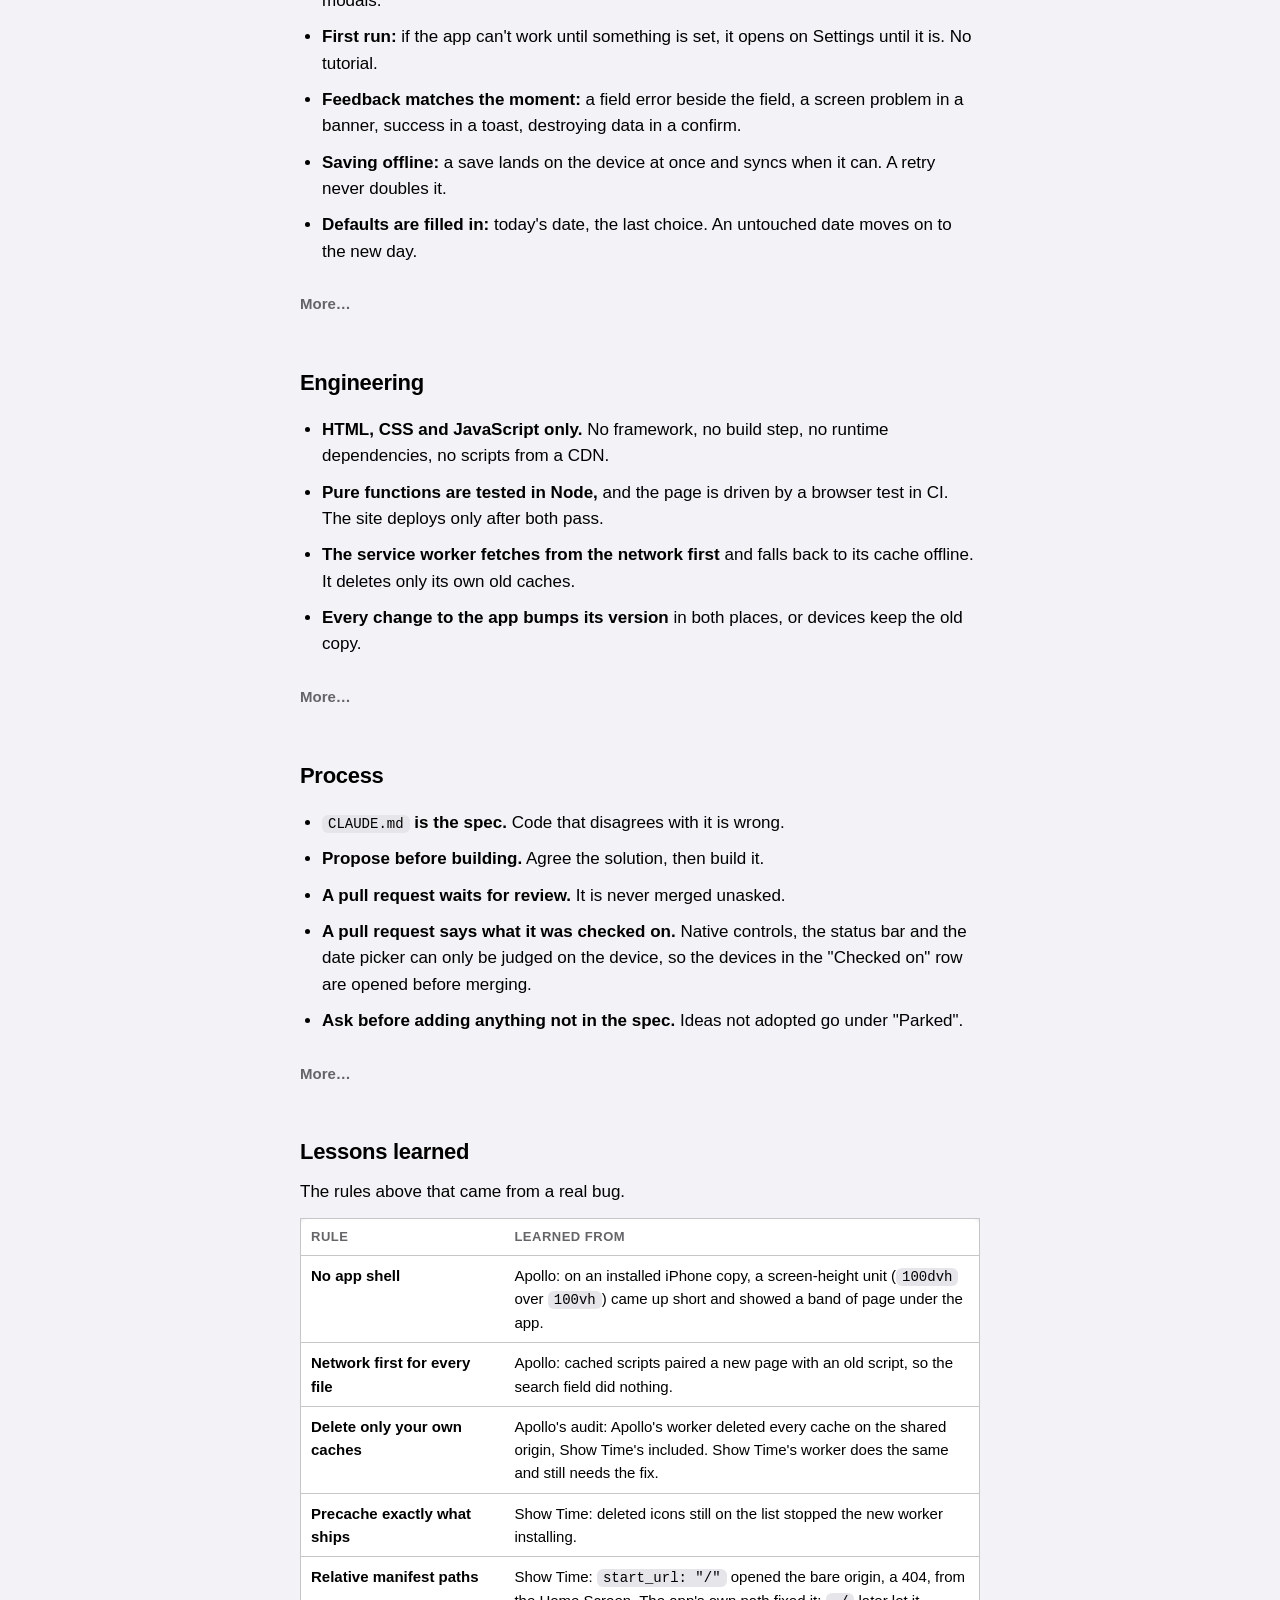
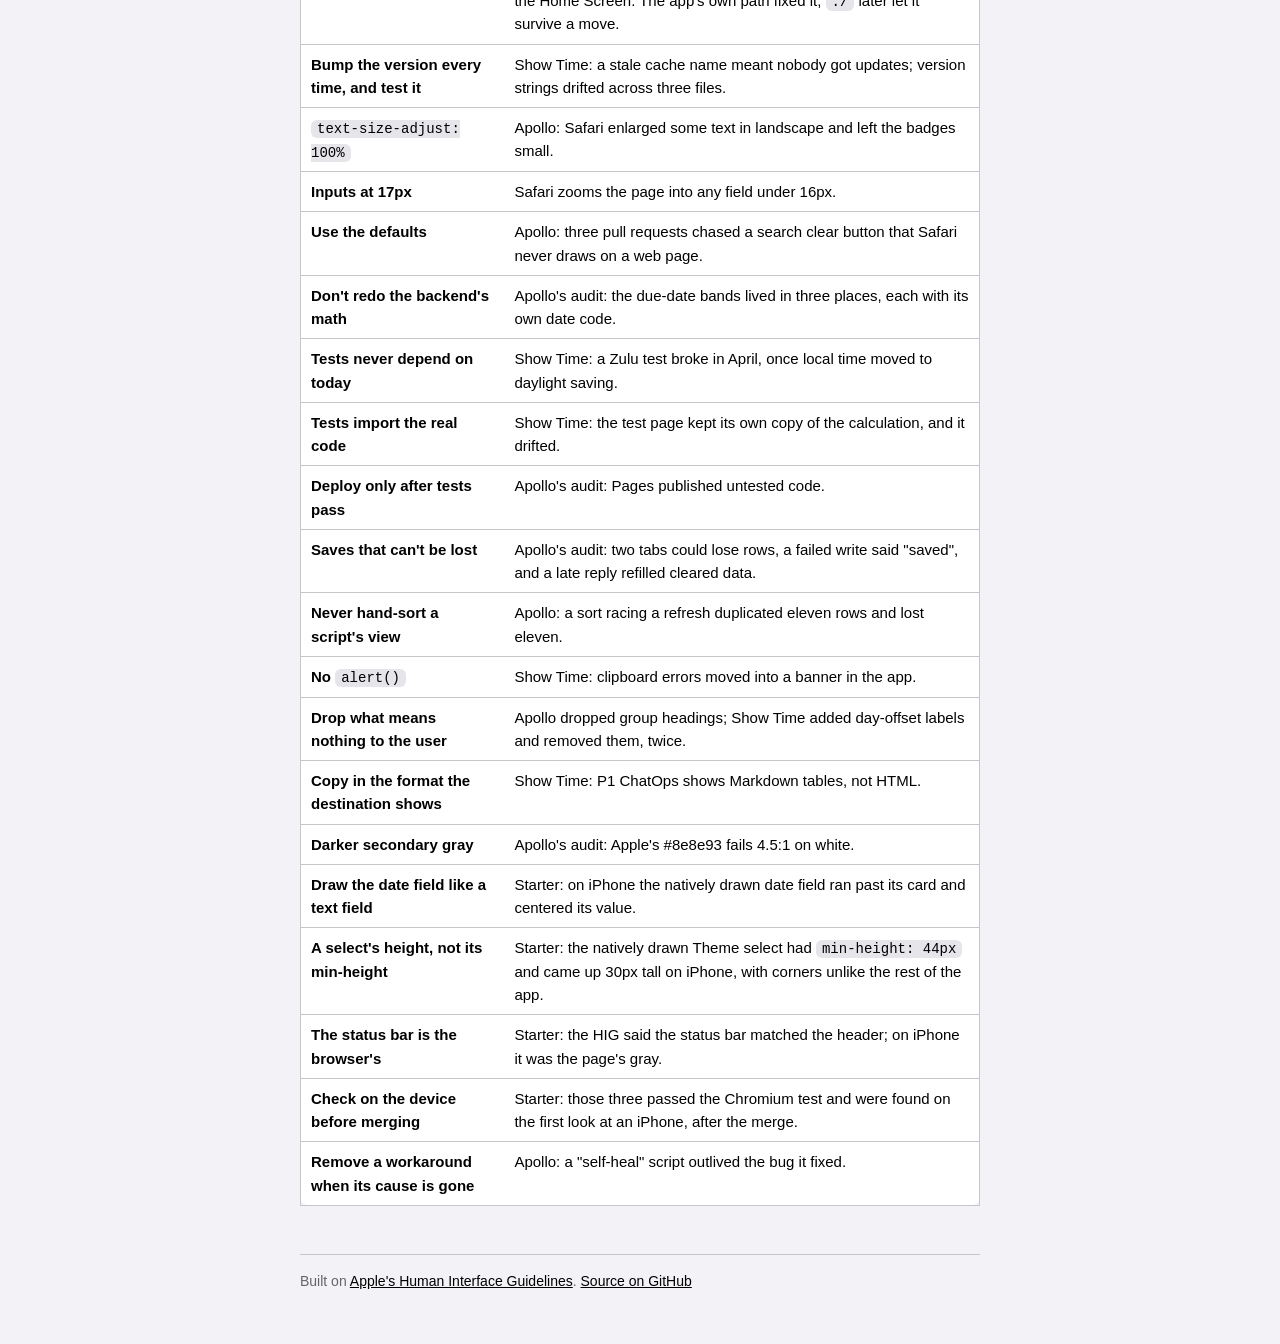
==== commit a5e21ce0: "Draw the theme select like the text fields The natively drawn select's corners didn't match the app'" ====
--- a/index.html
+++ b/index.html
@@ -223,7 +223,7 @@
       <tr><td>Search</td><td>Above the list it filters; filters as you type.</td></tr>
       <tr><td>Badge</td><td>A small 13px pill; gray, or a status color with a word.</td></tr>
       <tr><td>Banner</td><td>A problem with this screen; stays until it is fixed.</td></tr>
-      <tr><td>Select</td><td>The native select, 44px tall; tapping it opens the native menu.</td></tr>
+      <tr><td>Select</td><td>Drawn like a text field with a chevron, 44px tall; tapping it opens the native menu.</td></tr>
       <tr><td>Toast</td><td>One line confirming something worked; gone in 2.5 seconds.</td></tr>
       <tr><td>Empty state</td><td>Centered gray italic, saying what to do next.</td></tr>
       <tr><td>Confirm</td><td>The browser's <code>confirm()</code>, only before destroying data.</td></tr>
@@ -233,7 +233,7 @@
   <details><summary>More</summary>
     <p><b>Header:</b> <code>--elev</code> with a bottom border; the gear is ⚙ on <code>--fill</code> with <code>aria-label="Settings"</code>. <b>Settings:</b> Done is 17px, 600 weight, in the accent, on the trailing side as Apple places it; a spacer balances the left.</p>
     <p><b>Segmented control:</b> track <code>--fill</code>, 13px labels in <code>--text</code>, the selected one <code>--elev</code> and 600 weight with a small shadow. It scrolls the page to the top. The swipe counts only when horizontal movement dominates (vertical at most 0.75 of horizontal) and passes 50px. A touch that starts in a field is never a swipe, so moving a cursor can't change the screen. Broad apps switch instantly; focused apps may slide.</p>
-    <p><b>Input:</b> 17px because Safari zooms the page into any field under 16px. Set <code>inputmode</code>, <code>autocomplete</code>, <code>autocapitalize</code> and <code>spellcheck</code> to suit the field; mark an error with <code>aria-invalid</code> and a red border. Buttons, text fields and the date field drop the native look (<code>appearance: none</code>); the pickers, menus and keyboards they open stay native. On iPhone a natively drawn date field is sized by Safari, which widens it past <code>width: 100%</code>, and its value is centered, so <code>::-webkit-date-and-time-value { text-align: start }</code> lines it up. <b>Select:</b> keeps its native look, with <code>height: 44px</code>, not <code>min-height</code>, which Safari on iPhone replaces with its own 30px.</p>
+    <p><b>Input:</b> 17px because Safari zooms the page into any field under 16px. Set <code>inputmode</code>, <code>autocomplete</code>, <code>autocapitalize</code> and <code>spellcheck</code> to suit the field; mark an error with <code>aria-invalid</code> and a red border. Buttons, text fields, the date field and selects drop the native look (<code>appearance: none</code>) so every control shares the app's shapes; the pickers, menus and keyboards they open stay native, and only checkboxes keep the browser's drawing. On iPhone a natively drawn date field is sized by Safari, which widens it past <code>width: 100%</code>, and its value is centered, so <code>::-webkit-date-and-time-value { text-align: start }</code> lines it up. <b>Select:</b> the input's fill, border and 10px corners, a chevron (a background image per theme) so it still reads as a menu, and <code>height: 44px</code> rather than <code>min-height</code>, which Safari on iPhone replaces with its own 30px when it draws the select.</p>
     <p><b>Button:</b> padding 16px, 17px 600 weight, disabled at half opacity. A slow action changes its label ("Syncing…") and is disabled until done. At most one or two accent buttons on a screen. <b>Stepper:</b> the count is 17px bold with tabular numbers, regular weight at zero, with labels "Add one ⟨name⟩" and "Remove one ⟨name⟩".</p>
     <p><b>Toast:</b> fixed at the bottom center, inverted colors, <code>role="status"</code>. It stays in the page and is emptied, never hidden with <code>display: none</code>, so screen readers announce each message. Never for an error that needs action: that goes in a banner or beside the field. <b>Settings:</b> every setting applies the moment it changes, so there is nothing to cancel, and Done alone closes the screen; Apple pairs Done with Cancel on a sheet. Opening Settings moves focus to Done, and Done returns it to the gear. <b>Confirm:</b> its buttons are the browser's Cancel and OK, the one place OK stands where Apple would put a verb, because a native dialog beats a custom one. So the text is a question OK plainly answers, saying what will and won't be touched. <code>alert()</code> is never used.</p>
   </details>
@@ -322,7 +322,7 @@
       <tr><td>Copy in the format the destination shows</td><td>Show Time: P1 ChatOps shows Markdown tables, not HTML.</td></tr>
       <tr><td>Darker secondary gray</td><td>Apollo's audit: Apple's #8e8e93 fails 4.5:1 on white.</td></tr>
       <tr><td>Draw the date field like a text field</td><td>Starter: on iPhone the natively drawn date field ran past its card and centered its value.</td></tr>
-      <tr><td>A select's height, not its min-height</td><td>Starter: the Theme select had <code>min-height: 44px</code> and came up 30px tall on iPhone.</td></tr>
+      <tr><td>A select's height, not its min-height</td><td>Starter: the natively drawn Theme select had <code>min-height: 44px</code> and came up 30px tall on iPhone, with corners unlike the rest of the app.</td></tr>
       <tr><td>The status bar is the browser's</td><td>Starter: the HIG said the status bar matched the header; on iPhone it was the page's gray.</td></tr>
       <tr><td>Check on the device before merging</td><td>Starter: those three passed the Chromium test and were found on the first look at an iPhone, after the merge.</td></tr>
       <tr><td>Remove a workaround when its cause is gone</td><td>Apollo: a "self-heal" script outlived the bug it fixed.</td></tr>
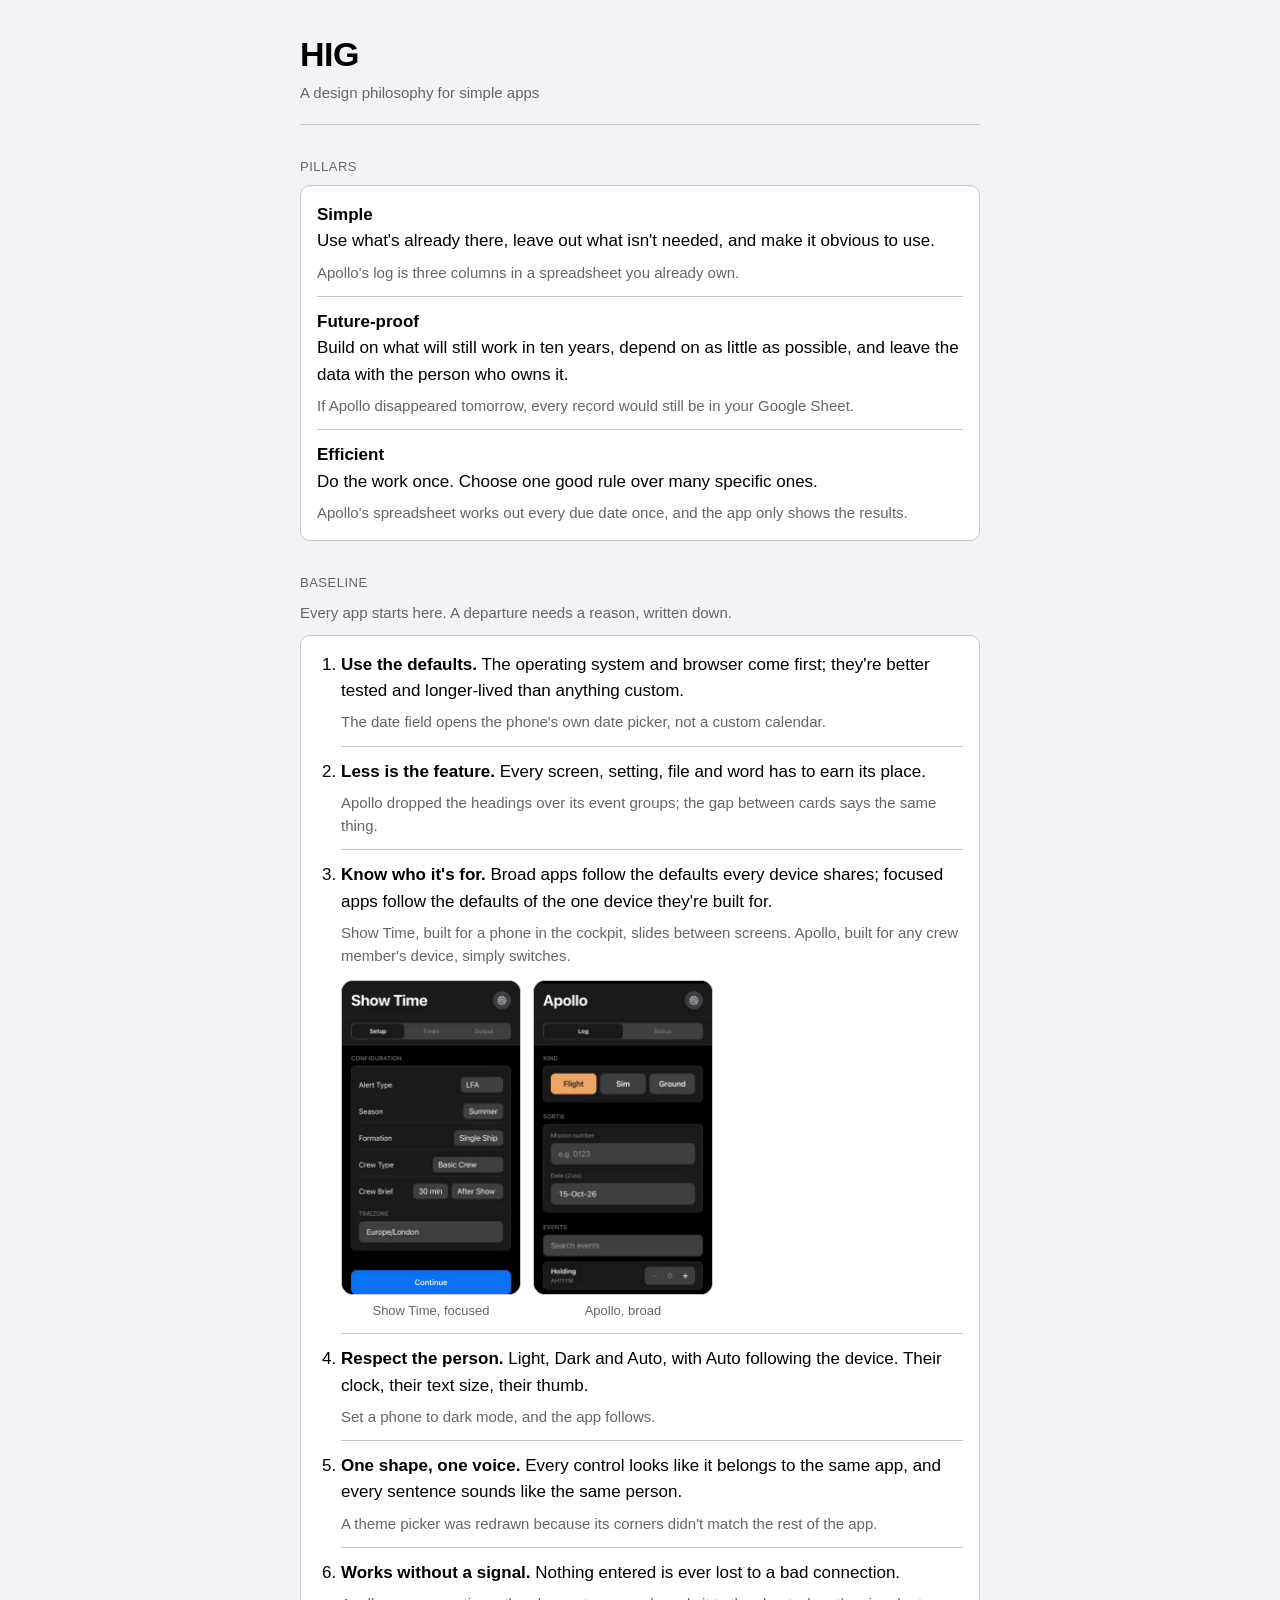
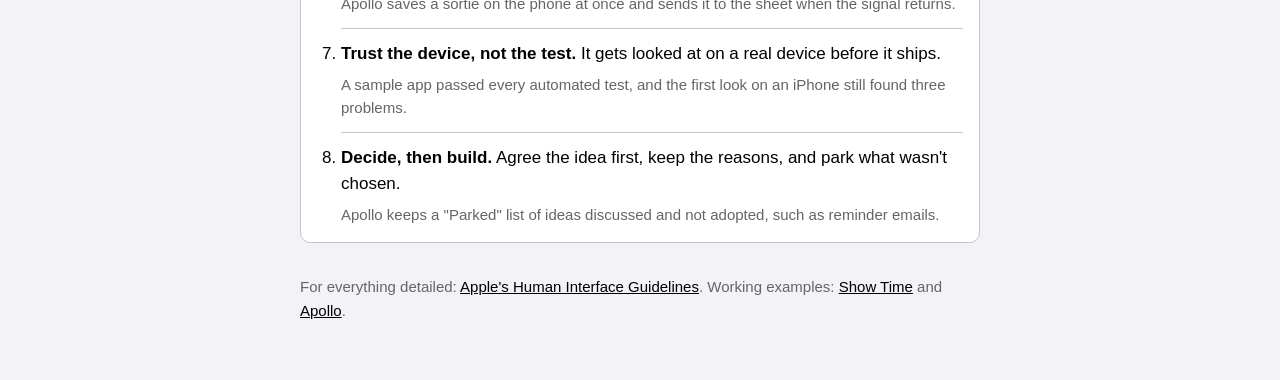
==== commit fd5a846a: "Make the HIG a one-page design philosophy and remove the starter The page is now the user's design p" ====
--- a/index.html
+++ b/index.html
@@ -4,336 +4,77 @@
 <meta charset="utf-8">
 <meta name="viewport" content="width=device-width, initial-scale=1">
 <title>HIG</title>
-<meta name="description" content="Human interface guidelines for simple, future-proof web apps">
-<meta name="theme-color" content="#ffffff" media="(prefers-color-scheme: light)">
+<meta name="description" content="A design philosophy for simple apps: simple, future-proof, efficient">
+<meta name="theme-color" content="#f2f2f7" media="(prefers-color-scheme: light)">
 <meta name="theme-color" content="#000000" media="(prefers-color-scheme: dark)">
-<link rel="icon" href="starter/icon.svg" type="image/svg+xml">
 <link rel="stylesheet" href="hig.css">
 </head>
 <body>
-<div class="page">
+<main class="page">
 
 <header class="top">
-  <div>
-    <h1>HIG</h1>
-    <p class="sub">Human interface guidelines for simple, future-proof web apps</p>
-  </div>
-  <a class="btn" href="starter/">Try the starter</a>
+  <h1>HIG</h1>
+  <p class="sub">A design philosophy for simple apps</p>
 </header>
 
-<nav class="toc card" aria-label="Contents">
-  <a href="#start">Start here</a>
-  <a href="#principles">Principles</a>
-  <a href="#scope">Broad or focused</a>
-  <a href="#foundations">Foundations</a>
-  <a href="#components">Components</a>
-  <a href="#patterns">Patterns</a>
-  <a href="#engineering">Engineering</a>
-  <a href="#process">Process</a>
-  <a href="#lessons">Lessons learned</a>
-</nav>
-
-<section id="start">
-  <h2>Start here</h2>
-  <p class="lead">These guidelines are for small Progressive Web Apps: plain HTML, CSS and JavaScript, hosted on GitHub Pages, opened mostly on an iPhone. <a href="https://github.com/135crewdog/showtime">Show Time</a> and <a href="https://github.com/135crewdog/apollo">Apollo</a> are the working examples.</p>
-  <div class="rule">Bottom line: use the operating system's and the browser's defaults. They are the simplest choice and the one most likely to keep working.</div>
-  <p><a href="https://developer.apple.com/design/human-interface-guidelines/">Apple's Human Interface Guidelines</a> are the base. This page lists only what a web app changes or adds, and does not repeat Apple.</p>
-  <p>A new project starts by copying the <a href="https://github.com/135crewdog/hig/tree/main/starter">starter</a>, a blank app that already follows every rule here. Its <code>CLAUDE.md</code> says: <i>Follows the HIG at https://135crewdog.github.io/hig/.</i></p>
-  <details><summary>More</summary>
-    <p><b>Which rule wins:</b> the project's own <code>CLAUDE.md</code>, then this page, then Apple's. A project that departs from this page says so in its <code>CLAUDE.md</code>, with the reason.</p>
-    <p><b>Units:</b> read Apple's "pt" as CSS px. They are the same in Safari at the default zoom.</p>
-    <p><b>Changing a rule</b> is a pull request to <a href="https://github.com/135crewdog/hig">the repository</a> with the reason. A rule that came from a bug names the bug under Lessons learned. This page is the HIG; there is no other copy.</p>
-  </details>
+<section>
+  <h2>Pillars</h2>
+  <dl class="rules">
+    <dt>Simple</dt>
+    <dd>Use what's already there, leave out what isn't needed, and make it obvious to use.
+      <p class="ex">Apollo's log is three columns in a spreadsheet you already own.</p></dd>
+    <dt>Future-proof</dt>
+    <dd>Build on what will still work in ten years, depend on as little as possible, and leave the data with the person who owns it.
+      <p class="ex">If Apollo disappeared tomorrow, every record would still be in your Google Sheet.</p></dd>
+    <dt>Efficient</dt>
+    <dd>Do the work once. Choose one good rule over many specific ones.
+      <p class="ex">Apollo's spreadsheet works out every due date once, and the app only shows the results.</p></dd>
+  </dl>
 </section>
 
-<section id="principles">
-  <h2>Principles</h2>
-  <ol>
-    <li><b>Use the defaults.</b> Native controls, the system font, the device's theme, time zone, date format, zoom and scrolling. Change a default only when the use case needs it, and write down why.</li>
-    <li><b>Simple.</b> Do one job, with the fewest files, settings, screens and words that do it. When in doubt, leave it out.</li>
-    <li><b>Future-proof.</b> Only standard web features: no framework, no build step, no runtime dependencies. Code written today runs unchanged in ten years. The user's data lives somewhere the user owns, never only inside the app.</li>
-    <li><b>Offline first.</b> The app opens and works with no connection, and nothing typed is lost to a bad signal.</li>
+<section>
+  <h2>Baseline</h2>
+  <p class="note">Every app starts here. A departure needs a reason, written down.</p>
+  <ol class="rules">
+    <li><b>Use the defaults.</b> The operating system and browser come first; they're better tested and longer-lived than anything custom.
+      <p class="ex">The date field opens the phone's own date picker, not a custom calendar.</p></li>
+    <li><b>Less is the feature.</b> Every screen, setting, file and word has to earn its place.
+      <p class="ex">Apollo dropped the headings over its event groups; the gap between cards says the same thing.</p></li>
+    <li><b>Know who it's for.</b> Broad apps follow the defaults every device shares; focused apps follow the defaults of the one device they're built for.
+      <p class="ex">Show Time, built for a phone in the cockpit, slides between screens. Apollo, built for any crew member's device, simply switches.</p>
+      <div class="pair">
+        <figure>
+          <video src="media/showtime.mp4" poster="media/showtime.jpg" autoplay muted loop playsinline width="180" height="317" aria-label="Show Time sliding from Setup to Times to Output"></video>
+          <figcaption>Show Time, focused</figcaption>
+        </figure>
+        <figure>
+          <video src="media/apollo.mp4" poster="media/apollo.jpg" autoplay muted loop playsinline width="180" height="317" aria-label="Apollo switching from Log to Status and back"></video>
+          <figcaption>Apollo, broad</figcaption>
+        </figure>
+      </div></li>
+    <li><b>Respect the person.</b> Light, Dark and Auto, with Auto following the device. Their clock, their text size, their thumb.
+      <p class="ex">Set a phone to dark mode, and the app follows.</p></li>
+    <li><b>One shape, one voice.</b> Every control looks like it belongs to the same app, and every sentence sounds like the same person.
+      <p class="ex">A theme picker was redrawn because its corners didn't match the rest of the app.</p></li>
+    <li><b>Works without a signal.</b> Nothing entered is ever lost to a bad connection.
+      <p class="ex">Apollo saves a sortie on the phone at once and sends it to the sheet when the signal returns.</p></li>
+    <li><b>Trust the device, not the test.</b> It gets looked at on a real device before it ships.
+      <p class="ex">A sample app passed every automated test, and the first look on an iPhone still found three problems.</p></li>
+    <li><b>Decide, then build.</b> Agree the idea first, keep the reasons, and park what wasn't chosen.
+      <p class="ex">Apollo keeps a "Parked" list of ideas discussed and not adopted, such as reminder emails.</p></li>
   </ol>
-  <details><summary>More</summary>
-    <p>Defaults come first because they are the work someone else maintains. The browser's date picker, zoom, scrolling and dark mode get better every year at no cost; a custom version only gets older. <a href="https://developer.apple.com/design/human-interface-guidelines/design-principles">Apple says it too</a>: include just what's necessary; simplicity isn't minimalism.</p>
-    <p>Apple's eight principles, in one line each:</p>
-    <ul>
-      <li><b>Purpose:</b> make something meaningful.</li>
-      <li><b>Agency:</b> stay out of the way; every action can be undone or is confirmed.</li>
-      <li><b>Responsibility:</b> collect only what is needed.</li>
-      <li><b>Familiarity:</b> known patterns, used the same way everywhere.</li>
-      <li><b>Flexibility:</b> accessible from the start.</li>
-      <li><b>Simplicity:</b> see above.</li>
-      <li><b>Craft:</b> test on a real phone; shipping isn't the finish line.</li>
-      <li><b>Delight:</b> make it human.</li>
-    </ul>
-  </details>
-</section>
-
-<section id="scope">
-  <h2>Broad or focused</h2>
-  <p>Every app says in its <code>CLAUDE.md</code> which way it leans. The question is who it is designed for:</p>
-  <ul>
-    <li><b>Broad:</b> many people, or many kinds of device. Apollo leans broad.</li>
-    <li><b>Focused:</b> a small group who all use the same kind of device. The app names it, for example "iPhone, installed to the Home Screen". Show Time leans focused.</li>
-  </ul>
-  <p>Both use the defaults. Scope only decides <i>whose</i> defaults: everyone's, or those of the one kind of device.</p>
-  <div class="table"><table>
-    <thead><tr><th></th><th>Broad</th><th>Focused</th></tr></thead>
-    <tbody>
-      <tr><td>Designed for</td><td>Many people, many devices</td><td>A small group on one kind of device, named</td></tr>
-      <tr><td>Zoom</td><td>The browser's default</td><td>May be disabled if the use case favors it</td></tr>
-      <tr><td>Layout</td><td>720px reading column</td><td>Sized to the device, such as 430px</td></tr>
-      <tr><td>Motion</td><td>Instant tab switch</td><td>A slide is fine</td></tr>
-      <tr><td>Platform features</td><td>Check first, with a fallback</td><td>Use what the device does well</td></tr>
-      <tr><td>Help</td><td>A guide page in plain words, every term defined, before the app is shared</td><td>A README; the group's own jargon is fine</td></tr>
-      <tr><td>Checked on</td><td>An iPhone, an Android phone and a desktop browser, before each pull request is merged</td><td>The named device, before each pull request is merged</td></tr>
-      <tr><td>Disclaimer and feedback link</td><td>Required</td><td>Optional</td></tr>
-    </tbody>
-  </table></div>
-  <p><b>The same for both:</b> Light, Dark and Auto themes; 44px tap targets; readable contrast; the device's clock unless the use case needs another; offline first; tests.</p>
-  <details><summary>More</summary>
-    <p>Scope is a lean, not a box. An app may take one rule from the other side; it writes down which, and why. The starter is broad, because loosening a rule is easier than adding one back.</p>
-    <p>Show Time's sliding tabs, 430px width and disabled zoom are focused choices for a phone in a cockpit. Apollo's instant tabs, 720px column and default zoom are broad choices for whatever device a crew member has.</p>
-  </details>
-</section>
-
-<section id="foundations">
-  <h2>Foundations</h2>
-
-  <h3>Color</h3>
-  <p>Colors are CSS variables on <code>:root</code>, with dark values that override them. The grays, blue and red are Apple's iOS system colors; see More for the exceptions. The starter's <code>style.css</code> holds the full list.</p>
-  <div class="table"><table>
-    <thead><tr><th>Token</th><th>Light</th><th>Dark</th><th>Use</th></tr></thead>
-    <tbody>
-      <tr><td><code>--bg</code></td><td><span class="swatch" style="background:#f2f2f7"></span>#f2f2f7</td><td><span class="swatch" style="background:#000"></span>#000000</td><td>Page background</td></tr>
-      <tr><td><code>--elev</code></td><td><span class="swatch" style="background:#fff"></span>#ffffff</td><td><span class="swatch" style="background:#1c1c1e"></span>#1c1c1e</td><td>Cards, header</td></tr>
-      <tr><td><code>--border</code></td><td><span class="swatch" style="background:#c6c6c8"></span>#c6c6c8</td><td><span class="swatch" style="background:#38383a"></span>#38383a</td><td>Borders, separators</td></tr>
-      <tr><td><code>--text</code></td><td><span class="swatch" style="background:#000"></span>#000000</td><td><span class="swatch" style="background:#fff"></span>#ffffff</td><td>Text</td></tr>
-      <tr><td><code>--text2</code></td><td><span class="swatch" style="background:#656569"></span>#656569</td><td><span class="swatch" style="background:#98989d"></span>#98989d</td><td>Secondary text</td></tr>
-      <tr><td><code>--fill</code></td><td><span class="swatch" style="background:#e5e5ea"></span>#e5e5ea</td><td><span class="swatch" style="background:#48484a"></span>#48484a</td><td>Inputs, secondary buttons</td></tr>
-      <tr><td><code>--accent</code></td><td><span class="swatch" style="background:#007aff"></span>#007aff</td><td><span class="swatch" style="background:#0a84ff"></span>#0a84ff</td><td>Primary button, selection, focus</td></tr>
-      <tr><td><code>--destructive</code></td><td><span class="swatch" style="background:#ff3b30"></span>#ff3b30</td><td><span class="swatch" style="background:#ff453a"></span>#ff453a</td><td>Destructive buttons, field errors</td></tr>
-      <tr><td><code>--error-text</code></td><td><span class="swatch" style="background:#b3261e"></span>#b3261e</td><td><span class="swatch" style="background:#ff453a"></span>#ff453a</td><td>Error text that must be read</td></tr>
-    </tbody>
-  </table></div>
-  <ul>
-    <li><b>One accent per app.</b> It defaults to iOS blue; an app may set its own. Use it on primary actions and the selected state, not as decoration.</li>
-    <li><b>Never one color for two meanings,</b> and never color alone: pair it with a word, as in an <code>OVERDUE</code> badge.</li>
-  </ul>
-  <details><summary>More</summary>
-    <p><b>Secondary text is #656569 in light mode, not Apple's #8e8e93,</b> and error text is #b3261e. Apple's gray fails the 4.5:1 minimum for regular text on white; Apollo darkened both after an audit, because readability wins over matching.</p>
-    <p><b>The accent and destructive colors are #007aff and #ff3b30,</b> iOS blue and red as Apple published them until 2025 and as both apps use them. Apple now lists #0088ff and #ff383c and says its documented values change between releases, so these stay on purpose. They are used only on bold labels and buttons, where 3:1 applies (white on #007aff is 4.0:1, #ff3b30 on white about 3.5:1). Regular-weight text never uses them, and regular text on <code>--fill</code> uses <code>--text</code>, because <code>--text2</code> on <code>--fill</code> is only 3.2:1 in dark.</p>
-    <p>Apollo's accent is red #e06666 with dark text, drawn from its due-date colors. Banners use their own warning and error tokens (amber for caution, red for warning, the aviation convention). Apple publishes no values for its label and separator colors, so these come from Show Time and Apollo.</p>
-  </details>
-
-  <h3>Theme</h3>
-  <p>Every app has <b>Light, Dark and Auto</b> in Settings. <b>Auto is the default and follows the device's setting</b>, including a change while the app is open.</p>
-  <details><summary>More</summary>
-    <p>Apple advises against an in-app appearance setting. It stays on purpose: someone may want dark in a cockpit while the phone stays light.</p>
-    <p><b>How:</b> a <code>data-theme</code> attribute on <code>&lt;html&gt;</code> picks Light or Dark, and Auto is plain CSS: the dark values sit under <code>:root[data-theme="dark"]</code> and again under <code>@media (prefers-color-scheme: dark)</code> for <code>:root:not([data-theme="light"])</code>. The repetition is the price of the first paint matching the device before any script runs. <code>color-scheme</code> is set with the values, so native controls match too. Stored values are <code>light</code>, <code>dark</code>, <code>auto</code>.</p>
-    <p><b>The status bar is the browser's.</b> After each change <code>&lt;meta name="theme-color"&gt;</code> takes the header's color for the browsers that read it (Chrome, Android). Safari on iPhone ignores it and colors its bars from the page background, so there the status bar is <code>--bg</code>. That is the default and it is accepted: forcing it would take a background on <code>html</code> sized to the screen, which the layout rules forbid.</p>
-    <p><b>No system setting?</b> Every current browser reports one. If an app ever targets one that doesn't, consider having Auto follow sunrise and sunset instead.</p>
-  </details>
-
-  <h3>Type</h3>
-  <p>The system font, at Apple's iOS text sizes. Nothing anyone must read is smaller than 13px.</p>
-  <div class="table"><table>
-    <thead><tr><th>Style</th><th>Size / weight</th><th>Used for</th></tr></thead>
-    <tbody>
-      <tr><td>Large title</td><td>34 / 700</td><td>The header title</td></tr>
-      <tr><td>Headline</td><td>17 / 600</td><td>Screen titles, buttons</td></tr>
-      <tr><td>Body</td><td>17 / 400</td><td>Inputs, settings, text</td></tr>
-      <tr><td>Subhead</td><td>15 / 600</td><td>A list row's main line</td></tr>
-      <tr><td>Footnote</td><td>13 / 400</td><td>Section titles, labels, hints, badges</td></tr>
-    </tbody>
-  </table></div>
-  <details><summary>More</summary>
-    <p>The stack is <code>-apple-system, BlinkMacSystemFont, "SF Pro Display", "Helvetica Neue", sans-serif</code>, with <code>-webkit-font-smoothing: antialiased</code>. It gives SF Pro on Apple devices without embedding it, which Apple's license forbids. The system font adjusts its own letter spacing, so body text gets none; the 34px title takes <code>-0.5px</code>.</p>
-    <p>Set <code>text-size-adjust: 100%</code> on <code>html</code>, or Safari enlarges some text in landscape and not the rest. Numbers that line up use <code>font-variant-numeric: tabular-nums</code>. Weights are 400, 600 and 700; never light or thin.</p>
-  </details>
-
-  <h3>Layout</h3>
-  <ul>
-    <li><b>The app is an ordinary web page.</b> The browser owns the viewport, scrolling, the status bar, the keyboard and zoom. Nothing is sized to the screen height or the safe area.</li>
-    <li><b>One centered column:</b> 720px for broad apps, the device's width for focused ones. No breakpoints.</li>
-    <li><b>The only thing that sticks</b> is a save bar, with <code>position: sticky</code>. The header scrolls away with the page.</li>
-  </ul>
-  <details><summary>More</summary>
-    <p>Never use <code>vh</code>, <code>dvh</code>, <code>height: 100%</code> chains, <code>position: fixed; inset: 0</code> or <code>env(safe-area-inset-*)</code>. The page background is the app's background, so nothing can show behind it. Apollo learned this the hard way (see Lessons learned).</p>
-    <p><b>Spacing</b> is on an 8px grid: header 16px by 20px, panel 20px, 24px between sections, 8px from a section title to its card, 16px inside a card and between fields, 12px between buttons. <b>Radii:</b> 10px for cards, inputs and banners; 12px for full-width buttons; 9px and 7px for the segmented control. <b>Borders</b> are 1px. <b>Shadows</b> only on the selected segment and the toast.</p>
-  </details>
-
-  <h3>Accessibility</h3>
-  <ul>
-    <li><b>Every tap target is at least 44 by 44px.</b> A control may look smaller; its tap area may not be.</li>
-    <li><b>Text contrast follows Apple's table</b> in both themes: 4.5:1 for regular text up to 17px, 3:1 for text 18px and up or bold. Apple doesn't say which weight is bold; this page counts 600 and heavier.</li>
-    <li><b>Zoom:</b> broad apps leave it to the browser. A focused app may disable it when that serves the use case.</li>
-    <li><b>Motion</b> stops when the device asks for reduced motion.</li>
-  </ul>
-  <details><summary>More</summary>
-    <p>The broad viewport line is exactly <code>&lt;meta name="viewport" content="width=device-width, initial-scale=1"&gt;</code>. A focused app that disables zoom adds <code>maximum-scale=1, user-scalable=no</code> and says why in its <code>CLAUDE.md</code>.</p>
-    <p>Visible keyboard focus: <code>:focus-visible { outline: 2px solid var(--accent) }</code>. Reduced motion: transitions off under <code>@media (prefers-reduced-motion: reduce)</code>. Use HTML for what it can do (<code>&lt;button&gt;</code>, <code>&lt;label for&gt;</code>, <code>&lt;h1&gt;</code>), then ARIA for the rest: tabs with <code>role="tab"</code>, <code>aria-selected</code> and arrow keys; <code>aria-pressed</code> on toggles; <code>aria-label</code> on icon buttons; <code>role="status"</code> on toasts and <code>role="alert"</code> on banners; <code>aria-describedby</code> from a field to its error. A gesture always has a visible control that does the same.</p>
-  </details>
-
-  <h3>Time and dates</h3>
-  <ul>
-    <li><b>The device's clock and time zone</b>, unless the use case needs another. Apollo runs on Zulu because aviation does.</li>
-    <li><b>Dates a person reads are in the device's own format</b> (<code>Oct 7, 2026</code> in the US). The native date picker shows them that way already.</li>
-    <li><b>Dates a machine reads</b> are <code>YYYY-MM-DD</code>, everywhere.</li>
-  </ul>
-  <details><summary>More</summary>
-    <p>Format with <code>toLocaleDateString(undefined, { dateStyle: 'medium', timeZone: 'UTC' })</code> on a <code>new Date(0)</code> set with <code>setUTCFullYear(y, m - 1, d)</code>, so no time zone moves it a day (not <code>Date.UTC</code>, which reads a year below 100 as 19xx). An app whose users share a convention may use it instead and say so: Apollo shows <code>07-Oct-26</code> and runs every date on Zulu, where "today" is <code>new Date().toISOString().slice(0, 10)</code>.</p>
-  </details>
-
-  <h3>Writing</h3>
-  <ul>
-    <li><b>Sentence case everywhere.</b> Section titles are written that way and uppercased by CSS.</li>
-    <li><b>Buttons start with a verb:</b> "Save 2 rows", "Sync now". Tab labels are nouns, as Apple asks: "Entry", "Status".</li>
-    <li><b>Errors say what to do:</b> "Enter the mission number." Not "Invalid mission number."</li>
-    <li><b>Short.</b> If a sentence can lose a word, it does.</li>
-  </ul>
-  <details><summary>More</summary>
-    <p>Proper nouns keep their capitals (Zulu, Task ID). A status flag may be capitals on purpose (<code>OVERDUE</code>). "Cancel" is always "Cancel"; never "Yes" and "No"; no "OK" where a verb fits (the browser's <code>confirm()</code> is the exception; see Components). Errors end with a period and give the next step: "No connection. Rows are saved on this device and will sync later." No "oops", no blame, no "we". Count correctly: "1 row", "2 rows". Use "tap" only in an app made for phones; otherwise "choose".</p>
-  </details>
-
-  <h3>Icons</h3>
-  <p>The app icon is a simple shape or one word on a solid or gradient square. In the app, icons are emoji or small inline SVGs.</p>
-  <details><summary>More</summary>
-    <p>One SVG is the source; <code>render-icons.js</code> in the starter makes the 192 and 512px PNGs from it. The square is full-bleed and opaque, because iOS rounds the corners. No icon fonts, no icon library, and no SF Symbols artwork (its license). Follow Apple's metaphors: ⚙ settings, + add, − remove, × close, ✓ done.</p>
-  </details>
-</section>
-
-<section id="components">
-  <h2>Components</h2>
-  <p>Every one is styled in the starter's <code>style.css</code>; its screens show all but the toggle group, stepper, secondary button and badge, which wait there for the first app that needs them. <b>Native first:</b> the browser's own date picker, select menu, search field and confirm dialog come before anything custom.</p>
-  <div class="table"><table>
-    <thead><tr><th>Component</th><th>Spec</th></tr></thead>
-    <tbody>
-      <tr><td>Header</td><td>The 34px title on the left; a round 44px settings gear on the right.</td></tr>
-      <tr><td>Settings</td><td>Its own screen. Centered "Settings" title, <b>Done on the right</b>, and no Cancel.</td></tr>
-      <tr><td>Segmented control</td><td>Under the header, up to four equal tabs, at least 44px tall. A horizontal swipe does the same.</td></tr>
-      <tr><td>Section and card</td><td>A 13px uppercase gray title over a white card with a 10px radius.</td></tr>
-      <tr><td>List row</td><td>The name over a gray second line; trailing badge or stepper; at least 44px tall.</td></tr>
-      <tr><td>Input</td><td>17px on a gray fill, label above, error inline beneath.</td></tr>
-      <tr><td>Date</td><td><code>&lt;input type="date"&gt;</code> drawn like a text field; tapping it opens the native picker.</td></tr>
-      <tr><td>Button</td><td>Full width, 12px radius. Primary (accent), secondary (gray), destructive (red outline).</td></tr>
-      <tr><td>Toggle group</td><td>Two to four choices in a row; the selected one in the accent.</td></tr>
-      <tr><td>Stepper</td><td>− count + with 44px buttons; the row turns accent when its count isn't zero.</td></tr>
-      <tr><td>Search</td><td>Above the list it filters; filters as you type.</td></tr>
-      <tr><td>Badge</td><td>A small 13px pill; gray, or a status color with a word.</td></tr>
-      <tr><td>Banner</td><td>A problem with this screen; stays until it is fixed.</td></tr>
-      <tr><td>Select</td><td>Drawn like a text field with a chevron, 44px tall; tapping it opens the native menu.</td></tr>
-      <tr><td>Toast</td><td>One line confirming something worked; gone in 2.5 seconds.</td></tr>
-      <tr><td>Empty state</td><td>Centered gray italic, saying what to do next.</td></tr>
-      <tr><td>Confirm</td><td>The browser's <code>confirm()</code>, only before destroying data.</td></tr>
-      <tr><td>Version line</td><td>At the foot of Settings: "Version 2026.10.14.1".</td></tr>
-    </tbody>
-  </table></div>
-  <details><summary>More</summary>
-    <p><b>Header:</b> <code>--elev</code> with a bottom border; the gear is ⚙ on <code>--fill</code> with <code>aria-label="Settings"</code>. <b>Settings:</b> Done is 17px, 600 weight, in the accent, on the trailing side as Apple places it; a spacer balances the left.</p>
-    <p><b>Segmented control:</b> track <code>--fill</code>, 13px labels in <code>--text</code>, the selected one <code>--elev</code> and 600 weight with a small shadow. It scrolls the page to the top. The swipe counts only when horizontal movement dominates (vertical at most 0.75 of horizontal) and passes 50px. A touch that starts in a field is never a swipe, so moving a cursor can't change the screen. Broad apps switch instantly; focused apps may slide.</p>
-    <p><b>Input:</b> 17px because Safari zooms the page into any field under 16px. Set <code>inputmode</code>, <code>autocomplete</code>, <code>autocapitalize</code> and <code>spellcheck</code> to suit the field; mark an error with <code>aria-invalid</code> and a red border. Buttons, text fields, the date field and selects drop the native look (<code>appearance: none</code>) so every control shares the app's shapes; the pickers, menus and keyboards they open stay native, and only checkboxes keep the browser's drawing. On iPhone a natively drawn date field is sized by Safari, which widens it past <code>width: 100%</code>, and its value is centered, so <code>::-webkit-date-and-time-value { text-align: start }</code> lines it up. <b>Select:</b> the input's fill, border and 10px corners, a chevron (a background image per theme) so it still reads as a menu, and <code>height: 44px</code> rather than <code>min-height</code>, which Safari on iPhone replaces with its own 30px when it draws the select.</p>
-    <p><b>Button:</b> padding 16px, 17px 600 weight, disabled at half opacity. A slow action changes its label ("Syncing…") and is disabled until done. At most one or two accent buttons on a screen. <b>Stepper:</b> the count is 17px bold with tabular numbers, regular weight at zero, with labels "Add one ⟨name⟩" and "Remove one ⟨name⟩".</p>
-    <p><b>Toast:</b> fixed at the bottom center, inverted colors, <code>role="status"</code>. It stays in the page and is emptied, never hidden with <code>display: none</code>, so screen readers announce each message. Never for an error that needs action: that goes in a banner or beside the field. <b>Settings:</b> every setting applies the moment it changes, so there is nothing to cancel, and Done alone closes the screen; Apple pairs Done with Cancel on a sheet. Opening Settings moves focus to Done, and Done returns it to the gear. <b>Confirm:</b> its buttons are the browser's Cancel and OK, the one place OK stands where Apple would put a verb, because a native dialog beats a custom one. So the text is a question OK plainly answers, saying what will and won't be touched. <code>alert()</code> is never used.</p>
-  </details>
-</section>
-
-<section id="patterns">
-  <h2>Patterns</h2>
-  <ul>
-    <li><b>Screens:</b> one main view with up to four tabs, and Settings. No other navigation, no modals.</li>
-    <li><b>First run:</b> if the app can't work until something is set, it opens on Settings until it is. No tutorial.</li>
-    <li><b>Feedback matches the moment:</b> a field error beside the field, a screen problem in a banner, success in a toast, destroying data in a confirm.</li>
-    <li><b>Saving offline:</b> a save lands on the device at once and syncs when it can. A retry never doubles it.</li>
-    <li><b>Defaults are filled in:</b> today's date, the last choice. An untouched date moves on to the new day.</li>
-  </ul>
-  <details><summary>More</summary>
-    <p><b>Settings order:</b> what the app needs (Connection), Appearance, Data (Clear local data, which confirms), Help (Guide, Send feedback), then the version line. Settings holds rarely changed options; a filter or a mode belongs on its own screen.</p>
-    <p><b>The offline queue:</b> each save is a batch with a fresh <code>crypto.randomUUID()</code> id, stored before any network call. Sync sends batches in order and removes each only when the server acknowledges its id; the server ignores an id it has seen. Sync runs on load, after a save, on <code>online</code>, on <code>visibilitychange</code> when there is work, and from Sync now.</p>
-    <p><b>Storage can fail.</b> <code>save()</code> returns true or false, and on false the user's input stays on screen with a message. Never report "saved" for something that wasn't, a setting included. <b>Stored values are checked on load:</b> anything an older version or a damaged store left is normalized to the shape the app expects, so the app always opens. <b>Read before writing:</b> a list kept in one key is read from storage, not memory, just before it is written, so an entry another tab saved is kept.</p>
-    <p><b>Late replies are dropped:</b> Clear or a connection change bumps a counter, and a reply from before it is ignored. <b>One editing tab:</b> where two tabs could write the same queue, a heartbeat lock in <code>localStorage</code> lets one edit and the others read; <code>storage</code> events keep them in step.</p>
-    <p><b>Connecting a device:</b> a link carries the address and token in the fragment (<code>#url=…&amp;token=…</code>), which browsers never send to the server. The app saves it and removes it from the address bar. <b>Apps Script:</b> POST with <code>Content-Type: text/plain</code>, which needs no CORS preflight.</p>
-  </details>
-</section>
-
-<section id="engineering">
-  <h2>Engineering</h2>
-  <ul>
-    <li><b>HTML, CSS and JavaScript only.</b> No framework, no build step, no runtime dependencies, no scripts from a CDN.</li>
-    <li><b>Pure functions are tested in Node,</b> and the page is driven by a browser test in CI. The site deploys only after both pass.</li>
-    <li><b>The service worker fetches from the network first</b> and falls back to its cache offline. It deletes only its own old caches.</li>
-    <li><b>Every change to the app bumps its version</b> in both places, or devices keep the old copy.</li>
-  </ul>
-  <details><summary>More</summary>
-    <p><b>Files:</b></p>
-<pre><code>CLAUDE.md               the spec: scope, rules, decisions, what's parked
-README.md               for developers: tests, hosting, versions
-app/                    index.html, app.js, style.css, sw.js,
-                        manifest.webmanifest, icon.svg, icon-192.png, icon-512.png
-tests/app.test.js       node --test, the pure helpers
-tests/browser/smoke.js  Playwright, drives the real page
-.github/workflows/      test.yml, pages.yml</code></pre>
-    <p><b><code>app.js</code></b> has pure helpers at the top with no DOM, the page code inside <code>if (typeof document !== 'undefined')</code>, and <code>module.exports</code> at the bottom, so the tests import the code the app runs. Never copy logic into a test. If a backend computes something, the app displays it and doesn't compute it again. Plain <code>var</code>/<code>function</code> JavaScript, <code>'use strict'</code>, comments that say why.</p>
-    <p><b>The head:</b> charset, viewport, <code>theme-color</code>, <code>apple-mobile-web-app-title</code>, the manifest, an SVG icon and the 192px PNG as <code>apple-touch-icon</code>. Nothing else: no <code>apple-mobile-web-app-capable</code>, no status-bar style. <b>The manifest:</b> <code>start_url</code> and <code>scope</code> both <code>./</code> (relative, for a GitHub Pages subpath), <code>display: standalone</code>, no orientation lock, <code>background_color</code> matching <code>--bg</code>, PNGs marked <code>any maskable</code>.</p>
-    <p><b>The service worker:</b> network first for every same-origin GET, with <code>fetch(req, { cache: 'no-cache' })</code>, storing each good reply; the install precaches with the same <code>no-cache</code> requests, so it never saves a copy left from before the deploy. Other origins and other methods pass through untouched. Offline, the app's own address falls back to the cached app; any other page says it's offline. Caches are named <code>&lt;app&gt;/&lt;version&gt;</code>, and activation deletes only caches that start with <code>&lt;app&gt;/</code>, because every app on <code>135crewdog.github.io</code> shares one cache storage. The slash can't appear in an app name, so <code>starter/</code> never matches another app's <code>starter-kit/</code>. The precache list matches the shipped files exactly, because one missing file fails the whole install.</p>
-    <p><b>Versions</b> are dates: <code>YYYY.MM.DD.N</code>, in <code>APP_VERSION</code> in <code>app.js</code> and <code>VERSION</code> in <code>sw.js</code>. A unit test fails if they differ. <b>Storage:</b> <code>localStorage</code>, with keys prefixed by the app's name: <code>&lt;app&gt;.settings</code>, then one key per kind of data, named for what it holds (the starter's <code>starter.entries</code>; Apollo's <code>apollo.data</code>, <code>apollo.queue</code>, <code>apollo.lock</code>); every read has a fallback, every write reports success. It is plain text, so tokens stay low-value and are never committed.</p>
-    <p><b>Tests:</b> spec tables are copied into tests word for word, and an expected value is never changed to make a test pass. Tests never depend on today's date; they fix the clock or derive the answer from the rules. The browser test runs at 390 by 844, fails on any page error, checks every tap target on every screen, and saves screenshots when given a folder. It runs in Chromium, which draws native controls its own way, so it can't see how Safari on iPhone sizes a select or a date field, colors the status bar or shows the date picker: those are checked on the phone. Playwright is installed in CI with <code>--no-save</code> and never committed.</p>
-  </details>
-</section>
-
-<section id="process">
-  <h2>Process</h2>
-  <ul>
-    <li><b><code>CLAUDE.md</code> is the spec.</b> Code that disagrees with it is wrong.</li>
-    <li><b>Propose before building.</b> Agree the solution, then build it.</li>
-    <li><b>A pull request waits for review.</b> It is never merged unasked.</li>
-    <li><b>A pull request says what it was checked on.</b> Native controls, the status bar and the date picker can only be judged on the device, so the devices in the "Checked on" row are opened before merging.</li>
-    <li><b>Ask before adding anything not in the spec.</b> Ideas not adopted go under "Parked".</li>
-  </ul>
-  <details><summary>More</summary>
-    <p>The Parked list keeps a discussed idea from being proposed again or built by accident. An audit goes into a file with a severity for each finding and the decision made on it.</p>
-  </details>
-</section>
-
-<section id="lessons">
-  <h2>Lessons learned</h2>
-  <p>The rules above that came from a real bug.</p>
-  <div class="table"><table>
-    <thead><tr><th>Rule</th><th>Learned from</th></tr></thead>
-    <tbody>
-      <tr><td>No app shell</td><td>Apollo: on an installed iPhone copy, a screen-height unit (<code>100dvh</code> over <code>100vh</code>) came up short and showed a band of page under the app.</td></tr>
-      <tr><td>Network first for every file</td><td>Apollo: cached scripts paired a new page with an old script, so the search field did nothing.</td></tr>
-      <tr><td>Delete only your own caches</td><td>Apollo's audit: Apollo's worker deleted every cache on the shared origin, Show Time's included. Show Time's worker does the same and still needs the fix.</td></tr>
-      <tr><td>Precache exactly what ships</td><td>Show Time: deleted icons still on the list stopped the new worker installing.</td></tr>
-      <tr><td>Relative manifest paths</td><td>Show Time: <code>start_url: "/"</code> opened the bare origin, a 404, from the Home Screen. The app's own path fixed it; <code>./</code> later let it survive a move.</td></tr>
-      <tr><td>Bump the version every time, and test it</td><td>Show Time: a stale cache name meant nobody got updates; version strings drifted across three files.</td></tr>
-      <tr><td><code>text-size-adjust: 100%</code></td><td>Apollo: Safari enlarged some text in landscape and left the badges small.</td></tr>
-      <tr><td>Inputs at 17px</td><td>Safari zooms the page into any field under 16px.</td></tr>
-      <tr><td>Use the defaults</td><td>Apollo: three pull requests chased a search clear button that Safari never draws on a web page.</td></tr>
-      <tr><td>Don't redo the backend's math</td><td>Apollo's audit: the due-date bands lived in three places, each with its own date code.</td></tr>
-      <tr><td>Tests never depend on today</td><td>Show Time: a Zulu test broke in April, once local time moved to daylight saving.</td></tr>
-      <tr><td>Tests import the real code</td><td>Show Time: the test page kept its own copy of the calculation, and it drifted.</td></tr>
-      <tr><td>Deploy only after tests pass</td><td>Apollo's audit: Pages published untested code.</td></tr>
-      <tr><td>Saves that can't be lost</td><td>Apollo's audit: two tabs could lose rows, a failed write said "saved", and a late reply refilled cleared data.</td></tr>
-      <tr><td>Never hand-sort a script's view</td><td>Apollo: a sort racing a refresh duplicated eleven rows and lost eleven.</td></tr>
-      <tr><td>No <code>alert()</code></td><td>Show Time: clipboard errors moved into a banner in the app.</td></tr>
-      <tr><td>Drop what means nothing to the user</td><td>Apollo dropped group headings; Show Time added day-offset labels and removed them, twice.</td></tr>
-      <tr><td>Copy in the format the destination shows</td><td>Show Time: P1 ChatOps shows Markdown tables, not HTML.</td></tr>
-      <tr><td>Darker secondary gray</td><td>Apollo's audit: Apple's #8e8e93 fails 4.5:1 on white.</td></tr>
-      <tr><td>Draw the date field like a text field</td><td>Starter: on iPhone the natively drawn date field ran past its card and centered its value.</td></tr>
-      <tr><td>A select's height, not its min-height</td><td>Starter: the natively drawn Theme select had <code>min-height: 44px</code> and came up 30px tall on iPhone, with corners unlike the rest of the app.</td></tr>
-      <tr><td>The status bar is the browser's</td><td>Starter: the HIG said the status bar matched the header; on iPhone it was the page's gray.</td></tr>
-      <tr><td>Check on the device before merging</td><td>Starter: those three passed the Chromium test and were found on the first look at an iPhone, after the merge.</td></tr>
-      <tr><td>Remove a workaround when its cause is gone</td><td>Apollo: a "self-heal" script outlived the bug it fixed.</td></tr>
-    </tbody>
-  </table></div>
 </section>
 
 <footer>
-  <p>Built on <a href="https://developer.apple.com/design/human-interface-guidelines/">Apple's Human Interface Guidelines</a>. <a href="https://github.com/135crewdog/hig">Source on GitHub</a></p>
+  <p>For everything detailed: <a href="https://developer.apple.com/design/human-interface-guidelines/">Apple's Human Interface Guidelines</a>. Working examples: <a href="https://github.com/135crewdog/showtime">Show Time</a> and <a href="https://github.com/135crewdog/apollo">Apollo</a>.</p>
 </footer>
 
-</div>
+</main>
+<script>
+  // Respect the person: with reduced motion on, the clips wait to be played.
+  if (window.matchMedia && matchMedia('(prefers-reduced-motion: reduce)').matches) {
+    document.querySelectorAll('video').forEach(function (v) { v.removeAttribute('autoplay'); v.pause(); v.controls = true; });
+  }
+</script>
 </body>
 </html>
--- a/hig.css
+++ b/hig.css
@@ -1,49 +1,31 @@
-/* The HIG's own page: the starter's tokens, a 720px reading column, and the system's theme. */
+/* One reading column in Apple's grays; light or dark with the device. */
 :root {
-  --bg: #f2f2f7; --elev: #ffffff; --border: #c6c6c8; --text: #000000; --text2: #656569; --fill: #e5e5ea;
-  --accent: #007aff; --on-accent: #ffffff;
+  --bg: #f2f2f7; --elev: #ffffff; --border: #c6c6c8; --text: #000000; --text2: #656569;
   color-scheme: light dark;
 }
 @media (prefers-color-scheme: dark) {
-  :root { --bg: #000000; --elev: #1c1c1e; --border: #38383a; --text: #ffffff; --text2: #98989d; --fill: #48484a; --accent: #0a84ff; }
+  :root { --bg: #000000; --elev: #1c1c1e; --border: #38383a; --text: #ffffff; --text2: #98989d; }
 }
 * { box-sizing: border-box; }
 html { -webkit-text-size-adjust: 100%; text-size-adjust: 100%; }
 body { margin: 0; font: 17px/1.55 -apple-system, BlinkMacSystemFont, "SF Pro Display", "Helvetica Neue", sans-serif; -webkit-font-smoothing: antialiased; background: var(--bg); color: var(--text); }
 .page { max-width: 720px; margin: 0 auto; padding: 16px 20px 48px; }
-.top { display: flex; align-items: center; justify-content: space-between; gap: 16px; padding: 12px 0 20px; border-bottom: 1px solid var(--border); margin-bottom: 20px; }
+.top { padding: 12px 0 20px; border-bottom: 1px solid var(--border); }
 h1 { font-size: 34px; font-weight: 700; letter-spacing: -0.5px; margin: 0; }
 .sub { margin: 0; color: var(--text2); font-size: 15px; }
-h2 { font-size: 22px; font-weight: 700; margin: 40px 0 10px; letter-spacing: -0.3px; }
-h3 { font-size: 17px; font-weight: 600; margin: 22px 0 6px; }
-p, li { margin: 0 0 10px; }
-ul, ol { padding-left: 22px; }
-/* Links are body text, so they use the text color (the accent is too light for regular text) and keep the underline. */
+h2 { font-size: 13px; font-weight: 400; color: var(--text2); text-transform: uppercase; letter-spacing: 0.5px; margin: 32px 0 8px; }
+p { margin: 0 0 10px; }
 a { color: var(--text); }
-:focus-visible { outline: 2px solid var(--accent); outline-offset: 2px; }
-code { font: 14px/1.4 "SF Mono", Menlo, Consolas, monospace; background: var(--fill); padding: 1px 6px; border-radius: 6px; overflow-wrap: anywhere; }
-pre { background: var(--elev); border: 1px solid var(--border); border-radius: 10px; padding: 12px; overflow-x: auto; }
-pre code { background: none; padding: 0; font-size: 13px; overflow-wrap: normal; }
 .note { color: var(--text2); font-size: 15px; }
-.card { background: var(--elev); border: 1px solid var(--border); border-radius: 10px; padding: 16px; }
-.lead { font-size: 19px; }
-.toc { display: grid; grid-template-columns: 1fr 1fr; gap: 0 16px; font-size: 15px; }
-.toc a { display: block; min-height: 44px; padding: 10px 0; text-decoration: none; color: var(--text); }
-.btn { display: inline-flex; align-items: center; min-height: 44px; font-weight: 600; padding: 10px 18px; border-radius: 12px; text-decoration: none; background: var(--accent); color: var(--on-accent); white-space: nowrap; }
-.rule { background: var(--elev); border: 1px solid var(--border); border-left: 4px solid var(--accent); border-radius: 10px; padding: 14px 16px; margin: 16px 0; font-weight: 600; }
-.table { overflow-x: auto; margin: 12px 0; }
-table { border-collapse: collapse; width: 100%; font-size: 15px; background: var(--elev); border: 1px solid var(--border); border-radius: 10px; }
-th, td { text-align: left; vertical-align: top; padding: 8px 10px; border-bottom: 1px solid var(--border); }
-th { font-size: 13px; font-weight: 600; color: var(--text2); text-transform: uppercase; letter-spacing: 0.5px; }
-tr:last-child td { border-bottom: none; }
-td:first-child { font-weight: 600; }
-.swatch { display: inline-block; width: 14px; height: 14px; border-radius: 4px; border: 1px solid var(--border); vertical-align: -2px; margin-right: 6px; }
-details { margin: 4px 0 12px; }
-details summary { cursor: pointer; color: var(--text2); font-size: 15px; font-weight: 600; list-style: none; display: inline-flex; align-items: center; min-height: 44px; }
-details summary::-webkit-details-marker { display: none; }
-details summary::after { content: "…"; }
-details[open] summary::after { content: ""; }
-details[open] summary { color: var(--text); }
-details > p, details > ul, details > ol { font-size: 15px; color: var(--text2); }
-details b, details code { color: var(--text); }
-footer { margin-top: 48px; padding-top: 16px; border-top: 1px solid var(--border); color: var(--text2); font-size: 14px; }
+.rules { background: var(--elev); border: 1px solid var(--border); border-radius: 10px; margin: 0; padding: 4px 16px; }
+dl.rules dt { font-weight: 600; padding-top: 12px; }
+dl.rules dd { margin: 0; padding-bottom: 12px; border-bottom: 1px solid var(--border); }
+dl.rules dd:last-child, ol.rules li:last-child { border-bottom: none; }
+ol.rules { padding-left: 40px; }
+ol.rules li { padding: 12px 0; border-bottom: 1px solid var(--border); }
+.ex { color: var(--text2); font-size: 15px; margin: 6px 0 0; }
+.pair { display: flex; gap: 12px; margin-top: 12px; }
+.pair figure { margin: 0; flex: 1; max-width: 180px; }
+.pair video { display: block; width: 100%; height: auto; border-radius: 12px; border: 1px solid var(--border); background: #000; }
+.pair figcaption { font-size: 13px; color: var(--text2); margin-top: 6px; text-align: center; }
+footer { margin-top: 32px; color: var(--text2); font-size: 15px; }
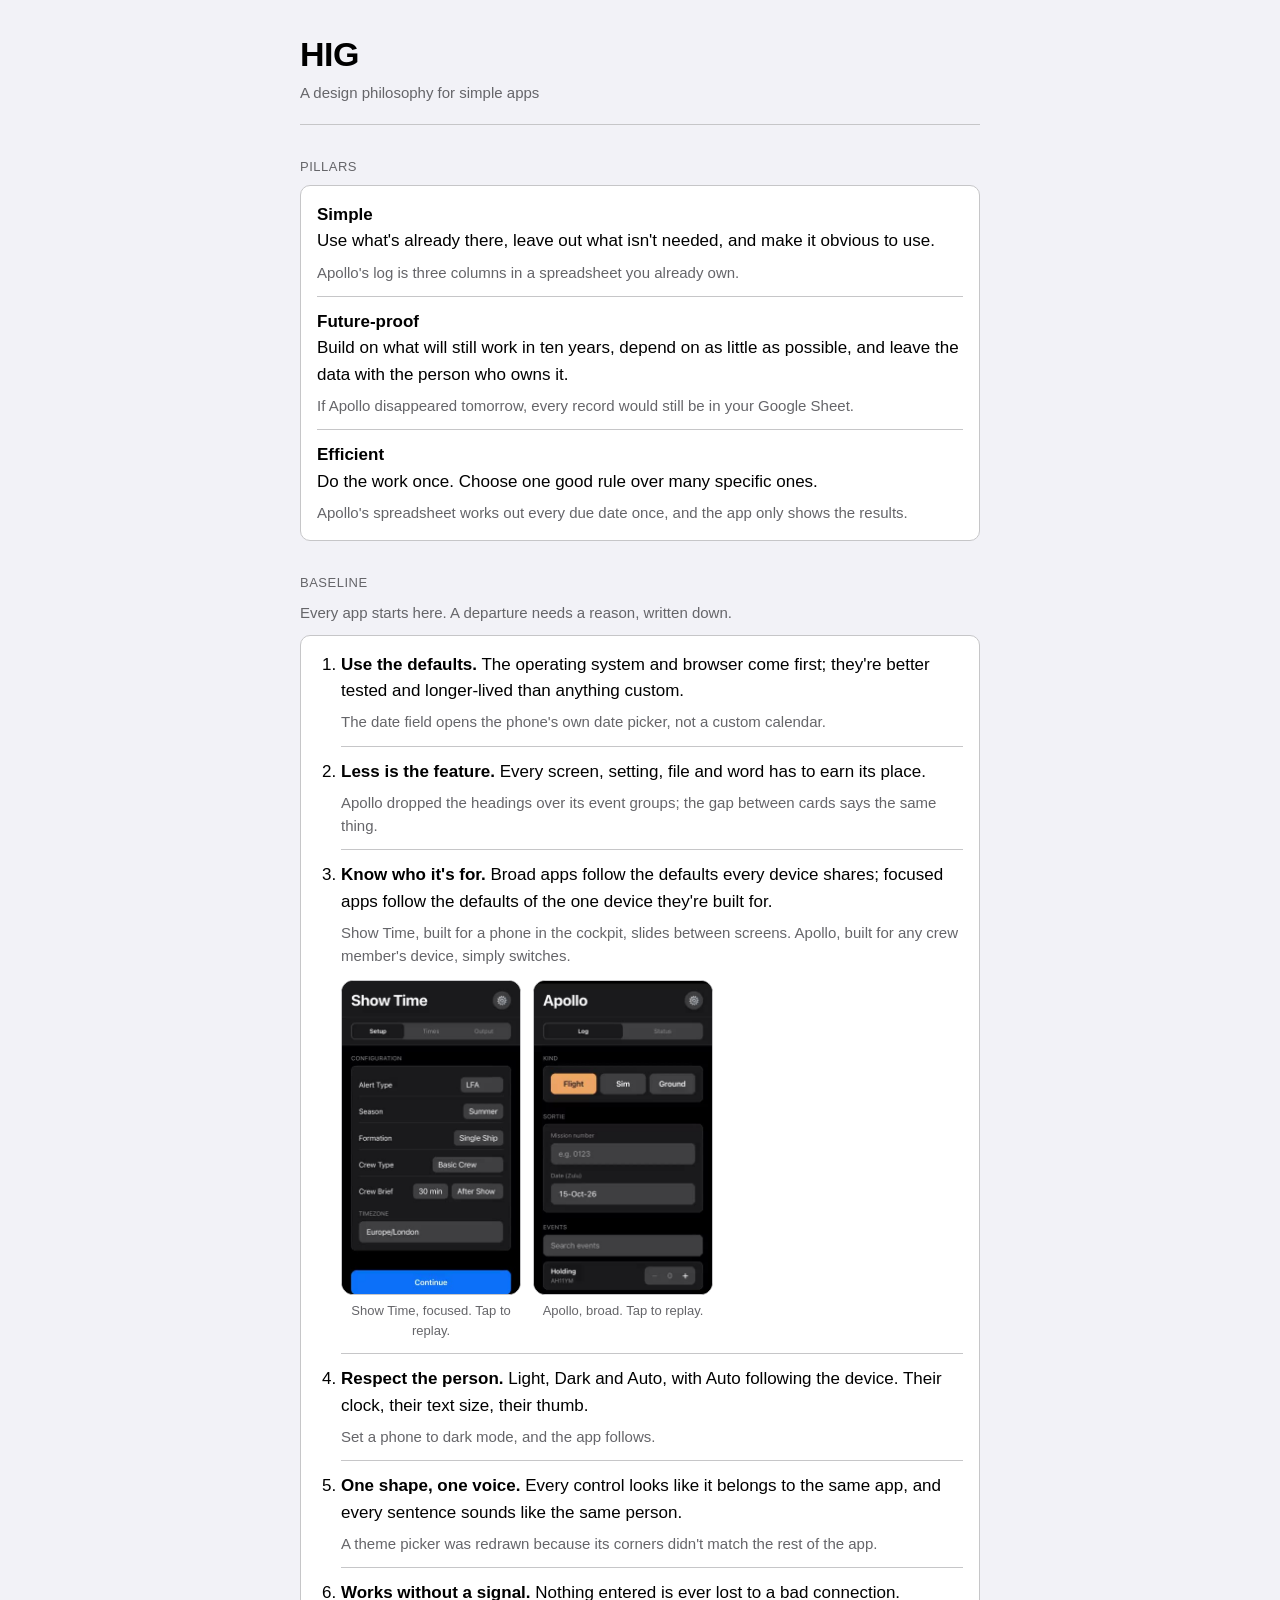
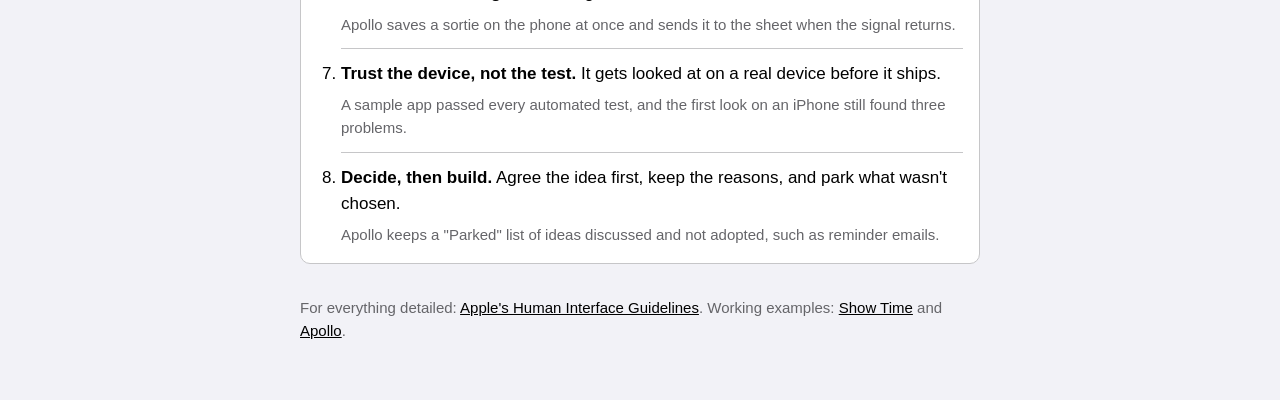
==== commit 7acc6c30: "Play each clip once and let a tap replay or pause it The clips looped forever with no way to stop th" ====
--- a/index.html
+++ b/index.html
@@ -44,12 +44,12 @@
       <p class="ex">Show Time, built for a phone in the cockpit, slides between screens. Apollo, built for any crew member's device, simply switches.</p>
       <div class="pair">
         <figure>
-          <video src="media/showtime.mp4" poster="media/showtime.jpg" autoplay muted loop playsinline width="180" height="317" aria-label="Show Time sliding from Setup to Times to Output"></video>
-          <figcaption>Show Time, focused</figcaption>
+          <video src="media/showtime.mp4" poster="media/showtime.jpg" autoplay muted playsinline width="180" height="317" aria-label="Show Time sliding from Setup to Times to Output"></video>
+          <figcaption>Show Time, focused. Tap to replay.</figcaption>
         </figure>
         <figure>
-          <video src="media/apollo.mp4" poster="media/apollo.jpg" autoplay muted loop playsinline width="180" height="317" aria-label="Apollo switching from Log to Status and back"></video>
-          <figcaption>Apollo, broad</figcaption>
+          <video src="media/apollo.mp4" poster="media/apollo.jpg" autoplay muted playsinline width="180" height="317" aria-label="Apollo switching from Log to Status and back"></video>
+          <figcaption>Apollo, broad. Tap to replay.</figcaption>
         </figure>
       </div></li>
     <li><b>Respect the person.</b> Light, Dark and Auto, with Auto following the device. Their clock, their text size, their thumb.
@@ -71,10 +71,15 @@
 
 </main>
 <script>
-  // Respect the person: with reduced motion on, the clips wait to be played.
-  if (window.matchMedia && matchMedia('(prefers-reduced-motion: reduce)').matches) {
-    document.querySelectorAll('video').forEach(function (v) { v.removeAttribute('autoplay'); v.pause(); v.controls = true; });
-  }
+  // Each clip plays once (under five seconds) and a tap replays or pauses it.
+  // With reduced motion on, nothing plays until tapped.
+  var reduce = window.matchMedia && matchMedia('(prefers-reduced-motion: reduce)').matches;
+  document.querySelectorAll('video').forEach(function (v) {
+    if (reduce) { v.removeAttribute('autoplay'); v.pause(); }
+    v.addEventListener('click', function () {
+      if (v.paused) { if (v.ended) v.currentTime = 0; v.play(); } else { v.pause(); }
+    });
+  });
 </script>
 </body>
 </html>
--- a/hig.css
+++ b/hig.css
@@ -26,6 +26,6 @@
 .ex { color: var(--text2); font-size: 15px; margin: 6px 0 0; }
 .pair { display: flex; gap: 12px; margin-top: 12px; }
 .pair figure { margin: 0; flex: 1; max-width: 180px; }
-.pair video { display: block; width: 100%; height: auto; border-radius: 12px; border: 1px solid var(--border); background: #000; }
+.pair video { cursor: pointer; display: block; width: 100%; height: auto; border-radius: 12px; border: 1px solid var(--border); background: #000; }
 .pair figcaption { font-size: 13px; color: var(--text2); margin-top: 6px; text-align: center; }
 footer { margin-top: 32px; color: var(--text2); font-size: 15px; }
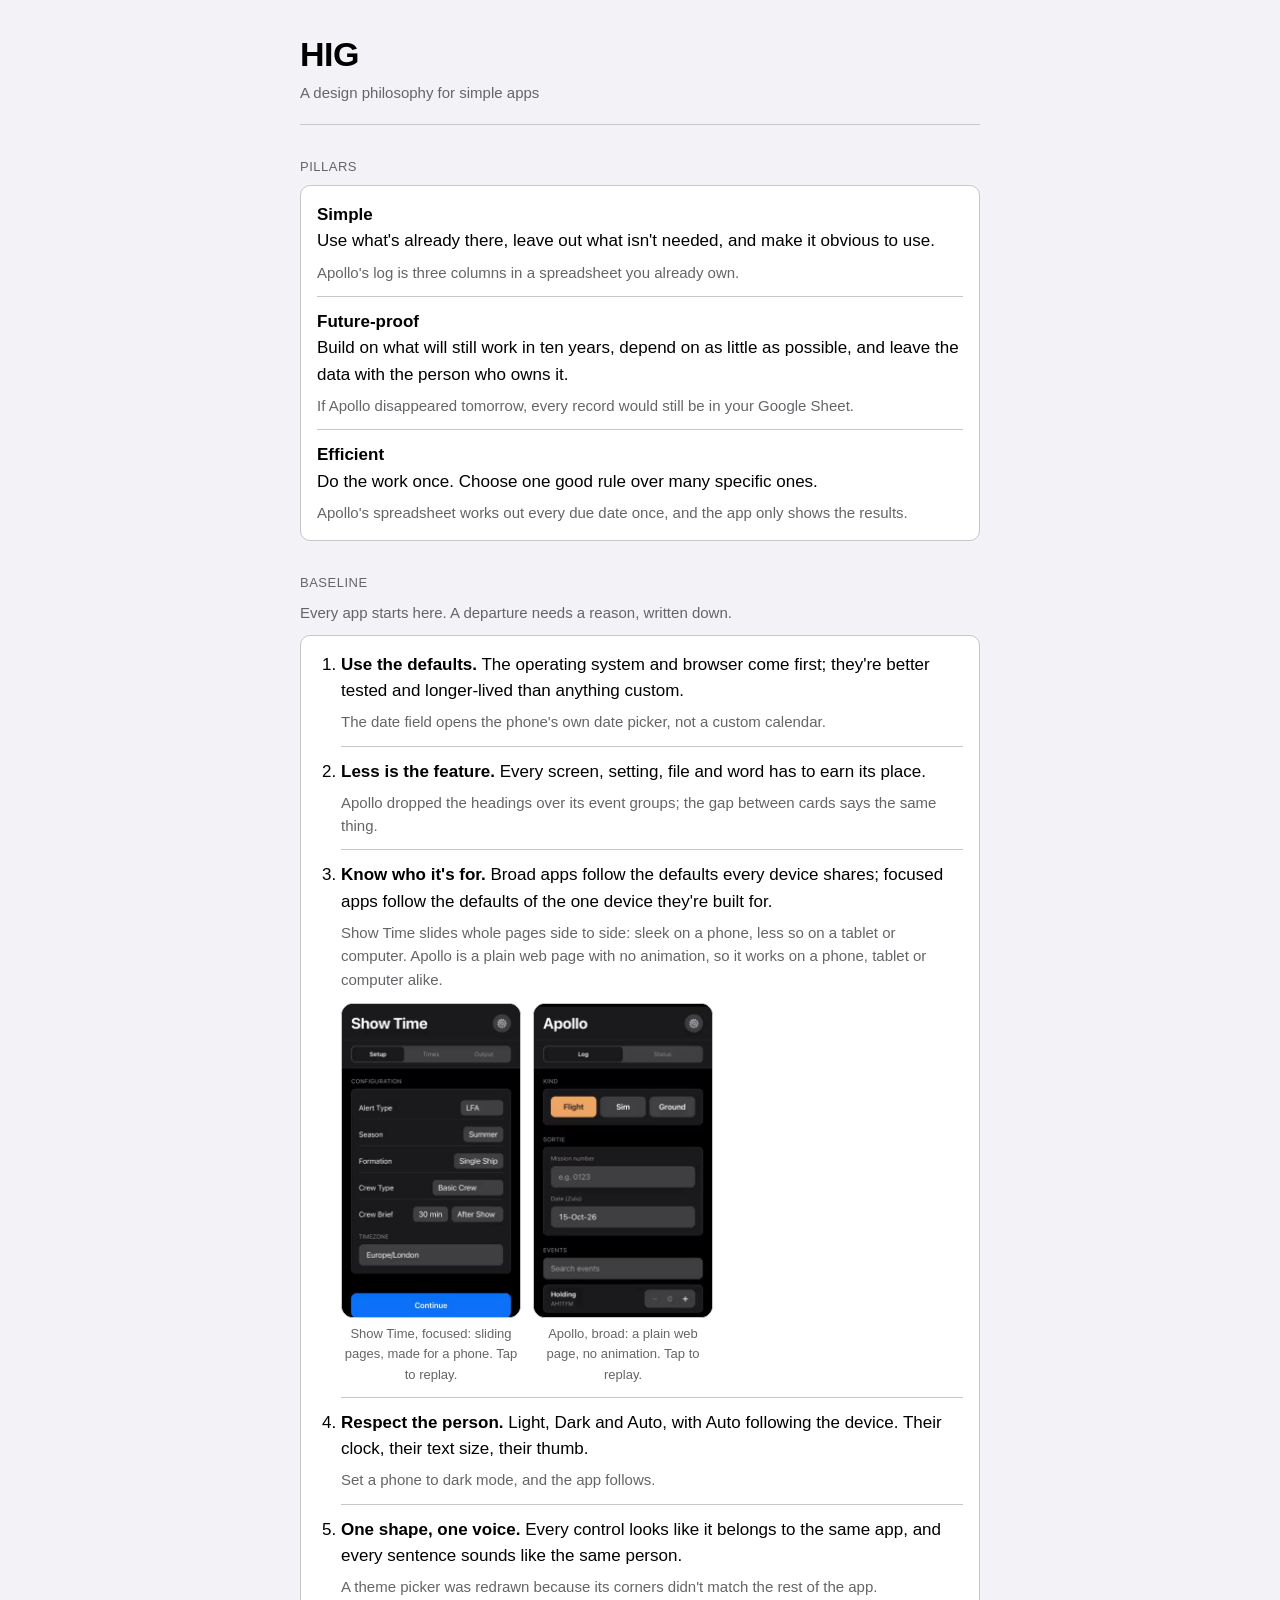
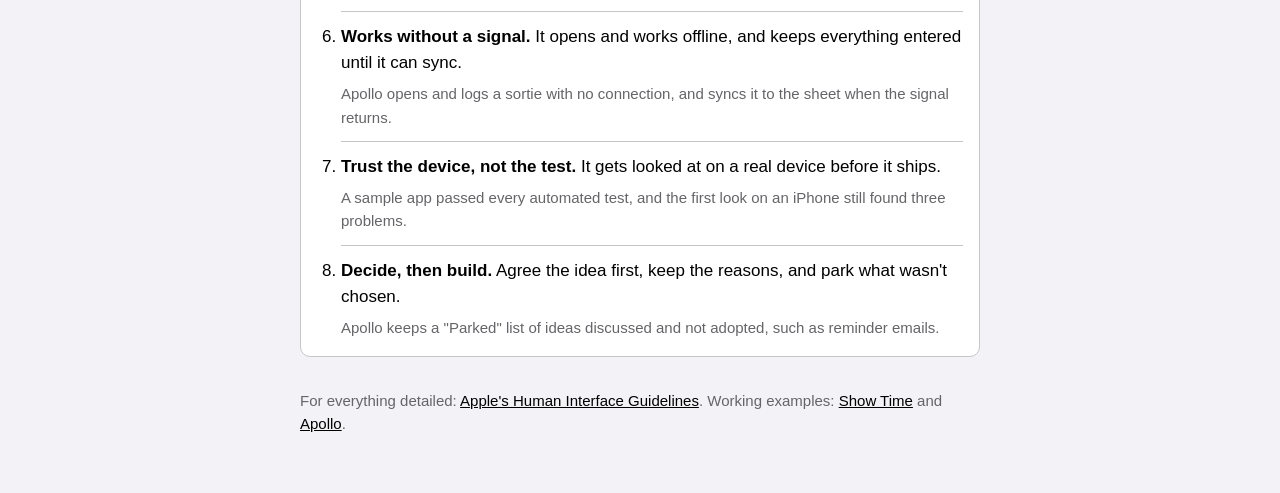
==== commit 8c17a432: "Reword the scope clips and Works without a signal Under "Know who it's for", the example and caption" ====
--- a/index.html
+++ b/index.html
@@ -41,23 +41,23 @@
     <li><b>Less is the feature.</b> Every screen, setting, file and word has to earn its place.
       <p class="ex">Apollo dropped the headings over its event groups; the gap between cards says the same thing.</p></li>
     <li><b>Know who it's for.</b> Broad apps follow the defaults every device shares; focused apps follow the defaults of the one device they're built for.
-      <p class="ex">Show Time, built for a phone in the cockpit, slides between screens. Apollo, built for any crew member's device, simply switches.</p>
+      <p class="ex">Show Time slides whole pages side to side: sleek on a phone, less so on a tablet or computer. Apollo is a plain web page with no animation, so it works on a phone, tablet or computer alike.</p>
       <div class="pair">
         <figure>
           <video src="media/showtime.mp4" poster="media/showtime.jpg" autoplay muted playsinline width="180" height="317" aria-label="Show Time sliding from Setup to Times to Output"></video>
-          <figcaption>Show Time, focused. Tap to replay.</figcaption>
+          <figcaption>Show Time, focused: sliding pages, made for a phone. Tap to replay.</figcaption>
         </figure>
         <figure>
           <video src="media/apollo.mp4" poster="media/apollo.jpg" autoplay muted playsinline width="180" height="317" aria-label="Apollo switching from Log to Status and back"></video>
-          <figcaption>Apollo, broad. Tap to replay.</figcaption>
+          <figcaption>Apollo, broad: a plain web page, no animation. Tap to replay.</figcaption>
         </figure>
       </div></li>
     <li><b>Respect the person.</b> Light, Dark and Auto, with Auto following the device. Their clock, their text size, their thumb.
       <p class="ex">Set a phone to dark mode, and the app follows.</p></li>
     <li><b>One shape, one voice.</b> Every control looks like it belongs to the same app, and every sentence sounds like the same person.
       <p class="ex">A theme picker was redrawn because its corners didn't match the rest of the app.</p></li>
-    <li><b>Works without a signal.</b> Nothing entered is ever lost to a bad connection.
-      <p class="ex">Apollo saves a sortie on the phone at once and sends it to the sheet when the signal returns.</p></li>
+    <li><b>Works without a signal.</b> It opens and works offline, and keeps everything entered until it can sync.
+      <p class="ex">Apollo opens and logs a sortie with no connection, and syncs it to the sheet when the signal returns.</p></li>
     <li><b>Trust the device, not the test.</b> It gets looked at on a real device before it ships.
       <p class="ex">A sample app passed every automated test, and the first look on an iPhone still found three problems.</p></li>
     <li><b>Decide, then build.</b> Agree the idea first, keep the reasons, and park what wasn't chosen.
